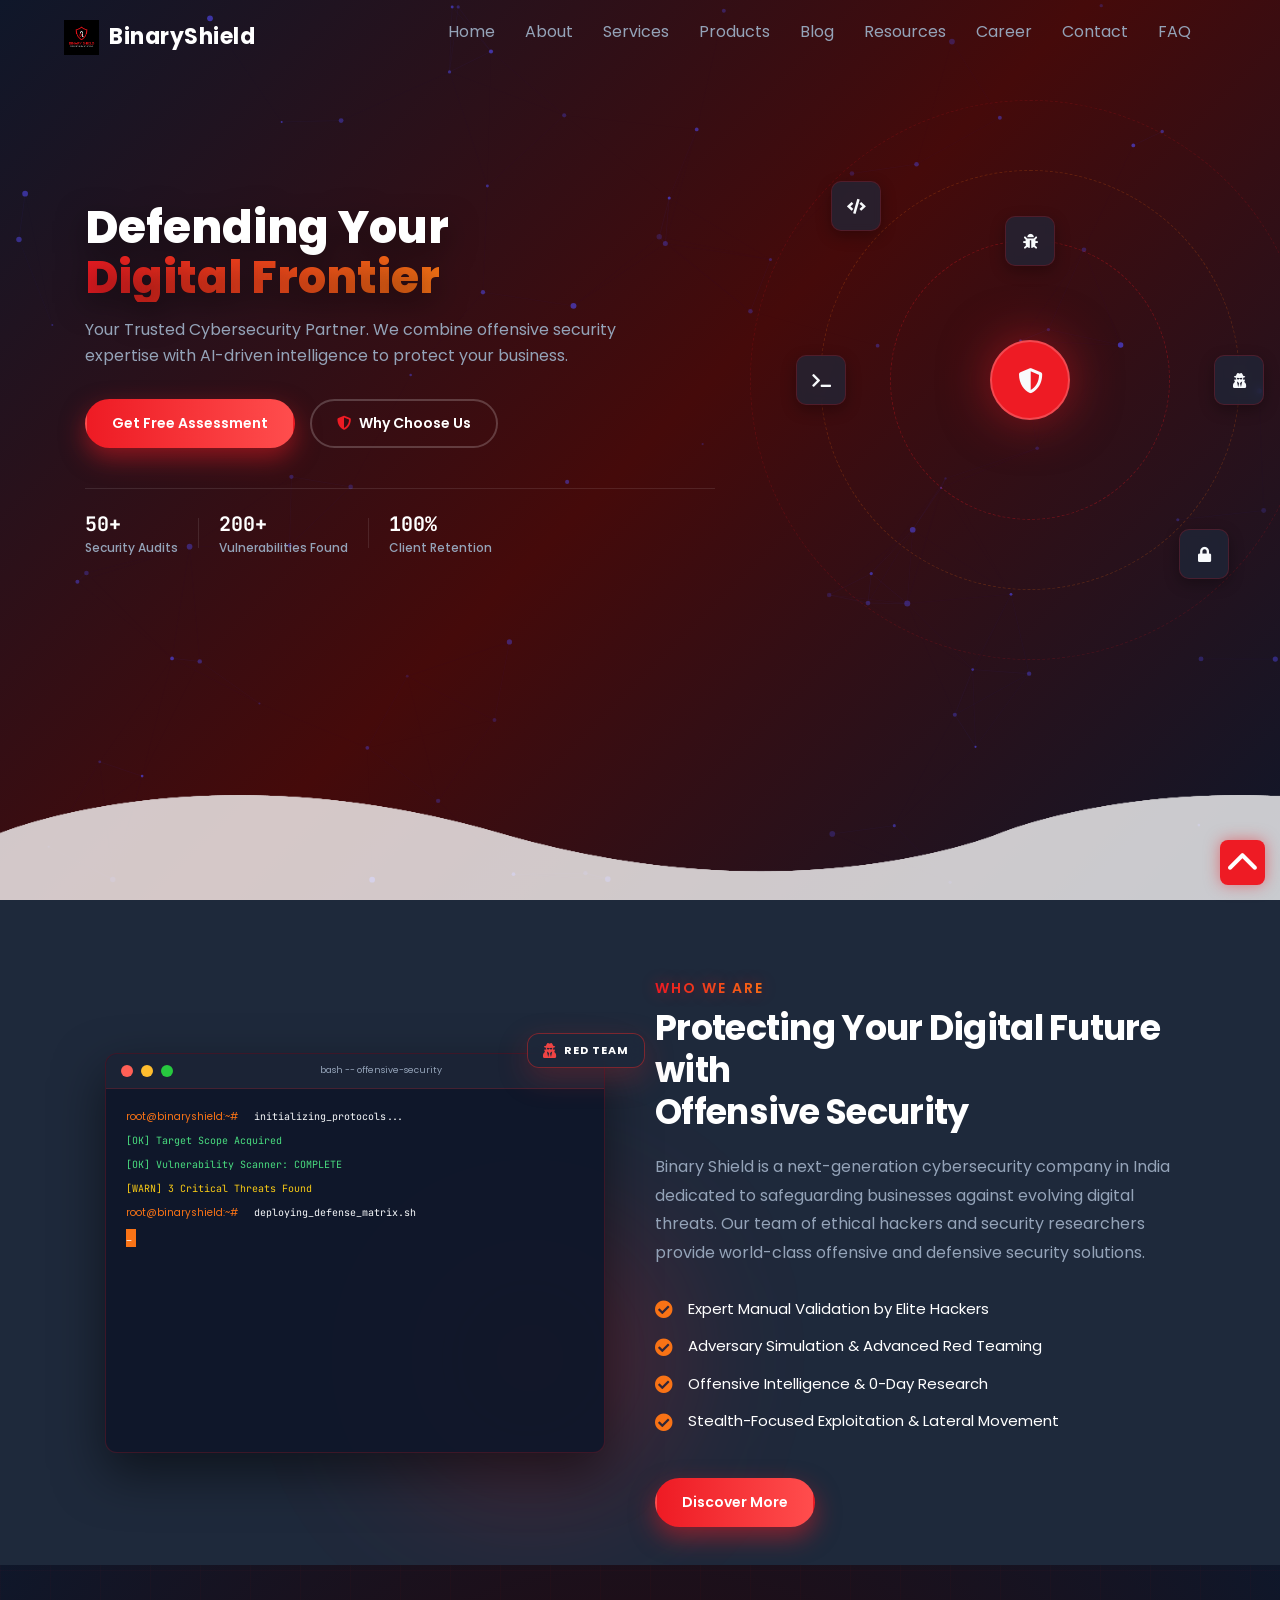
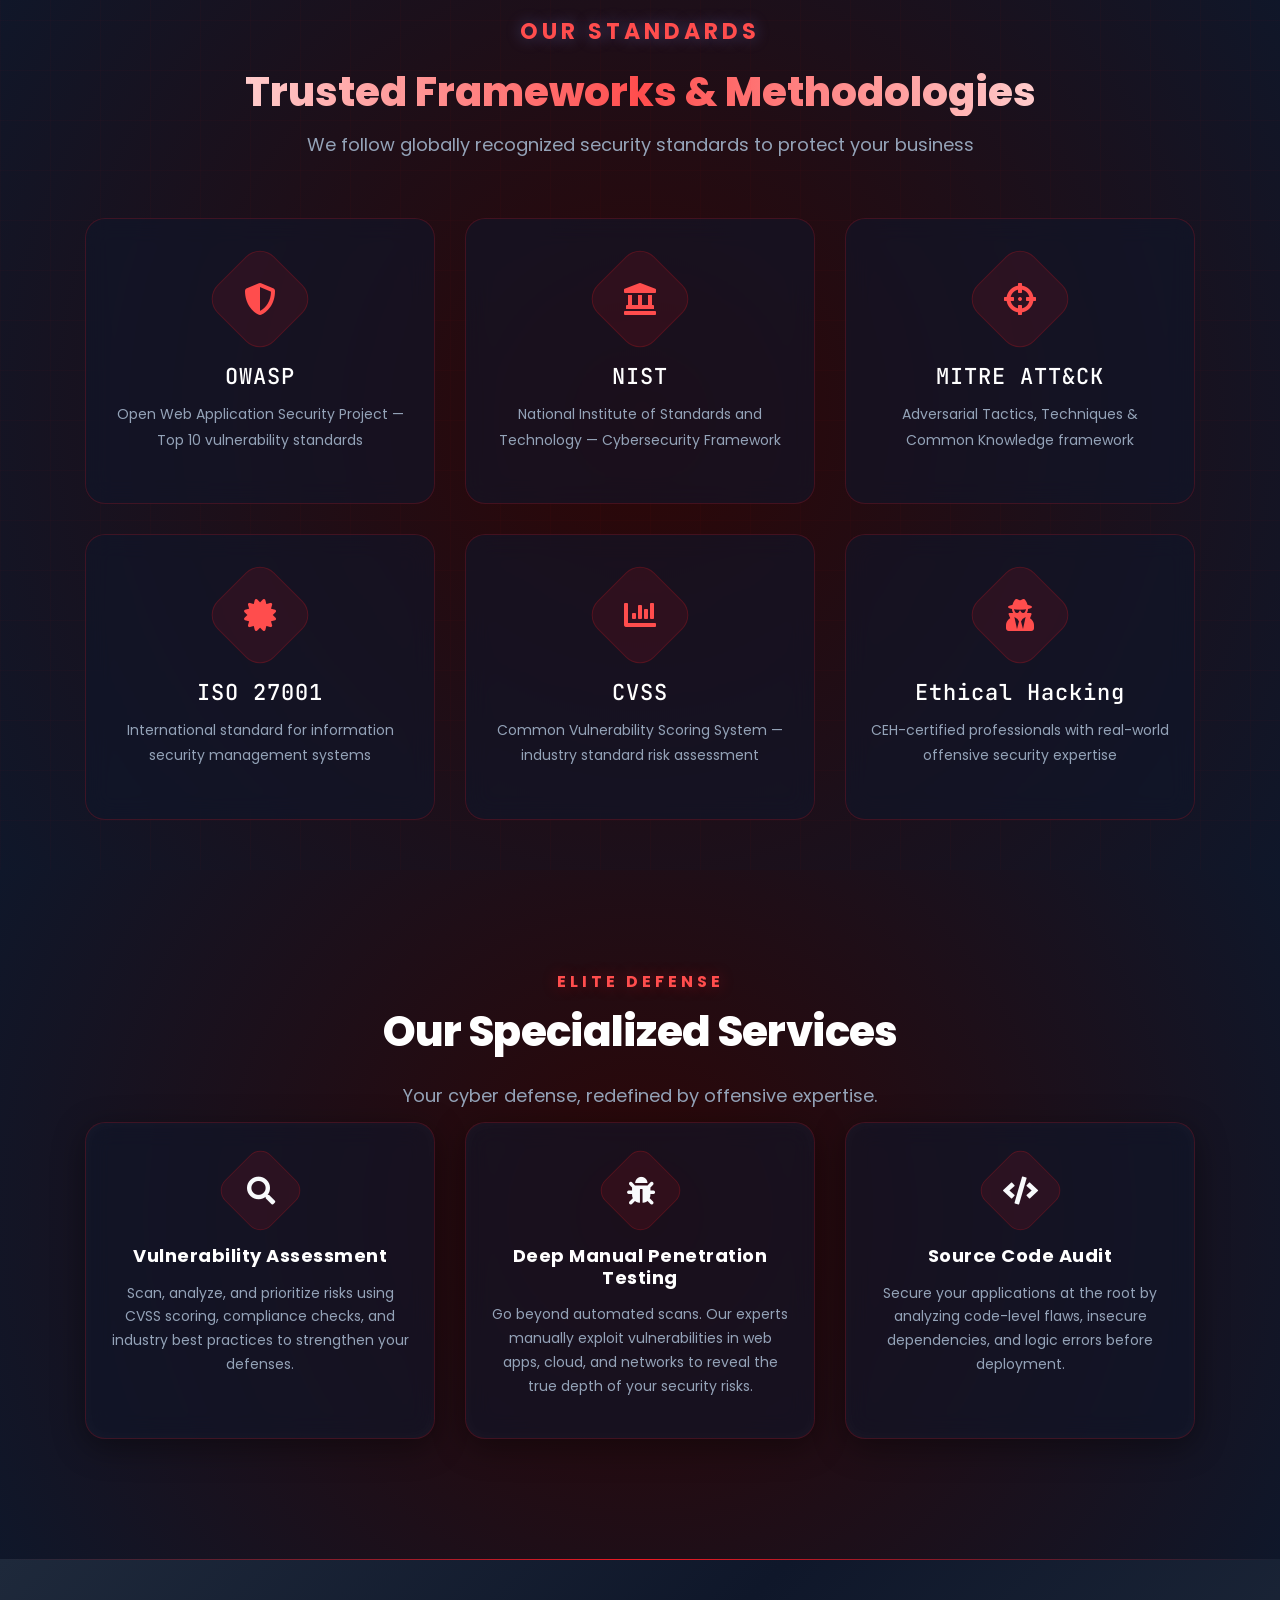
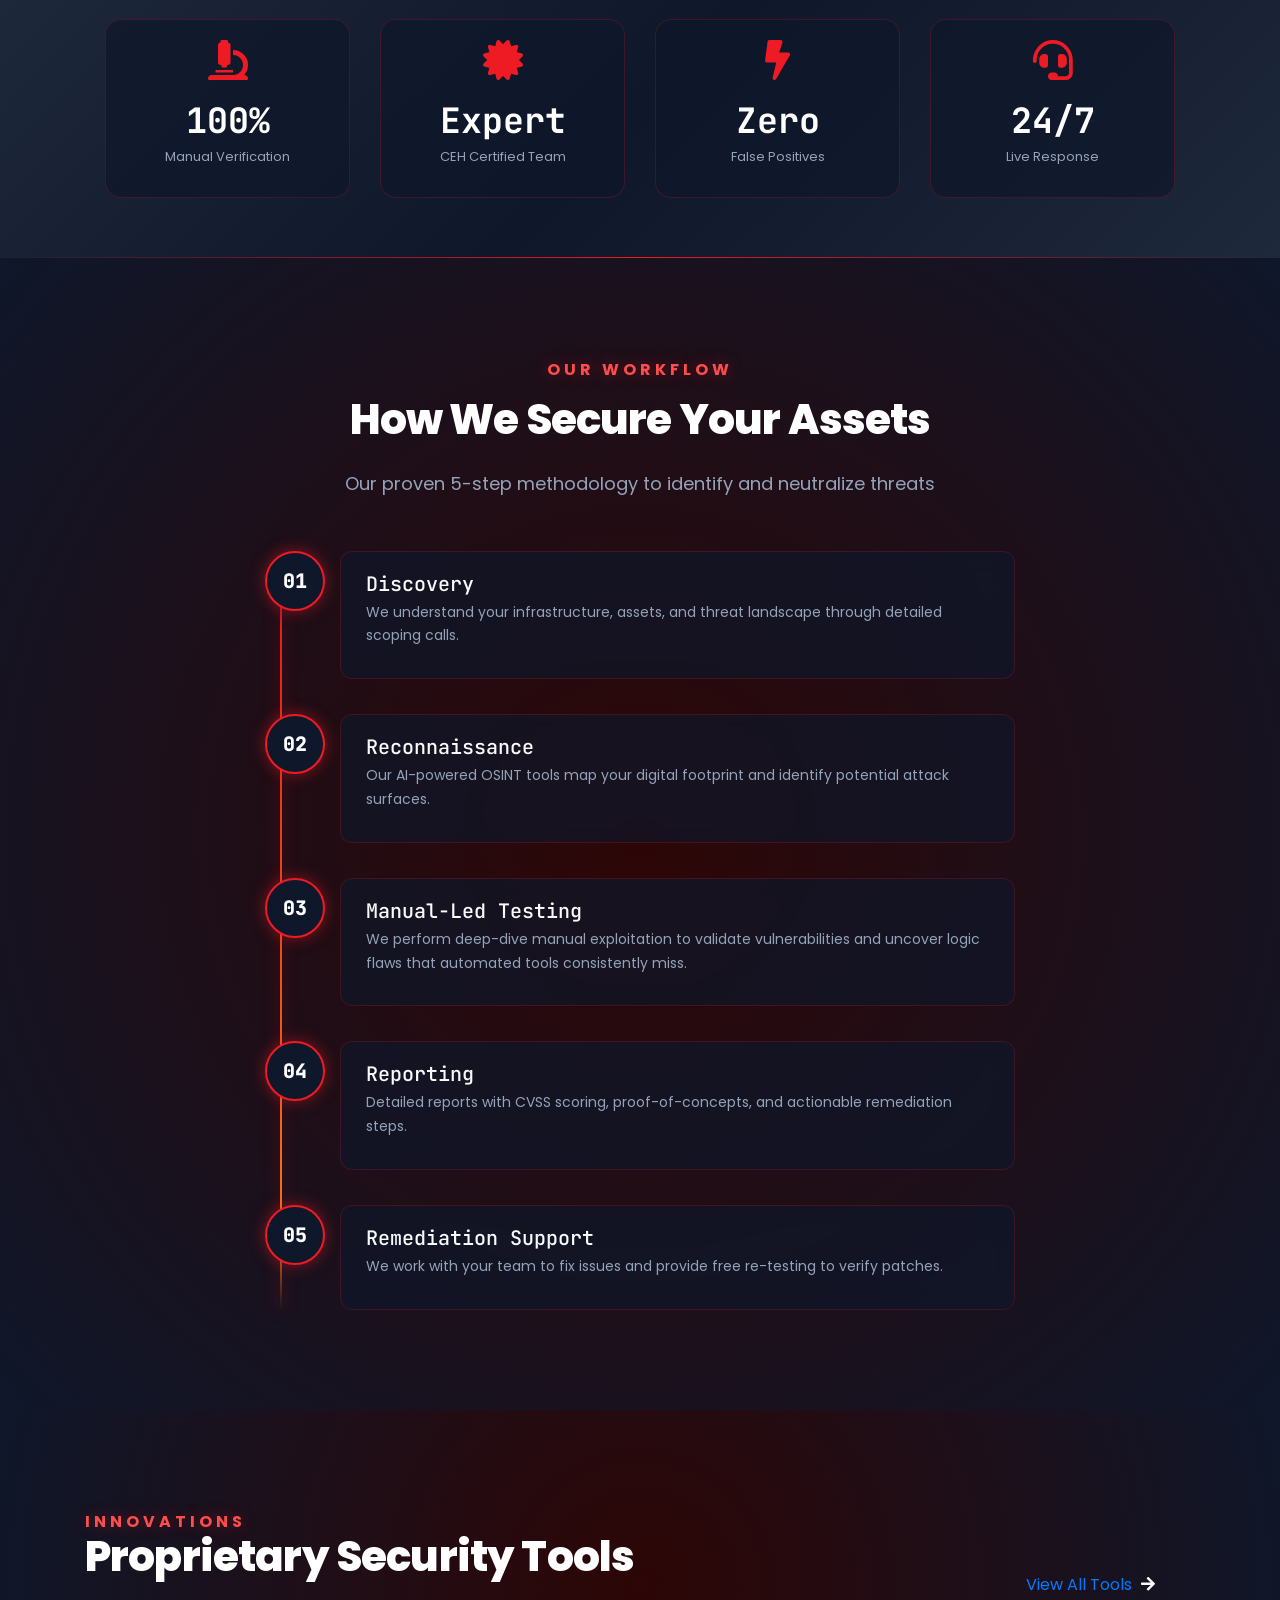
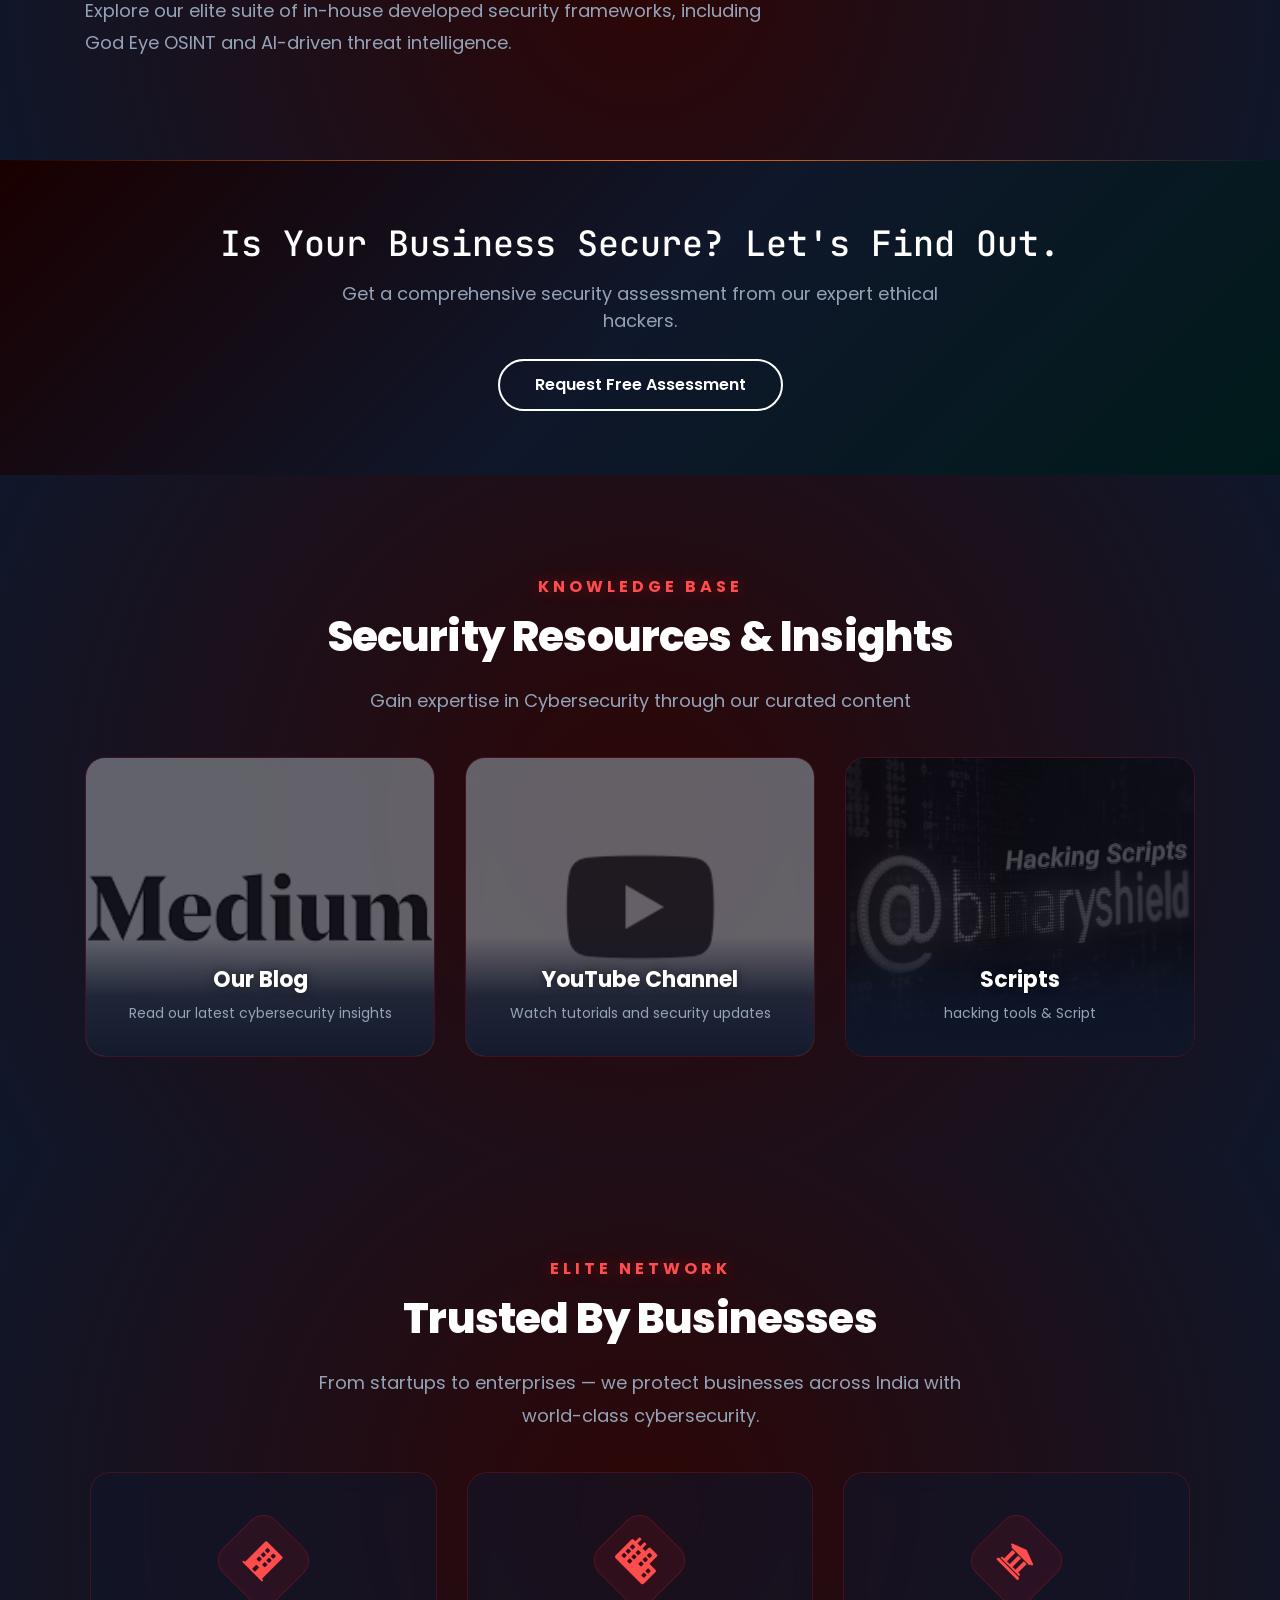
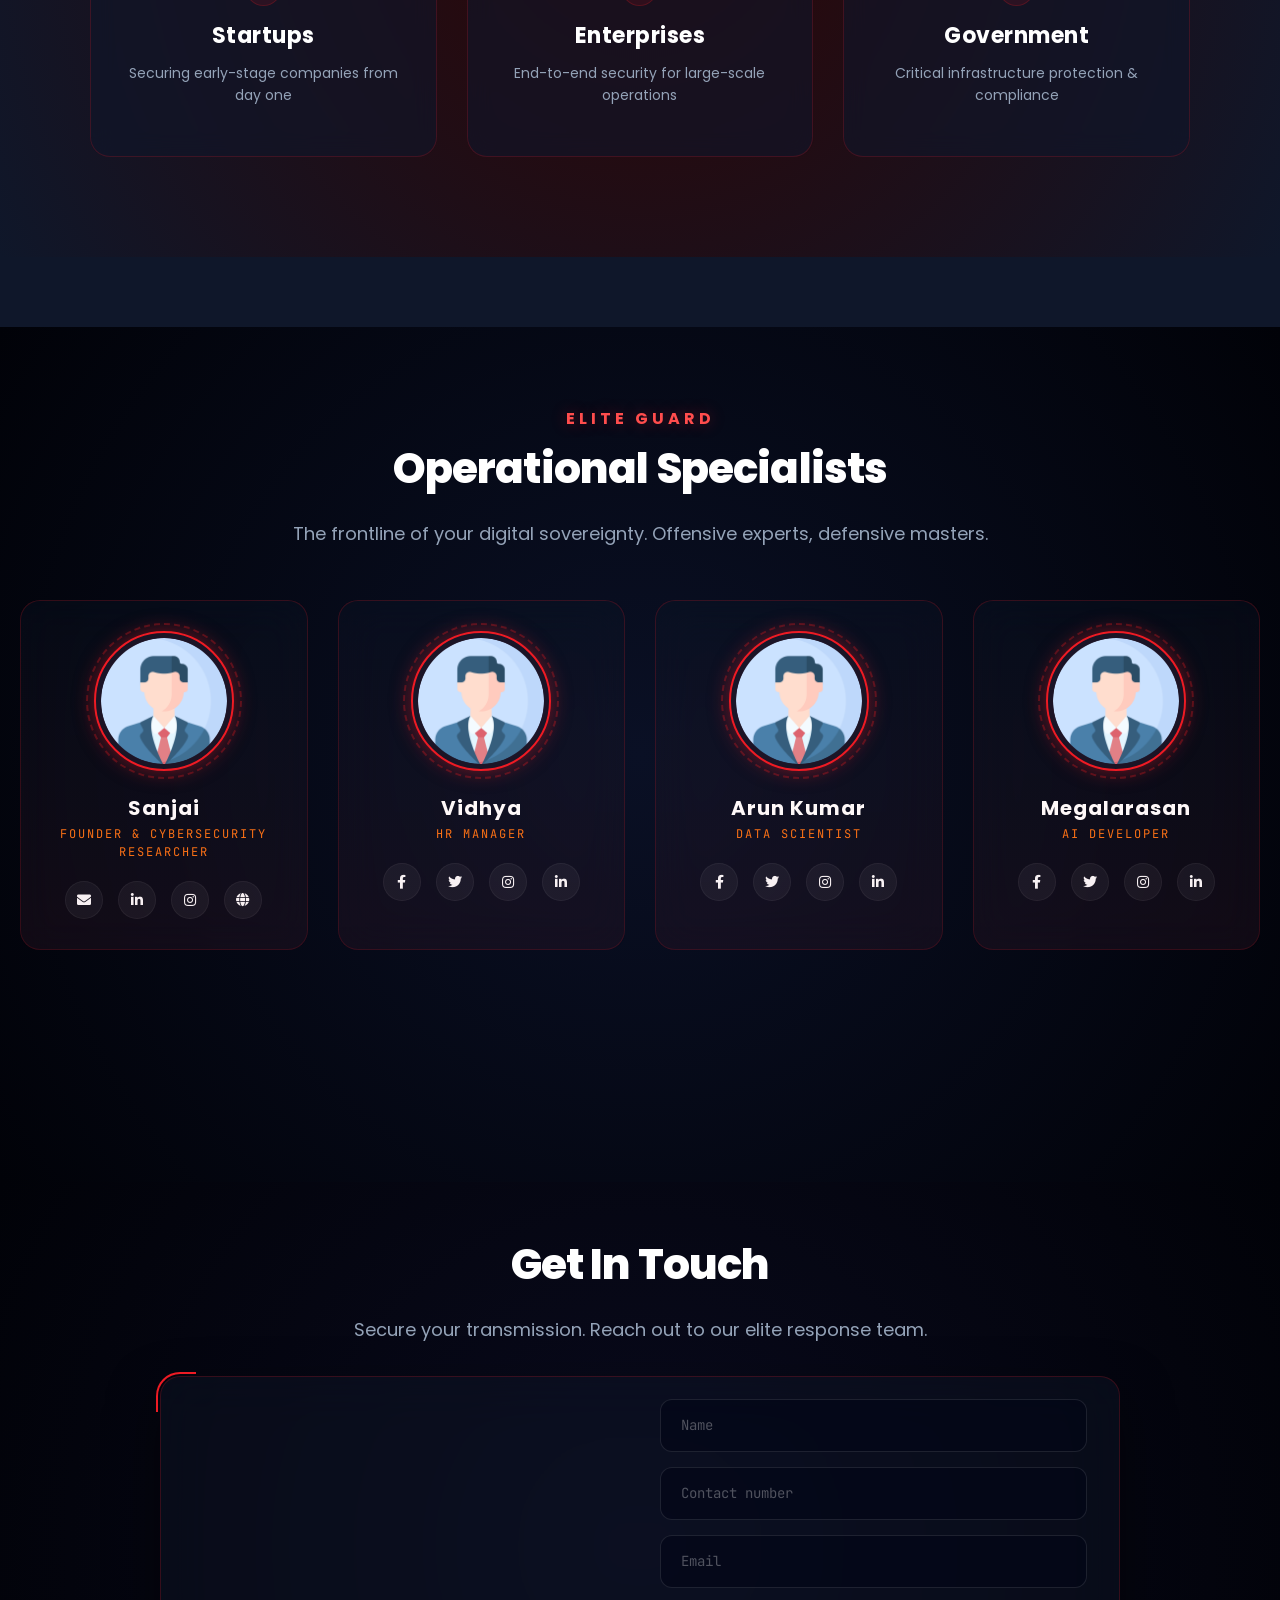
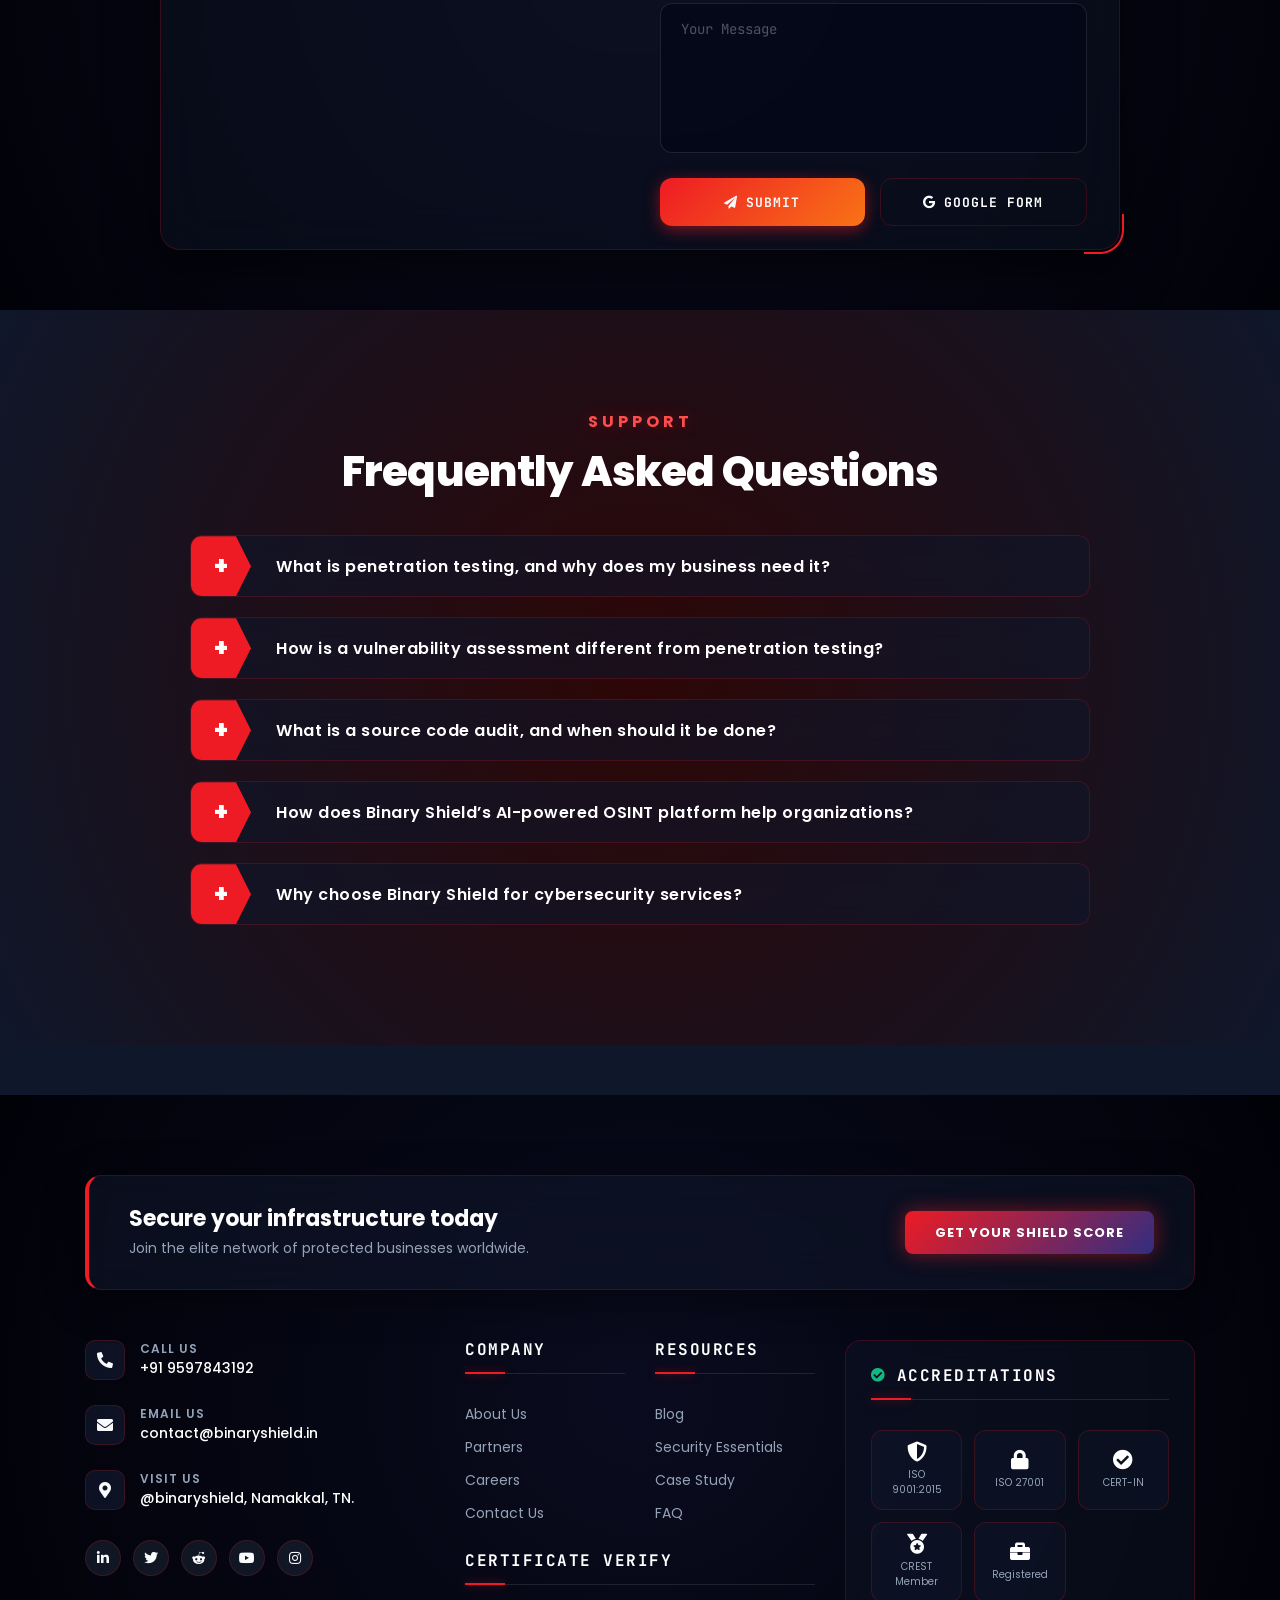
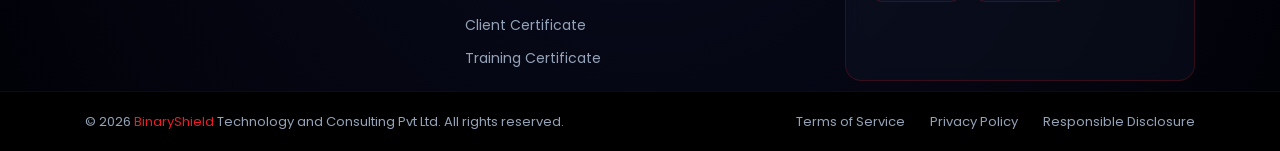
==== index.html @ dfaad402 "chore: initial stable release" ====
<!DOCTYPE html>
<html lang="en">

<head>
    <meta charset="UTF-8">
    <meta http-equiv="X-UA-Compatible" content="IE=edge">
    <meta name="viewport" content="width=device-width, initial-scale=1.0">
    <meta name="description"
        content="BinaryShield — India's leading Cybersecurity company specializing in VAPT Services, Penetration Testing, Vulnerability Assessment, and AI-powered OSINT solutions. Defend your digital frontier with elite security audits.">
    <meta name="keywords"
        content="VAPT services India, penetration testing company, cybersecurity audit, vulnerability assessment, OSINT framework, ethical hacking services, source code audit, network security, BinaryShield, best cybersecurity company India">

    <!-- Open Graph / Facebook -->
    <meta property="og:type" content="website">
    <meta property="og:url" content="https://binaryshield.in/">
    <meta property="og:title" content="VAPT Services & Penetration Testing | BinaryShield Cybersecurity">
    <meta property="og:description"
        content="Elite cybersecurity services including VAPT, Pentesting, and AI-driven threat intelligence. Secure your infrastructure with BinaryShield.">
    <meta property="og:image" content="https://binaryshield.in/images/logo.png">

    <!-- Twitter -->
    <meta property="twitter:card" content="summary_large_image">
    <meta property="twitter:url" content="https://binaryshield.in/">
    <meta property="twitter:title" content="BinaryShield | VAPT & Penetration Testing Experts">
    <meta property="twitter:description"
        content="India's next-gen cybersecurity firm for elite VAPT audits and proprietary security tools.">
    <meta property="twitter:image" content="https://binaryshield.in/images/logo.png">

    <title>VAPT Services & Penetration Testing | BinaryShield Cybersecurity</title>

    <!-- JSON-LD Structured Data -->
    <script type="application/ld+json">
    {
      "@context": "https://schema.org",
      "@type": "Organization",
      "name": "BinaryShield",
      "url": "https://binaryshield.in",
      "logo": "https://binaryshield.in/images/logo.png",
      "contactPoint": {
        "@type": "ContactPoint",
        "telephone": "+91-9597843192",
        "contactType": "customer service",
        "areaServed": "IN",
        "availableLanguage": "en"
      },
      "sameAs": [
        "https://www.youtube.com/@BinaryShield_in",
        "https://www.linkedin.com/company/binaryshield"
      ]
    }
    </script>
    <script type="application/ld+json">
    {
      "@context": "https://schema.org",
      "@type": "Service",
      "serviceType": "VAPT & Penetration Testing",
      "provider": {
        "@type": "Organization",
        "name": "BinaryShield"
      },
      "areaServed": "Global",
      "hasOfferCatalog": {
        "@type": "OfferCatalog",
        "name": "Cybersecurity Services",
        "itemListElement": [
          {
            "@type": "Offer",
            "itemOffered": {
              "@type": "Service",
              "name": "Vulnerability Assessment"
            }
          },
          {
            "@type": "Offer",
            "itemOffered": {
              "@type": "Service",
              "name": "Penetration Testing (Pentest)"
            }
          },
          {
            "@type": "Offer",
            "itemOffered": {
              "@type": "Service",
              "name": "Source Code Audit"
            }
          }
        ]
      }
    }
    </script>
    <!-- Google Fonts -->
    <link rel="preconnect" href="https://fonts.googleapis.com">
    <link rel="preconnect" href="https://fonts.gstatic.com" crossorigin>
    <link rel="dns-prefetch" href="https://cdnjs.cloudflare.com">

    <link
        href="https://fonts.googleapis.com/css2?family=JetBrains+Mono:wght@400;500;700&family=Poppins:wght@300;400;500;600;700;800&display=swap"
        rel="stylesheet">

    <link rel="stylesheet" href="https://cdnjs.cloudflare.com/ajax/libs/font-awesome/5.15.3/css/all.min.css">
    <link rel="icon" href="./images/logo.png">

    <link href="lib/bootstrap/css/bootstrap.min.css" rel="stylesheet">
    <link href="lib/ionicons/css/ionicons.min.css" rel="stylesheet">
    <link href="lib/owlcarousel/assets/owl.carousel.min.css" rel="stylesheet">
    <link href="lib/lightbox/css/lightbox.min.css" rel="stylesheet">
    <!-- Custom CSS loaded LAST to override Bootstrap defaults -->
    <link rel="stylesheet" href="./css/style.css">
</head>

<body>
    <!-- Preloader -->
    <div id="preloader">
        <div class="preloader-inner">
            <img src="./images/logo.png" alt="BinaryShield" class="preloader-logo">
            <div class="preloader-bar">
                <div class="preloader-fill"></div>
            </div>
            <p>Initializing Shield...</p>
        </div>
    </div>

    <header class="header">
        <div class="brand-container">
            <a href="#" class="logo"><img src="./images/logo.png" alt="BinaryShield Logo"></a>
            <h1 class="company-name">BinaryShield</h1>
        </div>
        <div id="menu-btn" class="fas fa-bars"></div>
        <nav id="nav-menu" class="navbar">
            <div id="nav-close" class="nav-close-btn">&times;</div>
            <ul>
                <li><a href="#home">home</a></li>
                <li><a href="#about">about</a></li>
                <li><a href="#service">services</a></li>
                <li><a href="products.html">products</a></li>
                <li><a href="blog.html">blog</a></li>
                <li><a href="#resources">resources</a></li>
                <li><a href="./careers.html">career</a></li>
                <li><a href="#contact">contact</a></li>
                <li><a href="#faq">FAQ</a></li>
            </ul>
        </nav>
    </header>

    <section id="home" class="home">
        <canvas id="cyber-canvas"></canvas>
        <div class="container hero-container">
            <div class="row align-items-center">
                <!-- Left Content -->
                <div class="col-lg-7 hero-text-col">
                    <h1>Defending Your <br><span class="text-gradient">Digital Frontier</span></h1>
                    <p class="hero-sub">Your Trusted Cybersecurity Partner. We combine offensive security expertise with
                        AI-driven intelligence to protect your business.</p>

                    <div class="hero-btns">
                        <a href="#contact" class="hero-cta-btn primary-btn">Get Free Assessment</a>
                        <a href="#about" class="hero-cta-btn secondary-btn"><i class="fas fa-shield-alt"></i> Why Choose
                            Us</a>
                    </div>

                    <div class="hero-trust-row">
                        <div class="trust-item">
                            <span class="trust-number">50+</span>
                            <span class="trust-label">Security Audits</span>
                        </div>
                        <div class="trust-divider"></div>
                        <div class="trust-item">
                            <span class="trust-number">200+</span>
                            <span class="trust-label">Vulnerabilities Found</span>
                        </div>
                        <div class="trust-divider"></div>
                        <div class="trust-item">
                            <span class="trust-number">100%</span>
                            <span class="trust-label">Client Retention</span>
                        </div>
                    </div>
                </div>

                <!-- Right Visual -->
                <div class="col-lg-5 hero-visual-col">
                    <div class="hero-visual-wrapper">
                        <!-- Center Fixed Icon -->
                        <div class="center-icon"><i class="fas fa-shield-alt"></i></div>

                        <!-- Orbit Tracks -->
                        <div class="orbit-track track-1">
                            <div class="orbit-icon icon-bug"><i class="fas fa-bug"></i></div>
                        </div>

                        <div class="orbit-track track-2">
                            <div class="orbit-icon icon-terminal"><i class="fas fa-terminal"></i></div>
                            <div class="orbit-icon icon-spy"><i class="fas fa-user-secret"></i></div>
                        </div>

                        <div class="orbit-track track-3">
                            <div class="orbit-icon icon-lock"><i class="fas fa-lock"></i></div>
                            <div class="orbit-icon icon-code"><i class="fas fa-code"></i></div>
                        </div>
                    </div>
                </div>
            </div>
        </div>
        <div class="wave wave1"></div>
        <div class="wave wave2"></div>
        <div class="wave wave3"></div>
    </section>

    <section id="about" class="about premium-reveal">
        <div class="container">
            <div class="row align-items-center">
                <!-- Left Visual -->
                <div class="col-lg-6 mb-5 mb-lg-0">
                    <div class="about-visual">
                        <div class="visual-card red-team-badge">
                            <i class="fas fa-user-secret"></i>
                            <span>Red Team</span>
                        </div>
                        <div class="visual-card-bg"></div>
                        <!-- Cyber Terminal Graphic -->
                        <div class="cyber-terminal">
                            <div class="terminal-header">
                                <div class="terminal-dots">
                                    <span class="dot red"></span>
                                    <span class="dot yellow"></span>
                                    <span class="dot green"></span>
                                </div>
                                <div class="terminal-title">bash -- offensive-security</div>
                            </div>
                            <div class="terminal-body">
                                <p><span class="prompt">root@binaryshield:~#</span> initializing_protocols...</p>
                                <p class="success">[OK] Target Scope Acquired</p>
                                <p class="success">[OK] Vulnerability Scanner: COMPLETE</p>
                                <p class="warning">[WARN] 3 Critical Threats Found</p>
                                <p><span class="prompt">root@binaryshield:~#</span> deploying_defense_matrix.sh</p>
                                <p class="typing">_</p>
                            </div>
                        </div>
                    </div>
                </div>

                <!-- Right Content -->
                <div class="col-lg-6">
                    <h5 class="section-sub-heading text-gradient">Who We Are</h5>
                    <h2 class="section-heading">Protecting Your Digital Future with <br> Offensive Security</h2>
                    <p class="about-text">
                        Binary Shield is a next-generation cybersecurity company in India dedicated to safeguarding
                        businesses against evolving digital threats. Our team of ethical hackers and security
                        researchers
                        provide world-class offensive and defensive security solutions.
                    </p>

                    <ul class="about-list">
                        <li><i class="fas fa-check-circle"></i> Expert Manual Validation by Elite Hackers</li>
                        <li><i class="fas fa-check-circle"></i> Adversary Simulation & Advanced Red Teaming</li>
                        <li><i class="fas fa-check-circle"></i> Offensive Intelligence & 0-Day Research</li>
                        <li><i class="fas fa-check-circle"></i> Stealth-Focused Exploitation & Lateral Movement</li>
                    </ul>

                    <a href="./html_page/about_readmore.html" class="hero-cta-btn primary-btn mt-4">Discover More</a>
                </div>
            </div>
        </div>
    </section>

    <!-- TRUST INDICATORS -->
    <section class="trust-section">
        <div class="tech-bg"></div>
        <div class="container">
            <span class="section-sub-heading text-center d-block">Our Standards</span>
            <h2 class="trust-title">Trusted Frameworks & Methodologies</h2>
            <p class="trust-subtitle">We follow globally recognized security standards to protect your business</p>
            <div class="trust-grid">
                <div class="trust-card">
                    <div class="trust-icon">
                        <i class="fas fa-shield-alt"></i>
                    </div>
                    <h4>OWASP</h4>
                    <p>Open Web Application Security Project — Top 10 vulnerability standards</p>
                </div>
                <div class="trust-card">
                    <div class="trust-icon">
                        <i class="fas fa-landmark"></i>
                    </div>
                    <h4>NIST</h4>
                    <p>National Institute of Standards and Technology — Cybersecurity Framework</p>
                </div>
                <div class="trust-card">
                    <div class="trust-icon">
                        <i class="fas fa-crosshairs"></i>
                    </div>
                    <h4>MITRE ATT&CK</h4>
                    <p>Adversarial Tactics, Techniques & Common Knowledge framework</p>
                </div>
                <div class="trust-card">
                    <div class="trust-icon">
                        <i class="fas fa-certificate"></i>
                    </div>
                    <h4>ISO 27001</h4>
                    <p>International standard for information security management systems</p>
                </div>
                <div class="trust-card">
                    <div class="trust-icon">
                        <i class="fas fa-chart-bar"></i>
                    </div>
                    <h4>CVSS</h4>
                    <p>Common Vulnerability Scoring System — industry standard risk assessment</p>
                </div>
                <div class="trust-card">
                    <div class="trust-icon">
                        <i class="fas fa-user-secret"></i>
                    </div>
                    <h4>Ethical Hacking</h4>
                    <p>CEH-certified professionals with real-world offensive security expertise</p>
                </div>
            </div>
        </div>
    </section>


    <section class="services-section premium-reveal" id="service">
        <div class="tech-bg"></div>
        <div class="container">
            <div class="row">
                <div class="col-12 text-center mb-5">
                    <span class="section-sub-heading d-block">Elite Defense</span>
                    <h2 class="section-heading">Our Specialized Services</h2>
                    <p class="section-desc">Your cyber defense, redefined by offensive expertise.</p>
                </div>
                <div class="col-lg-4 col-sm-6">
                    <div class="item"> <span class="icon feature_box_col_one"><i class="fa fa-search"></i></span>
                        <h6>Vulnerability Assessment </h6>
                        <p>Scan, analyze, and prioritize risks using CVSS scoring,
                            compliance checks, and industry best practices to strengthen your defenses.</p>
                    </div>
                </div>
                <div class="col-lg-4 col-sm-6">
                    <div class="item"> <span class="icon feature_box_col_two"><i class="fa fa-bug"></i></span>
                        <h6>Deep Manual Penetration Testing</h6>
                        <p>Go beyond automated scans. Our experts manually exploit vulnerabilities in web apps, cloud,
                            and networks to reveal the true depth of your security risks.</p>
                    </div>
                </div>
                <div class="col-lg-4 col-sm-6">
                    <div class="item"> <span class="icon feature_box_col_three"><i class="fa fa-code"></i></span>
                        <h6>Source Code Audit</h6>
                        <p>Secure your applications at the root by analyzing code-level flaws,
                            insecure dependencies, and logic errors before deployment.</p>
                    </div>
                </div>
            </div>
        </div>
    </section>



    <section class="counters">
        <div class="container">
            <div>
                <i class="fas fa-microscope fa-4x"></i>
                <h2>100%</h2>
                <p>Manual Verification</p>
            </div>
            <div>
                <i class="fas fa-certificate fa-4x"></i>
                <h2>Expert</h2>
                <p>CEH Certified Team</p>
            </div>
            <div>
                <i class="fas fa-bolt fa-4x"></i>
                <h2>Zero</h2>
                <p>False Positives</p>
            </div>
            <div>
                <i class="fas fa-headset fa-4x"></i>
                <h2>24/7</h2>
                <p>Live Response</p>
            </div>
        </div>
    </section>

    <!-- HOW WE WORK -->
    <section class="process-section premium-reveal">
        <div class="tech-bg"></div>
        <div class="container">
            <div class="text-center mb-5">
                <span class="section-sub-heading d-block">Our Workflow</span>
                <h2 class="section-heading">How We Secure Your Assets</h2>
                <p class="section-desc">Our proven 5-step methodology to identify and neutralize threats</p>
            </div>
            <div class="process-timeline">
                <div class="process-step">
                    <div class="step-number">01</div>
                    <div class="step-content">
                        <h4>Discovery</h4>
                        <p>We understand your infrastructure, assets, and threat landscape through detailed scoping
                            calls.</p>
                    </div>
                </div>
                <div class="process-step">
                    <div class="step-number">02</div>
                    <div class="step-content">
                        <h4>Reconnaissance</h4>
                        <p>Our AI-powered OSINT tools map your digital footprint and identify potential attack
                            surfaces.
                        </p>
                    </div>
                </div>
                <div class="process-step">
                    <div class="step-number">03</div>
                    <div class="step-content">
                        <h4>Manual-Led Testing</h4>
                        <p>We perform deep-dive manual exploitation to validate vulnerabilities and uncover logic flaws
                            that automated tools consistently miss.</p>
                    </div>
                </div>
                <div class="process-step">
                    <div class="step-number">04</div>
                    <div class="step-content">
                        <h4>Reporting</h4>
                        <p>Detailed reports with CVSS scoring, proof-of-concepts, and actionable remediation steps.
                        </p>
                    </div>
                </div>
                <div class="process-step">
                    <div class="step-number">05</div>
                    <div class="step-content">
                        <h4>Remediation Support</h4>
                        <p>We work with your team to fix issues and provide free re-testing to verify patches.</p>
                    </div>
                </div>
            </div>
        </div>
    </section>


    <section class="products-preview" id="products">
        <div class="tech-bg"></div>
        <div class="container">
            <div class="row align-items-center">
                <div class="col-lg-8">
                    <span class="section-sub-heading">Innovations</span>
                    <h2 class="section-heading">Proprietary Security Tools</h2>
                    <p class="section-desc">Explore our elite suite of in-house developed security frameworks, including
                        God Eye OSINT and AI-driven threat intelligence.</p>
                </div>
                <div class="col-lg-4 text-center text-lg-right mt-4 mt-lg-0">
                    <a href="products.html" class="btn-cta"
                        style="padding: 1.5rem 4rem; font-size: 1.6rem; border-radius: 5rem;">View All Tools <i
                            class="fas fa-arrow-right ml-2"></i></a>
                </div>
            </div>
        </div>
    </section>




    <div class="communicate">
        <h3>Is Your Business Secure? Let's Find Out.</h3>
        <p>Get a comprehensive security assessment from our expert ethical hackers.</p>
        <a href="#contact" class="btn communicate-btn">Request Free Assessment</a>
    </div>



    <!-- RESOURCES SECTION -->

    <section class="resources-section mt-100" id="resources">
        <div class="tech-bg"></div>
        <div class="container">
            <div class="text-center mb-5">
                <span class="section-sub-heading d-block">Knowledge Base</span>
                <h2 class="section-heading">Security Resources & Insights</h2>
                <p class="section-desc">Gain expertise in Cybersecurity through our curated content</p>
            </div>

            <section id="#" class="content-section">

                <div class="resources-grid">
                    <!-- Blog Content Box -->
                    <a href="blog.html" class="resource-card">
                        <img src="images/medium.png" alt="Company Blog">
                        <div class="resource-overlay">
                            <h3>Our Blog</h3>
                            <p>Read our latest cybersecurity insights</p>
                        </div>
                    </a>

                    <!-- YouTube Box -->
                    <a href="https://www.youtube.com/@BinaryShield_in" target="_blank" class="resource-card">
                        <img src="images/youtube.png" alt="YouTube Channel">
                        <div class="resource-overlay">
                            <h3>YouTube Channel</h3>
                            <p>Watch tutorials and security updates</p>
                        </div>
                    </a>

                    <!-- script Content Box -->
                    <a href="./tools_page/tools.html" class="resource-card">
                        <img src="images/Scripts.png" alt="hacking Scripts">
                        <div class="resource-overlay">
                            <h3>Scripts</h3>
                            <p>hacking tools & Script</p>
                        </div>
                    </a>
                </div>
            </section>

        </div>
    </section>




    <section class="clients-section mt-100" id="trust-businesses">
        <div class="tech-bg"></div>
        <div class="container">
            <div class="text-center mb-5">
                <span class="section-sub-heading d-block">Elite Network</span>
                <h2 class="section-heading">Trusted By Businesses</h2>
                <p class="section-desc">
                    From startups to enterprises — we protect businesses across India with world-class
                    cybersecurity.
                </p>
            </div>
            <div class="client-stats">
                <div class="client-stat">
                    <i class="fas fa-building"></i>
                    <h3>Startups</h3>
                    <p>Securing early-stage companies from day one</p>
                </div>
                <div class="client-stat">
                    <i class="fas fa-city"></i>
                    <h3>Enterprises</h3>
                    <p>End-to-end security for large-scale operations</p>
                </div>
                <div class="client-stat">
                    <i class="fas fa-university"></i>
                    <h3>Government</h3>
                    <p>Critical infrastructure protection & compliance</p>
                </div>
            </div>
        </div>
    </section>




    <section class="team" id="team">
        <div class="tech-bg"></div>
        <div class="container text-center mb-5">
            <span class="section-sub-heading d-block">Elite Guard</span>
            <h2 class="section-heading">Operational Specialists</h2>
            <p class="section-desc">The frontline of your digital sovereignty. Offensive experts, defensive masters.</p>
        </div>

        <div class="team-grid">
            <!-- Member 1: Sanjai -->
            <div class="team-card">
                <div class="image-wrapper">
                    <img src="./images/profiles.png" alt="Sanjai - Founder & Cybersecurity Researcher" loading="lazy">
                </div>
                <div class="info">
                    <h3>Sanjai</h3>
                    <span>Founder & Cybersecurity Researcher</span>
                    <div class="icons">
                        <a href="mailto:sanjai0070@gmail.com" title="Email"><i class="fas fa-envelope"></i></a>
                        <a href="https://www.linkedin.com/in/sanjaimahalingam/" target="_blank"><i
                                class="fab fa-linkedin-in"></i></a>
                        <a href="https://www.instagram.com/sanjai_oo7/" target="_blank"><i
                                class="fab fa-instagram"></i></a>
                        <a href="https://binaryshield.in" target="_blank"><i class="fas fa-globe"></i></a>
                    </div>
                </div>
            </div>

            <!-- Member 2: Vidhya -->
            <div class="team-card">
                <div class="image-wrapper">
                    <img src="./images/profiles.png" alt="Vidhya - HR" loading="lazy">
                </div>
                <div class="info">
                    <h3>Vidhya</h3>
                    <span>HR Manager</span>
                    <div class="icons">
                        <a href="#"><i class="fab fa-facebook-f"></i></a>
                        <a href="#"><i class="fab fa-twitter"></i></a>
                        <a href="#"><i class="fab fa-instagram"></i></a>
                        <a href="#"><i class="fab fa-linkedin-in"></i></a>
                    </div>
                </div>
            </div>

            <!-- Member 3: Arun Kumar -->
            <div class="team-card">
                <div class="image-wrapper">
                    <img src="./images/profiles.png" alt="Arun Kumar - Data Scientist" loading="lazy">
                </div>
                <div class="info">
                    <h3>Arun Kumar</h3>
                    <span>Data Scientist</span>
                    <div class="icons">
                        <a href="#"><i class="fab fa-facebook-f"></i></a>
                        <a href="#"><i class="fab fa-twitter"></i></a>
                        <a href="#"><i class="fab fa-instagram"></i></a>
                        <a href="#"><i class="fab fa-linkedin-in"></i></a>
                    </div>
                </div>
            </div>

            <!-- Member 4: Megalarasan -->
            <div class="team-card">
                <div class="image-wrapper">
                    <img src="./images/profiles.png" alt="Megalarasan - AI Developer" loading="lazy">
                </div>
                <div class="info">
                    <h3>Megalarasan</h3>
                    <span>AI Developer</span>
                    <div class="icons">
                        <a href="#"><i class="fab fa-facebook-f"></i></a>
                        <a href="#"><i class="fab fa-twitter"></i></a>
                        <a href="#"><i class="fab fa-instagram"></i></a>
                        <a href="#"><i class="fab fa-linkedin-in"></i></a>
                    </div>
                </div>
            </div>
        </div>
    </section>




    <section id="contact" class="contact">
        <div class="tech-bg"></div>
        <div class="container text-center mb-5">
            <h2 class="section-heading">Get In Touch</h2>
            <p class="section-desc">Secure your transmission. Reach out to our elite response team.</p>
        </div>
        <div class="contact-in">
            <div class="contact-map">
                <iframe
                    src="https://www.google.com/maps/embed?pb=!1m18!1m12!1m3!1d3915.389141916122!2d78.10582864226387!3d11.084347753920792!2m3!1f0!2f0!3f0!3m2!1i1024!2i768!4f13.1!3m3!1m2!1s0x3baa2d8dc124332f%3A0xba57b3cd62ef780c!2sBinaryShield!5e0!3m2!1sen!2sin!4v1757335629243!5m2!1sen!2sin"
                    width="100%" height="auto" style="border:0;" allowfullscreen="" loading="lazy"></iframe>
            </div>
            <div class="contact-form">
                <form action="./contactme.php" method="POST">
                    <input type="text" name="name" placeholder="Name" class="contact-form-txt" required>
                    <input type="tel" id="phone" name="phone" pattern="[0-9]{10}" required placeholder="Contact number"
                        maxlength="10" class="contact-form-phone">
                    <input type="email" name="email" placeholder="Email" class="contact-form-email" required>
                    <textarea placeholder="Your Message" name="message" class="contact-form-txtarea"
                        required></textarea>
                    <div class="contact-form-btn-wrapper">
                        <button type="submit" name="submit" class="contact-form-btn">
                            <i class="fas fa-paper-plane"></i> Submit
                        </button>
                        <a href="https://docs.google.com/forms/d/e/1FAIpQLSeNJKC19E_jUp0M3wXMK9U_OiMHtYENE5MHydo4s4Gqku4ogw/viewform?usp=header"
                            target="_blank" class="contact-form-btn google-form-btn">
                            <i class="fab fa-google"></i> Google Form
                        </a>
                    </div>
                </form>
            </div>
        </div>
    </section>







    <section class="faq" id="faq">
        <div class="tech-bg"></div>
        <div class="container">
            <div class="text-center mb-5">
                <span class="section-sub-heading d-block">Support</span>
                <h2 class="section-heading">Frequently Asked Questions</h2>
            </div>
            <div class="row">
                <div class="accordion-container">
                    <div class="accordion">
                        <div class="accordion-header" role="button" aria-expanded="false" tabindex="0">
                            <span>+</span>
                            <h3>What is penetration testing, and why does my business need it?</h3>
                        </div>
                        <div class="accordion-body">
                            <p>Penetration testing (pen testing) is a simulated cyberattack performed by
                                security
                                experts to
                                identify and exploit
                                vulnerabilities in your systems, applications, and networks. Businesses need it
                                to
                                uncover
                                security weaknesses before
                                attackers do, ensuring compliance, risk reduction, and better protection of
                                sensitive
                                data.
                            </p>
                        </div>
                    </div>
                    <div class="accordion">
                        <div class="accordion-header" role="button" aria-expanded="false" tabindex="0">
                            <span>+</span>
                            <h3>How is a vulnerability assessment different from penetration testing?</h3>
                        </div>
                        <div class="accordion-body">
                            <p>A vulnerability assessment focuses on scanning and identifying potential risks,
                                while
                                penetration
                                testing goes further by actively exploiting vulnerabilities to assess their
                                real-world
                                impact.
                                Both are essential for a strong cybersecurity strategy.</p>
                        </div>
                    </div>
                    <div class="accordion">
                        <div class="accordion-header" role="button" aria-expanded="false" tabindex="0">
                            <span>+</span>
                            <h3>What is a source code audit, and when should it be done?</h3>
                        </div>
                        <div class="accordion-body">
                            <p>A source code audit is a deep security review of application code to detect flaws
                                like
                                SQL
                                injection, XSS,
                                hardcoded credentials, and insecure logic. It should be done before launching
                                applications,
                                during major updates,
                                or when integrating third-party libraries.</p>
                        </div>
                    </div>
                    <div class="accordion">
                        <div class="accordion-header" role="button" aria-expanded="false" tabindex="0">
                            <span>+</span>
                            <h3>How does Binary Shield’s AI-powered OSINT platform help organizations?</h3>
                        </div>
                        <div class="accordion-body">
                            <p>Our AI-OSINT platform automates reconnaissance, threat hunting, and dark web
                                intelligence
                                gathering.
                                It helps businesses detect leaked data, malicious activity, and potential
                                threats
                                early—saving time,
                                reducing manual effort, and strengthening proactive defense.</p>
                        </div>
                    </div>
                    <div class="accordion">
                        <div class="accordion-header" role="button" aria-expanded="false" tabindex="0">
                            <span>+</span>
                            <h3>Why choose Binary Shield for cybersecurity services?</h3>
                        </div>
                        <div class="accordion-body">
                            <p>Binary Shield combines expert ethical hackers, AI-driven intelligence, and global
                                best
                                practices
                                (OWASP, NIST, MITRE ATT&CK) to deliver comprehensive cybersecurity solutions. We
                                provide
                                tailored strategies,
                                compliance-ready services, and proactive monitoring to secure businesses of all
                                sizes..
                            </p>
                        </div>
                    </div>
                </div>
            </div>
        </div>
    </section>

    <div class="footer">
        <div class="footer-top">
            <div class="container">
                <!-- Top CTA Banner -->
                <div class="footer-cta-box">
                    <div class="footer-cta-content">
                        <h3>Secure your infrastructure today</h3>
                        <p>Join the elite network of protected businesses worldwide.</p>
                    </div>
                    <a href="#contact" class="btn-cta">Get Your Shield Score</a>
                </div>

                <div class="row">
                    <!-- Column 1: Contact -->
                    <div class="col-lg-4 col-md-6">
                        <div class="footer-contact-module">
                            <div class="footer-contact-item">
                                <div class="icon-box"><i class="fas fa-phone-alt"></i></div>
                                <div class="text-box">
                                    <span>Call Us</span>
                                    <p>+91 9597843192</p>
                                </div>
                            </div>
                            <div class="footer-contact-item">
                                <div class="icon-box"><i class="fas fa-envelope"></i></div>
                                <div class="text-box">
                                    <span>Email Us</span>
                                    <p>contact@binaryshield.in</p>
                                </div>
                            </div>
                            <div class="footer-contact-item">
                                <div class="icon-box"><i class="fas fa-map-marker-alt"></i></div>
                                <div class="text-box">
                                    <span>Visit Us</span>
                                    <p>@binaryshield, Namakkal, TN.</p>
                                </div>
                            </div>
                        </div>
                        <div class="social-links-footer">
                            <a href="#"><i class="fab fa-linkedin-in"></i></a>
                            <a href="#"><i class="fab fa-twitter"></i></a>
                            <a href="#"><i class="fab fa-reddit-alien"></i></a>
                            <a href="#"><i class="fab fa-youtube"></i></a>
                            <a href="#"><i class="fab fa-instagram"></i></a>
                        </div>
                    </div>

                    <!-- Column 2: Links -->
                    <div class="col-lg-4 col-md-6">
                        <div class="row">
                            <div class="col-6">
                                <h4>Company</h4>
                                <ul class="footer-links-list">
                                    <li><a href="html_page/about_readmore.html">About Us</a></li>
                                    <li><a href="#">Partners</a></li>
                                    <li><a href="#">Careers</a></li>
                                    <li><a href="#contact">Contact Us</a></li>
                                </ul>
                            </div>
                            <div class="col-6">
                                <h4>Resources</h4>
                                <ul class="footer-links-list">
                                    <li><a href="blog.html">Blog</a></li>
                                    <li><a href="#">Security Essentials</a></li>
                                    <li><a href="#">Case Study</a></li>
                                    <li><a href="#faq">FAQ</a></li>
                                </ul>
                            </div>
                        </div>
                        <div class="mt-4">
                            <h4>Certificate Verify</h4>
                            <ul class="footer-links-list">
                                <li><a href="#">Client Certificate</a></li>
                                <li><a href="#">Training Certificate</a></li>
                            </ul>
                        </div>
                    </div>

                    <!-- Column 3: Accreditations -->
                    <div class="col-lg-4 col-md-12">
                        <div class="footer-accred-box">
                            <h4><i class="fas fa-check-circle status-icon"></i> Accreditations</h4>
                            <div class="accreds-grid">
                                <div class="accred-item">
                                    <i class="fas fa-shield-alt mb-2" style="font-size: 2rem; color: #fff;"></i>
                                    <span>ISO 9001:2015</span>
                                </div>
                                <div class="accred-item">
                                    <i class="fas fa-lock mb-2" style="font-size: 2rem; color: #fff;"></i>
                                    <span>ISO 27001</span>
                                </div>
                                <div class="accred-item">
                                    <i class="fas fa-check-circle mb-2" style="font-size: 2rem; color: #fff;"></i>
                                    <span>CERT-IN</span>
                                </div>
                                <div class="accred-item">
                                    <i class="fas fa-medal mb-2" style="font-size: 2rem; color: #fff;"></i>
                                    <span>CREST Member</span>
                                </div>
                                <div class="accred-item">
                                    <i class="fas fa-briefcase mb-2" style="font-size: 2rem; color: #fff;"></i>
                                    <span>Registered</span>
                                </div>
                            </div>
                        </div>
                    </div>
                </div>
            </div>
        </div>

        <div class="footer-bottom">
            <div class="container">
                <div class="footer-bottom-flex">
                    <div class="copyright-text">
                        &copy; 2026 <span style="color: var(--primary);">BinaryShield</span> Technology and
                        Consulting Pvt Ltd. All rights reserved.
                    </div>
                    <div class="footer-bottom-links">
                        <a href="./html_page/terms.html">Terms of Service</a>
                        <a href="./html_page/policy.html">Privacy Policy</a>
                        <a href="#">Responsible Disclosure</a>
                    </div>
                </div>
            </div>
        </div> <!-- footer-bottom -->
    </div> <!-- footer -->

    <a href="home" class="back-to-top"><i class="ion-ios-arrow-up"></i></a>

    <!-- JavaScript Libraries -->
    <!-- JavaScript Libraries -->
    <script src="lib/jquery/jquery.min.js" defer></script>
    <script src="lib/jquery/jquery-migrate.min.js" defer></script>
    <script src="lib/bootstrap/js/bootstrap.bundle.min.js" defer></script>
    <script src="lib/easing/easing.min.js" defer></script>
    <script src="lib/waypoints/waypoints.min.js" defer></script>
    <script src="lib/counterup/counterup.min.js" defer></script>
    <script src="lib/owlcarousel/owl.carousel.min.js" defer></script>
    <script src="lib/lightbox/js/lightbox.min.js" defer></script>

    <!-- Template Main Javascript File -->
    <script src="js/main.js" defer></script>
</body>

</html>
---- css/style.css ----
/* Fonts are loaded in HTML head for performance */

/* ===== CSS CUSTOM PROPERTIES ===== */
:root {
    --primary: #EE1B24;
    /* Red-600 */
    --primary-glow: rgba(238, 27, 36, 0.5);
    /* Red glow */
    --primary-light: #FF4D4D;
    /* Red-400 */
    --accent: #F97316;
    /* Orange-500 */
    --accent-glow: rgba(249, 115, 22, 0.5);
    /* Orange glow */
    --bg-dark: #0F172A;
    /* Slate-900 (Deep Navy) */
    --bg-dark-2: #1E293B;
    /* Slate-800 */
    --bg-dark-3: #1A1A1A;
    --bg-card: rgba(30, 41, 59, 0.7);
    /* Slate-800 with opacity */
    --text-primary: #F8FAFC;
    /* Slate-50 */
    --text-secondary: #94A3B8;
    /* Slate-400 */
    --text-dark: #1E293B;
    /* Slate-800 */
    --glass-bg: rgba(15, 23, 42, 0.7);
    /* Deep Navy Glass */
    --glass-border: rgba(238, 27, 36, 0.2);
    /* Red border */
    --glass-shadow: 0 12px 40px rgba(0, 0, 0, 0.6);
    --premium-glow: 0 0 20px rgba(238, 27, 36, 0.3), inset 0 0 15px rgba(255, 255, 255, 0.05);
    --text-glow: 0 0 10px rgba(238, 27, 36, 0.2);
}

/* ===== GLOBAL RESET ===== */
* {
    font-family: 'Poppins', sans-serif;
    margin: 0;
    padding: 0;
    box-sizing: border-box;
    transition: all .3s cubic-bezier(0.4, 0, 0.2, 1);
    text-decoration: none;
    color: var(--text-primary);
}

html {
    font-size: 62.5%;
    scroll-behavior: smooth;
}

body {
    overflow-x: hidden;
    background: var(--bg-dark);
}

/* ===== PRELOADER ===== */
#preloader {
    position: fixed;
    top: 0;
    left: 0;
    width: 100%;
    height: 100%;
    background: var(--bg-dark);
    display: flex;
    align-items: center;
    justify-content: center;
    z-index: 99999;
    transition: opacity 0.5s ease, visibility 0.5s ease;
}

#preloader.loaded {
    opacity: 0;
    visibility: hidden;
}

.preloader-inner {
    text-align: center;
}

.preloader-logo {
    width: 8rem;
    height: 8rem;
    animation: pulse-glow 1.5s ease-in-out infinite;
    margin-bottom: 2rem;
}

.preloader-bar {
    width: 20rem;
    height: 3px;
    background: var(--bg-dark-3);
    border-radius: 3px;
    overflow: hidden;
    margin: 1rem auto;
}

.preloader-fill {
    height: 100%;
    width: 0%;
    background: linear-gradient(90deg, var(--primary), var(--accent));
    border-radius: 3px;
    animation: preloader-progress 2s ease-in-out forwards;
}

#preloader p {
    font-size: 1.2rem;
    color: var(--text-secondary);
    font-family: 'JetBrains Mono', monospace;
    letter-spacing: 0.1rem;
    margin-top: 0.5rem;
}

@keyframes preloader-progress {
    0% {
        width: 0%;
    }

    50% {
        width: 60%;
    }

    100% {
        width: 100%;
    }
}

@keyframes pulse-glow {

    0%,
    100% {
        filter: drop-shadow(0 0 10px var(--primary-glow));
        transform: scale(1);
    }

    50% {
        filter: drop-shadow(0 0 25px var(--primary-glow));
        transform: scale(1.05);
    }
}

/* ===== GLOBAL SECTION HEADERS ===== */
.section-sub-heading {
    font-size: 1.6rem;
    font-weight: 700;
    margin-bottom: 1.5rem;
    letter-spacing: 4px;
    text-transform: uppercase;
    color: var(--primary-light);
    text-shadow: 0 0 15px rgba(238, 27, 36, 0.4);
}

.section-heading {
    font-size: 4.2rem;
    font-weight: 800;
    margin-bottom: 2.5rem;
    color: #fff;
    line-height: 1.1;
    font-family: 'Poppins', sans-serif;
    letter-spacing: -0.02em;
}

.section-desc {
    font-size: 1.7rem;
    color: var(--text-secondary);
    max-width: 750px;
    margin: 0 auto;
    line-height: 1.8;
}

/* ===== HEADINGS ===== */
.heading,
.clients .section-header h2,
.section-head h1,
.testimonials .section-header h2,
.section-head-1 h4 {
    margin: 2rem;
    padding-top: 6rem;
    display: inline-block;
    font-size: 3.5rem;
    color: var(--primary);
    position: relative;
    letter-spacing: .2rem;
    text-transform: capitalize;
    font-family: 'JetBrains Mono', monospace;
}

.heading::before,
.heading::after,
.clients .section-header h2::before,
.clients .section-header h2::after,
.section-head h1::before,
.section-head h1::after,
.testimonials .section-header h2::before,
.testimonials .section-header h2::after,
.section-head-1 h4::before,
.section-head-1 h4::after {
    content: '';
    position: absolute;
    height: 2.5rem;
    width: 2.5rem;
    border-top: .3rem solid var(--primary);
    border-left: .3rem solid var(--primary);
}

.faq .heading::before,
.faq .heading::after {
    border-top: .3rem solid var(--primary);
    border-left: .3rem solid var(--primary);
}

.heading::before,
.clients .section-header h2::before,
.section-head h1::before,
.testimonials .section-header h2::before,
.section-head-1 h4::before {
    top: 5.8rem;
    left: -2rem;
}

.heading::after,
.clients .section-header h2::after,
.section-head h1::after,
.testimonials .section-header h2::after,
.section-head-1 h4::after {
    bottom: -.5rem;
    right: -2rem;
    transform: rotate(180deg);
}

.header .navbar ul li a,
.footer .footer-top h4,
.team .heading,
.contact .heading {
    text-transform: capitalize;
}

/* ===== BUTTONS ===== */
.row .btn {
    display: inline-block;
    outline: none;
    border: 2px solid var(--primary);
    border-radius: 5rem;
    background: transparent;
    font-size: 1.5rem;
    cursor: pointer;
    padding: 1rem 3rem;
    color: var(--primary);
    text-align: center;
    line-height: 1.5;
    text-decoration: none;
    font-weight: 500;
    transition: all 0.3s ease;
}

.row .btn:hover {
    background: var(--primary);
    color: #fff;
    box-shadow: 0 0 20px var(--primary-glow);
    letter-spacing: .1rem;
}

.communicate .btn,
.communicate-btn {
    display: inline-block;
    outline: none;
    border: 2px solid #fff;
    border-radius: 5rem;
    background: transparent;
    font-size: 1.6rem;
    font-weight: 600;
    cursor: pointer;
    padding: 1.2rem 3.5rem;
    text-decoration: none;
    color: #fff;
    transition: all 0.3s ease;
}

.communicate .btn:hover,
.communicate-btn:hover {
    background: var(--primary);
    border-color: var(--primary);
    box-shadow: 0 0 25px var(--primary-glow);
    letter-spacing: .15rem;
}

/* ===== HEADER ===== */
.header {
    display: flex;
    align-items: center;
    justify-content: space-between;
    width: 100%;
    padding: 1.5rem 5%;
    position: fixed;
    top: 0;
    left: 0;
    z-index: 1000;
    background: transparent;
    backdrop-filter: blur(0px);
    border-bottom: 1px solid transparent;
    transition: all 0.4s cubic-bezier(0.4, 0, 0.2, 1);
}

.header.scrolled {
    background: rgba(10, 15, 30, 0.9);
    backdrop-filter: blur(15px);
    padding: 1rem 5%;
    border-bottom: 1px solid var(--glass-border);
    box-shadow: 0 4px 30px rgba(0, 0, 0, 0.5);
}

.brand-container {
    display: flex;
    align-items: center;
    gap: 1rem;
}

.header .logo img {
    height: 3.5rem;
    width: auto;
    object-fit: contain;
}

.header .navbar ul {
    list-style-type: none;
    display: flex;
    align-items: center;
    justify-content: space-around;
}

.header .navbar ul li {
    margin: 0 1.5rem;
}

.header .navbar ul li a {
    font-size: 1.6rem;
    color: var(--text-secondary);
    font-weight: 400;
    position: relative;
    padding-bottom: 0.3rem;
}

.header .navbar ul li a::after {
    content: '';
    position: absolute;
    bottom: -2px;
    left: 0;
    width: 0%;
    height: 2px;
    background: linear-gradient(90deg, var(--primary), var(--accent));
    transition: width 0.4s cubic-bezier(0.4, 0, 0.2, 1);
}

.header .navbar ul li a:hover {
    color: var(--primary);
    text-decoration: none;
}

.header .navbar ul li a:hover::after {
    width: 100%;
}

.header .logo i {
    padding: 0.5rem;
}

.header .fa-bars {
    color: #ffffff;
    cursor: pointer;
    font-size: 3rem;
    display: none;
    position: relative;
    z-index: 1001;
}

/* Hide close button on desktop */
.nav-close-btn {
    display: none;
}

.company-name {
    font-family: 'Poppins', sans-serif;
    font-size: 2.2rem;
    font-weight: 700;
    letter-spacing: 0.5px;
    color: #fff;
    margin: 0;
    text-transform: none;
    /* Keep original casing */
}

/* ===== HERO SECTION ===== */
.home {
    min-height: 100vh;
    width: 100vw;
    background: linear-gradient(135deg, var(--bg-dark) 0%, #450a0a 50%, var(--bg-dark) 100%);
    background-size: cover;
    padding: 8rem 0 4rem;
    /* Added top padding for fixed header */
    position: relative;
    overflow: hidden !important;
}

.hero-container {
    position: relative;
    z-index: 2;
    height: 100%;
}

.hero-text-col {
    text-align: left;
    padding-right: 2rem;
}

#cyber-canvas {
    position: absolute;
    top: 0;
    left: 0;
    width: 100%;
    height: 100%;
    z-index: 1;
}

.hero-content {
    position: relative;
    z-index: 2;
}

.home h1 {
    color: #fff;
    font-size: 4.5rem;
    font-family: 'Poppins', sans-serif;
    font-weight: 800;
    line-height: 1.1;
    text-shadow: 0 10px 30px rgba(0, 0, 0, 0.5);
    animation: fadeInUp 1s ease 0.3s both;
    text-transform: capitalize;
    margin-bottom: 1.5rem;
}

.text-gradient {
    background: linear-gradient(90deg, #EE1B24, #F97316);
    background-clip: text;
    -webkit-background-clip: text;
    -webkit-text-fill-color: transparent;
    position: relative;
    display: inline-block;
}

.home .hero-sub {
    color: var(--text-secondary);
    font-size: 1.6rem;
    margin-bottom: 3rem;
    line-height: 1.6;
    font-weight: 400;
    font-family: 'Poppins', sans-serif;
    animation: fadeInUp 1s ease 0.5s both;
    text-transform: none;
    max-width: 90%;
}

/* Hero Buttons */
.hero-btns {
    display: flex;
    gap: 1.5rem;
    margin-bottom: 4rem;
    animation: fadeInUp 1s ease 0.7s both;
}

.hero-cta-btn {
    display: inline-flex;
    align-items: center;
    justify-content: center;
    padding: 1.2rem 2.5rem;
    font-size: 1.4rem;
    font-weight: 600;
    border-radius: 5rem;
    text-decoration: none;
    transition: all 0.3s ease;
    font-family: 'Poppins', sans-serif;
}

.primary-btn {
    background: linear-gradient(90deg, var(--primary), var(--primary-light));
    color: #fff;
    box-shadow: 0 10px 25px var(--primary-glow);
    border: 2px solid transparent;
}

.primary-btn:hover {
    transform: translateY(-3px);
    box-shadow: 0 15px 35px var(--primary-glow);
    color: #fff;
    text-decoration: none;
}

.secondary-btn {
    background: transparent;
    color: #fff;
    border: 2px solid rgba(255, 255, 255, 0.2);
}

.secondary-btn i {
    margin-right: 0.8rem;
    color: var(--primary);
}

.secondary-btn:hover {
    background: rgba(238, 27, 36, 0.05);
    border-color: var(--primary);
    color: #fff;
    text-decoration: none;
    transform: translateY(-5px);
    box-shadow: 0 10px 20px rgba(0, 0, 0, 0.3);
}

/* Hero Stats Row */
.hero-trust-row {
    display: flex;
    align-items: center;
    gap: 2rem;
    animation: fadeInUp 1s ease 0.9s both;
    padding-top: 2rem;
    border-top: 1px solid rgba(255, 255, 255, 0.1);
}

.trust-item {
    display: flex;
    flex-direction: column;
}

.trust-number {
    font-size: 2rem;
    font-weight: 700;
    color: #fff;
    font-family: 'JetBrains Mono', monospace;
}

.trust-label {
    font-size: 1.2rem;
    color: var(--text-secondary);
    font-weight: 500;
}

.trust-divider {
    width: 1px;
    height: 3rem;
    background: rgba(255, 255, 255, 0.1);
}

/* Right Visual */
.hero-visual-wrapper {
    position: relative;
    height: 400px;
    width: 100%;
    display: flex;
    width: 100%;
    height: 600px;
    /* Fixed height for orbit system */
    display: grid;
    place-items: center;
    overflow: visible;
}

.center-icon {
    grid-area: 1/1;
    width: 80px;
    height: 80px;
    background: var(--primary);
    border-radius: 50%;
    display: flex;
    justify-content: center;
    align-items: center;
    font-size: 2.5rem;
    color: #fff;
    box-shadow: 0 0 50px var(--primary-glow);
    z-index: 10;
    position: relative;
}

.center-icon::after {
    content: '';
    position: absolute;
    width: 100%;
    height: 100%;
    border-radius: 50%;
    border: 2px solid rgba(255, 255, 255, 0.2);
    animation: pulse-ring 2s cubic-bezier(0.215, 0.61, 0.355, 1) infinite;
}

.orbit-track {
    grid-area: 1/1;
    border-radius: 50%;
    border: 1px dashed var(--glass-border);
    position: relative;
    display: flex;
    justify-content: center;
    align-items: center;
}

/* Track 1 (Inner) */
.track-1 {
    width: 280px;
    height: 280px;
    border-color: rgba(238, 27, 36, 0.3);
    animation: orbit-spin 15s linear infinite;
}

/* Track 2 (Middle) */
.track-2 {
    width: 420px;
    height: 420px;
    border-color: rgba(249, 115, 22, 0.2);
    animation: orbit-spin 25s linear infinite reverse;
}

/* Track 3 (Outer) */
.track-3 {
    width: 560px;
    height: 560px;
    border-color: rgba(238, 27, 36, 0.15);
    animation: orbit-spin 35s linear infinite;
}

.orbit-icon {
    position: absolute;
    width: 50px;
    height: 50px;
    background: var(--bg-card);
    border: 1px solid var(--glass-border);
    backdrop-filter: blur(5px);
    border-radius: 10px;
    display: flex;
    justify-content: center;
    align-items: center;
    font-size: 1.5rem;
    color: var(--accent);
    box-shadow: 0 5px 15px rgba(0, 0, 0, 0.3);
}

/* Positioning Icons on Tracks */
/* Note: For rotated parents, top/left positioning relates to the rotated coordinate system. 
   Counter-rotation is needed for the ICON content itself to stay upright. */

.track-1 .icon-bug {
    top: -25px;
    animation: counter-spin 15s linear infinite;
}

.track-2 .icon-terminal {
    left: -25px;
    animation: counter-spin 25s linear infinite reverse;
}

.track-2 .icon-spy {
    right: -25px;
    animation: counter-spin 25s linear infinite reverse;
}

.track-3 .icon-lock {
    bottom: 80px;
    right: 80px;
    animation: counter-spin 35s linear infinite;
}

.track-3 .icon-code {
    top: 80px;
    left: 80px;
    animation: counter-spin 35s linear infinite;
}

@keyframes orbit-spin {
    from {
        transform: rotate(0deg);
    }

    to {
        transform: rotate(360deg);
    }
}

@keyframes counter-spin {
    from {
        transform: rotate(0deg);
    }

    to {
        transform: rotate(-360deg);
    }
}

@keyframes pulse-ring {
    0% {
        transform: scale(0.95);
        box-shadow: 0 0 0 0 rgba(238, 27, 36, 0.7);
    }

    70% {
        transform: scale(1);
        box-shadow: 0 0 0 20px rgba(238, 27, 36, 0);
    }

    100% {
        transform: scale(0.95);
        box-shadow: 0 0 0 0 rgba(238, 27, 36, 0);
    }
}

/* Responsive adjustments */
@media (max-width: 991px) {
    .hero-visual-wrapper {
        height: 400px;
        transform: scale(0.7);
    }

    .home {
        text-align: center;
        padding-top: 10rem;
        height: auto;
    }

    .hero-text-col {
        text-align: center;
        padding-right: 0;
        margin-bottom: 2rem;
    }

    .hero-btns {
        justify-content: center;
    }

    .hero-trust-row {
        justify-content: center;
        border-top: none;
        border: 1px solid rgba(255, 255, 255, 0.1);
        padding: 1.5rem;
        border-radius: 12px;
        background: rgba(255, 255, 255, 0.03);
    }

    .home h1 {
        font-size: 3.5rem;
    }

    .home .hero-sub {
        margin-left: auto;
        margin-right: auto;
    }
}

@keyframes fadeInUp {
    from {
        opacity: 0;
        transform: translateY(30px);
    }

    to {
        opacity: 1;
        transform: translateY(0);
    }
}

.home .wave {
    position: absolute;
    bottom: -.5rem;
    left: 0;
    height: 11rem;
    width: 100%;
    background: url(../images/wave.png);
    background-size: 100rem 11rem;
    animation: waves 8s linear infinite;
    background-repeat: repeat-x;
    z-index: 3;
    opacity: 0.6;
}

.home .wave2 {
    animation-direction: reverse;
    animation-duration: 6s;
    opacity: .2;
}

.home .wave3 {
    animation-duration: 4s;
    opacity: .3;
}

@keyframes waves {
    0% {
        background-position-x: 0;
    }

    100% {
        background-position-x: 100rem;
    }
}


/* ===== SERVICES SECTION ===== */
.pt-5 .container .row .section-head p {
    font-size: 2rem;
    color: var(--text-secondary);
    padding: 1rem 0;
}

/* ===== REDESIGNED ABOUT SECTION ===== */
.about {
    background: var(--bg-dark-2);
    padding: 8rem 0 4rem 0;
    /* Reduced bottom padding */
    position: relative;
    overflow: visible;
}

.about .section-sub-heading {
    font-size: 1.4rem;
    font-weight: 600;
    margin-bottom: 1rem;
    display: inline-block;
    letter-spacing: 2px;
    text-transform: uppercase;
}

.about .section-heading {
    font-size: 3.5rem;
    font-weight: 700;
    margin-bottom: 2rem;
    color: #fff;
    line-height: 1.2;
    font-family: 'Poppins', sans-serif;
}

.about-text {
    font-size: 1.6rem;
    color: var(--text-secondary);
    line-height: 1.8;
    margin-bottom: 3rem;
}

.about-list {
    list-style: none;
    padding: 0;
    margin: 0 0 3rem 0;
}

.about-list li {
    font-size: 1.5rem;
    color: #fff;
    margin-bottom: 1.5rem;
    display: flex;
    align-items: center;
}

.about-list li i {
    color: var(--accent);
    margin-right: 1.5rem;
    font-size: 1.8rem;
}

/* About Visuals */
.about-visual {
    position: relative;
    padding-left: 2rem;
    padding-right: 2rem;
}

/* Cyber Terminal */
.cyber-terminal {
    width: 100%;
    height: 400px;
    background: rgba(15, 23, 42, 0.95);
    border: 1px solid var(--glass-border);
    border-radius: 12px;
    box-shadow: 0 20px 50px rgba(0, 0, 0, 0.5);
    overflow: hidden;
    position: relative;
    z-index: 1;
    font-family: 'JetBrains Mono', monospace;
}

.terminal-header {
    background: rgba(255, 255, 255, 0.05);
    padding: 10px 15px;
    display: flex;
    align-items: center;
    border-bottom: 1px solid var(--glass-border);
}

.terminal-dots {
    display: flex;
    gap: 8px;
}

.terminal-dots .dot {
    width: 12px;
    height: 12px;
    border-radius: 50%;
}

.dot.red {
    background: #ff5f56;
}

.dot.yellow {
    background: #ffbd2e;
}

.dot.green {
    background: #27c93f;
}

.terminal-title {
    margin: 0 auto;
    color: var(--text-secondary);
    font-size: 0.9rem;
}

.terminal-body {
    padding: 20px;
    color: #a5b3ce;
    font-size: 1rem;
    line-height: 1.6;
    text-align: left;
}

.terminal-body p {
    margin-bottom: 8px;
    font-family: 'JetBrains Mono', monospace;
}

.prompt {
    color: var(--accent);
    margin-right: 10px;
}

.success {
    color: #4ade80;
}

.warning {
    color: #facc15;
}

.typing {
    display: inline-block;
    width: 10px;
    height: 18px;
    background: var(--accent);
    vertical-align: middle;
    animation: blink 1s step-end infinite;
}

@keyframes blink {
    50% {
        opacity: 0;
    }
}

.visual-card {
    position: absolute;
    top: -20px;
    right: -20px;
    left: auto;
    background: var(--bg-card);
    border: 1px solid rgba(220, 38, 38, 0.5);
    backdrop-filter: blur(10px);
    padding: 0.8rem 1.5rem;
    border-radius: 12px;
    display: flex;
    align-items: center;
    gap: 0.8rem;
    box-shadow: 0 10px 30px rgba(220, 38, 38, 0.25);
    z-index: 2;
    animation: float 6s ease-in-out infinite;
}

.visual-card i {
    font-size: 1.5rem;
    color: #ef4444;
}

.visual-card span {
    font-size: 1.1rem;
    font-weight: 700;
    color: #fff;
    text-transform: uppercase;
    letter-spacing: 1px;
}

.visual-card-bg {
    position: absolute;
    bottom: -30px;
    right: -30px;
    width: 250px;
    height: 250px;
    background: var(--primary-glow);
    filter: blur(80px);
    z-index: 0;
    border-radius: 50%;
    opacity: 0.6;
}

.section-head {
    margin-bottom: 60px;
    text-align: center;
    margin-top: -8rem;
}

.section-head p {
    font-size: 18px;
    line-height: 28px;
    text-align: center;
    color: var(--text-secondary);
}

.section-head h1 {
    color: var(--primary);
}

/* ===== GLASSMORPHISM CARDS ===== */
.item {
    background: var(--glass-bg);
    backdrop-filter: blur(10px);
    -webkit-backdrop-filter: blur(10px);
    text-align: center;
    padding: 35px 25px;
    box-shadow: var(--glass-shadow);
    border-radius: 16px;
    margin-bottom: 30px;
    margin-top: -2rem;
    border: 1px solid var(--glass-border);
    transition: all 0.4s ease;
    position: relative;
    overflow: hidden;
}

.item::before {
    content: '';
    position: absolute;
    top: 0;
    left: -100%;
    width: 100%;
    height: 100%;
    background: linear-gradient(90deg, transparent, rgba(255, 255, 255, 0.03), transparent);
    transition: left 0.7s ease;
}

.item:hover::before {
    left: 100%;
}

.item:hover {
    background: linear-gradient(135deg, rgba(238, 27, 36, 0.15) 0%, rgba(249, 115, 22, 0.1) 100%);
    border-color: var(--primary);
    box-shadow: 0 8px 32px rgba(238, 27, 36, 0.2), 0 0 60px rgba(238, 27, 36, 0.1);
    transform: translateY(-5px);
}

.item:hover .item,
/* ===== DARK GLASSMORPHISM CARDS (SERVICES/PRODUCTS) ===== */
.item {
    background: rgba(15, 23, 42, 0.6);
    backdrop-filter: blur(12px);
    -webkit-backdrop-filter: blur(12px);
    text-align: center;
    padding: 3.5rem 2.5rem;
    box-shadow: 0 8px 32px rgba(0, 0, 0, 0.4), inset 0 0 15px rgba(255, 255, 255, 0.03);
    border-radius: 20px;
    margin-bottom: 2.5rem;
    border: 1px solid var(--glass-border);
    transition: all 0.5s cubic-bezier(0.4, 0, 0.2, 1);
    position: relative;
    overflow: hidden;
    height: 100%;
}

/* Card Scan-line Effect */
.item::after {
    content: '';
    position: absolute;
    top: -100%;
    left: 0;
    width: 100%;
    height: 100%;
    background: linear-gradient(to bottom,
            transparent,
            rgba(238, 27, 36, 0.05),
            var(--primary-glow),
            transparent);
    transition: none;
    pointer-events: none;
    opacity: 0;
}

.item:hover::after {
    animation: scan-line 2.5s linear infinite;
    opacity: 1;
}

.item:hover {
    transform: translateY(-12px) scale(1.03);
    border-color: var(--primary);
    box-shadow: 0 20px 40px rgba(0, 0, 0, 0.6), 0 0 30px rgba(238, 27, 36, 0.2);
    background: rgba(30, 41, 59, 0.9);
}

.item .icon {
    width: 6.5rem;
    /* Scaled down */
    height: 6.5rem;
    /* Scaled down */
    line-height: 6.5rem;
    border-radius: 15px;
    background: rgba(238, 27, 36, 0.1);
    border: 1px solid rgba(238, 27, 36, 0.2);
    display: inline-block;
    font-size: 2.8rem;
    /* Scaled down */
    color: var(--primary-light);
    margin-bottom: 2.2rem;
    transition: all 0.4s ease;
    transform: rotate(45deg);
}

.item .icon i {
    transform: rotate(-45deg);
    transition: all 0.4s ease;
}

.item:hover .icon {
    background: var(--primary);
    box-shadow: 0 0 25px var(--primary-glow);
    border-color: #fff;
    transform: rotate(0deg);
}

.item:hover .icon i {
    color: #fff;
    transform: rotate(0deg);
}

.item h6 {
    font-size: 1.8rem;
    /* Reduced font size */
    font-weight: 700;
    color: #fff;
    margin-bottom: 1.5rem;
    font-family: 'Poppins', sans-serif;
    letter-spacing: 0.5px;
}

.item p {
    font-size: 1.4rem;
    /* Reduced font size */
    line-height: 1.7;
    color: var(--text-secondary);
    margin: 0;
}

.item:hover h6 {
    color: var(--primary-light);
}

/* Coming Soon Badge */
.coming-soon-card {
    position: relative;
}

.coming-soon-badge {
    position: absolute;
    top: 2rem;
    right: 2rem;
    background: linear-gradient(135deg, var(--primary), var(--primary-light));
    color: #fff;
    font-size: 1.2rem;
    padding: 0.6rem 1.5rem;
    border-radius: 5rem;
    font-weight: 700;
    font-family: 'JetBrains Mono', monospace;
    letter-spacing: 1px;
    text-transform: uppercase;
    box-shadow: 0 0 20px var(--primary-glow);
    animation: badge-pulse 2s ease-in-out infinite;
    z-index: 5;
}

@keyframes badge-pulse {

    0%,
    100% {
        box-shadow: 0 0 10px var(--accent-glow);
    }

    50% {
        box-shadow: 0 0 25px var(--accent-glow);
    }
}


/* ===== COUNTERS SECTION ===== */
.counters {
    background: linear-gradient(135deg, var(--bg-dark-2) 0%, var(--bg-dark) 50%, var(--bg-dark-2) 100%);
    color: #fff;
    padding: 60px 20px;
    position: relative;
}

.counters::before {
    content: '';
    position: absolute;
    top: 0;
    left: 0;
    width: 100%;
    height: 1px;
    background: linear-gradient(90deg, transparent, var(--primary), transparent);
}

.counters::after {
    content: '';
    position: absolute;
    bottom: 0;
    left: 0;
    width: 100%;
    height: 1px;
    background: linear-gradient(90deg, transparent, var(--primary), transparent);
}

.counters .container {
    display: grid;
    grid-template-columns: repeat(4, 1fr);
    grid-gap: 30px;
    text-align: center;
    max-width: 1100px;
    margin: 0 auto;
}

.counters .container>div {
    padding: 2rem;
    border-radius: 16px;
    background: var(--glass-bg);
    border: 1px solid var(--glass-border);
    transition: all 0.3s ease;
}

.counters .container>div:hover {
    border-color: var(--primary);
    box-shadow: 0 0 30px rgba(238, 27, 36, 0.1);
    transform: translateY(-3px);
}

.counters i {
    color: var(--primary);
    margin-bottom: 10px;
}

.counters h2 {
    font-size: 3.5rem;
    margin: 10px 0 5px;
    font-family: 'JetBrains Mono', monospace;
    font-weight: 700;
    color: #fff;
}

.counters p {
    font-size: 1.3rem;
    color: var(--text-secondary);
    font-weight: 400;
}

@media (max-width: 700px) {
    .counters .container {
        grid-template-columns: repeat(2, 1fr);
    }

    .counters .container>div:nth-of-type(1),
    .counters .container>div:nth-of-type(2) {
        border-bottom: 1px rgba(238, 27, 36, 0.3) solid;
        padding-bottom: 20px;
    }
}

/* ===== PRODUCTS SECTION ===== */
.section-head-1 {
    margin-bottom: 60px;
    background-size: 200%;
    background-position: left;
}

.section-head-1 p {
    color: var(--text-secondary);
    font-size: 18px;
    line-height: 28px;
    text-align: center;
}

.section-head-1 h4 {
    color: var(--primary);
}

/* ===== CTA / COMMUNICATE SECTION ===== */
.communicate {
    text-align: center;
    align-items: center;
    background: linear-gradient(135deg, #1a0000 0%, var(--bg-dark) 50%, #001a1a 100%);
    color: #fff;
    min-height: 35vh;
    padding: 60px 20px;
    display: flex;
    flex-direction: column;
    justify-content: center;
    position: relative;
}

.communicate::before {
    content: '';
    position: absolute;
    top: 0;
    left: 0;
    width: 100%;
    height: 1px;
    background: linear-gradient(90deg, transparent, var(--accent), transparent);
}

.communicate h3 {
    font-size: 3.5rem;
    font-family: 'JetBrains Mono', monospace;
    margin-bottom: 1.5rem;
}

.communicate p {
    font-size: 1.8rem;
    color: var(--text-secondary);
    margin-bottom: 2.5rem;
    max-width: 600px;
}

/* ===== PREMIUM RESOURCES SECTION ===== */
.resources-section {
    position: relative;
    padding: 10rem 0;
    background: radial-gradient(circle at center, #2d0606 0%, #0F172A 100%);
    overflow: hidden;
}

.resources-grid {
    display: grid;
    grid-template-columns: repeat(auto-fit, minmax(320px, 1fr));
    gap: 3rem;
    margin-top: 4rem;
    position: relative;
    z-index: 1;
}

.resource-card {
    position: relative;
    overflow: hidden;
    border-radius: 20px;
    border: 1px solid var(--glass-border);
    transition: all 0.5s cubic-bezier(0.4, 0, 0.2, 1);
    background: rgba(15, 23, 42, 0.6);
    backdrop-filter: blur(12px);
    -webkit-backdrop-filter: blur(12px);
    height: 300px;
}

.resource-card img {
    width: 100%;
    height: 100%;
    object-fit: cover;
    display: block;
    opacity: 0.5;
    filter: grayscale(100%) brightness(0.7);
    transition: all 0.6s ease;
}

/* Card Scan-line Effect (reuse from trust-card) */
.resource-card::before {
    content: '';
    position: absolute;
    top: -100%;
    left: 0;
    width: 100%;
    height: 100%;
    background: linear-gradient(to bottom,
            transparent,
            rgba(238, 27, 36, 0.1),
            var(--primary-glow),
            transparent);
    opacity: 0;
    z-index: 2;
    pointer-events: none;
}

.resource-card:hover::before {
    animation: scan-line 2.5s linear infinite;
    opacity: 1;
}

.resource-overlay {
    position: absolute;
    bottom: 0;
    left: 0;
    width: 100%;
    height: 40%;
    background: linear-gradient(to top,
            rgba(15, 23, 42, 0.95) 0%,
            rgba(15, 23, 42, 0.8) 50%,
            transparent 100%);
    color: #fff;
    padding: 3rem;
    text-align: center;
    transition: all 0.5s ease;
    z-index: 3;
}

.resource-overlay h3 {
    font-size: 2.2rem;
    font-weight: 700;
    margin-bottom: 1rem;
    color: #fff;
    text-shadow: 0 0 10px rgba(0, 0, 0, 0.5);
    transition: all 0.4s ease;
}

.resource-overlay p {
    font-size: 1.4rem;
    color: var(--text-secondary);
    transition: all 0.4s ease;
}

.resource-card:hover {
    transform: translateY(-10px) scale(1.02);
    border-color: var(--primary);
    box-shadow: 0 0 40px rgba(238, 27, 36, 0.3);
}

.resource-card:hover img {
    opacity: 0.8;
    filter: grayscale(0%) brightness(1);
    transform: scale(1.1);
}

.resource-card:hover .resource-overlay {
    height: 50%;
    background: linear-gradient(to top,
            rgba(238, 27, 36, 0.95) 0%,
            rgba(30, 41, 59, 0.8) 100%);
}

.resource-card:hover .resource-overlay h3 {
    color: #fff;
    transform: translateY(-5px);
}

.resource-card:hover .resource-overlay p {
    color: rgba(255, 255, 255, 0.9);
    transform: translateY(-5px);
}

@media (max-width: 768px) {
    .resource-card img {
        height: 200px;
    }
}

@media (max-width: 575px) {
    .testimonials .testimonial-text {
        padding: 25px;
    }
}


.clients .section-header p {
    padding-bottom: 10px;
    margin-top: 2.5rem;
    text-align: center;
    font-size: 1.8rem;
    color: var(--text-secondary);
    padding: 1rem 0;
}

.clients img {
    max-width: 100%;
    opacity: 0.7;
    transition: 0.3s;
    padding: 15px 0;
    filter: grayscale(100%);
}

.clients img:hover {
    opacity: 1;
    filter: grayscale(0%);
}

.clients .owl-nav,
.clients .owl-dots {
    margin-top: 5px;
    text-align: center;
}

.clients .owl-dot {
    display: inline-block;
    margin: 0 5px;
    width: 12px;
    height: 12px;
    border-radius: 50%;
    background-color: var(--bg-dark-3);
}

.clients .owl-dot.active {
    background-color: var(--primary);
}

/* ===== TEAM SECTION ===== */
.team {
    min-width: 100vw;
    min-height: 95vh;
    text-align: center;
    background-color: var(--bg-dark-2);
}

.team .heading {
    color: var(--primary);
}

.team .heading::before,
.team .heading::after {
    border-color: var(--accent);
}

.team .row {
    display: inline-block;
    flex-direction: row;
    align-items: center;
    justify-content: center;
}

.team .row .card {
    height: 35rem;
    width: 25rem;
    background: var(--bg-dark-3);
    text-align: center;
    margin: 5rem 5rem;
    position: relative;
    overflow: hidden;
    border-radius: 16px;
    border: 1px solid var(--glass-border);
    -webkit-box-reflect: below 5px linear-gradient(transparent 70%, #0004);
    transition: 0.5s;
}

.team .row .card:hover {
    transform: translateY(-10px);
    cursor: pointer;
    border-color: var(--primary);
    box-shadow: 0 10px 30px rgba(220, 38, 38, 0.2);
}

.team .row .card .image {
    margin: 1rem 0;
    padding-top: 4rem;
}

.team .row .card .image img {
    height: 13rem;
    width: 13rem;
    border-radius: 50%;
    border: .3rem solid var(--primary);
    box-shadow: 0 0 20px var(--primary-glow);
    object-fit: cover;
}

.team .row .card .info h3 {
    font-size: 2rem;
    color: var(--text-primary);
}

.team .row .card .info span {
    font-size: 1.6rem;
    color: var(--accent);
    font-family: 'JetBrains Mono', monospace;
}

.team .row .card .info .icons a {
    margin-top: 4rem;
    padding-top: 0 1rem;
    font-size: 2rem;
    color: var(--text-secondary);
    align-items: center;
    justify-content: center;
    padding: 1rem;
}

/* ===== TEAM SECTION REDESIGN (CYBER-FUTURE) ===== */
.team {
    padding: 8rem 0;
    background: radial-gradient(circle at center, #0a1025 0%, #010208 100%);
    position: relative;
    overflow: hidden;
}

.team-grid {
    display: grid;
    grid-template-columns: repeat(4, 1fr);
    gap: 3rem;
    padding: 2rem;
    max-width: 1400px;
    margin: 0 auto;
}

.team-card {
    background: rgba(15, 23, 42, 0.3);
    backdrop-filter: blur(20px);
    border: 1px solid var(--glass-border);
    border-radius: 20px;
    padding: 3rem 2rem;
    text-align: center;
    transition: all 0.4s cubic-bezier(0.4, 0, 0.2, 1);
    position: relative;
    overflow: hidden;
}

.team-card::before {
    content: '';
    position: absolute;
    top: 0;
    left: 0;
    width: 100%;
    height: 100%;
    background: linear-gradient(180deg, transparent 0%, rgba(238, 27, 36, 0.05) 100%);
    pointer-events: none;
}

.team-card:hover {
    transform: translateY(-10px);
    border-color: var(--primary);
    box-shadow: 0 15px 40px rgba(238, 27, 36, 0.2);
}

.team-card .image-wrapper {
    position: relative;
    width: 140px;
    height: 140px;
    margin: 0 auto 2.5rem;
}

.team-card .image-wrapper::after {
    content: '';
    position: absolute;
    top: -8px;
    left: -8px;
    right: -8px;
    bottom: -8px;
    border: 2px dashed rgba(238, 27, 36, 0.3);
    border-radius: 50%;
    animation: rotate 20s linear infinite;
}

@keyframes rotate {
    from {
        transform: rotate(0deg);
    }

    to {
        transform: rotate(360deg);
    }
}

.team-card img {
    width: 100%;
    height: 100%;
    border-radius: 50%;
    padding: 5px;
    background: rgba(15, 23, 42, 0.8);
    border: 2px solid var(--primary);
    object-fit: cover;
    filter: drop-shadow(0 0 10px var(--primary-glow));
}

.team-card .info h3 {
    font-size: 2rem;
    font-weight: 700;
    color: #fff;
    margin-bottom: 0.5rem;
    letter-spacing: 1px;
}

.team-card .info span {
    display: block;
    font-family: 'JetBrains Mono', monospace;
    font-size: 1.2rem;
    color: var(--accent);
    text-transform: uppercase;
    letter-spacing: 2px;
    margin-bottom: 2rem;
}

.team-card .icons {
    display: flex;
    justify-content: center;
    gap: 1.5rem;
}

.team-card .icons a {
    width: 38px;
    height: 38px;
    border-radius: 50%;
    background: rgba(255, 255, 255, 0.05);
    color: rgba(255, 255, 255, 0.6);
    display: flex;
    align-items: center;
    justify-content: center;
    font-size: 1.4rem;
    transition: all 0.3s ease;
    border: 1px solid rgba(255, 255, 255, 0.05);
}

.team-card .icons a:hover {
    background: var(--primary);
    color: #fff;
    box-shadow: 0 0 15px var(--primary-glow);
    transform: scale(1.1);
}

/* Legacy card styles removed - replaced by .team-grid */

/* ===== CONTACT SECTION ===== */
.contact {
    text-align: center;
    align-items: center;
    bottom: auto;
    position: relative;
    background: radial-gradient(circle at center, #0a0b1e 0%, #010208 100%);
    padding: 6rem 0;
    overflow: hidden;
}

.contact .heading {
    margin-bottom: 6rem;
    font-family: 'JetBrains Mono', monospace;
    font-weight: 700;
    letter-spacing: 2px;
    background: linear-gradient(90deg, #fff, var(--primary));
    -webkit-background-clip: text;
    background-clip: text;
    -webkit-text-fill-color: transparent;
    text-transform: uppercase;
}

.contact-in {
    width: 75%;
    max-width: 1000px;
    margin: 0 auto;
    display: flex;
    flex-wrap: wrap;
    background: rgba(15, 23, 42, 0.4);
    backdrop-filter: blur(25px);
    border: 1px solid var(--glass-border);
    border-radius: 20px;
    padding: 1.25rem;
    box-shadow: 0 20px 50px rgba(0, 0, 0, 0.5);
    position: relative;
    z-index: 10;
}

/* Cyber Corner Accents */
.contact-in::before,
.contact-in::after {
    content: '';
    position: absolute;
    width: 40px;
    height: 40px;
    border: 2px solid var(--primary);
    z-index: -1;
}

.contact-in::before {
    top: -5px;
    left: -5px;
    border-right: none;
    border-bottom: none;
    border-radius: 24px 0 0 0;
}

.contact-in::after {
    bottom: -5px;
    right: -5px;
    border-left: none;
    border-top: none;
    border-radius: 0 0 24px 0;
}

.contact-map {
    flex: 1 1 50%;
    min-height: 320px;
    padding: 0.5rem;
}

.contact-map iframe {
    width: 100%;
    height: 100%;
    border-radius: 16px;
    filter: invert(90%) hue-rotate(180deg) brightness(0.8) contrast(1.2);
    border: 1px solid rgba(255, 255, 255, 0.05);
}

.contact-form {
    flex: 1 1 50%;
    padding: 1rem 2rem;
}

.contact-form form {
    display: flex;
    flex-direction: column;
    gap: 1.5rem;
}

.contact-form-txt,
.contact-form-email,
.contact-form-phone,
.contact-form-txtarea {
    width: 100%;
    margin: 0;
    background: rgba(2, 6, 23, 0.6);
    border: 1px solid rgba(255, 255, 255, 0.1);
    border-radius: 12px;
    padding: 1.5rem 2rem;
    color: #fff;
    font-family: 'JetBrains Mono', monospace;
    font-size: 1.4rem;
    transition: all 0.3s cubic-bezier(0.4, 0, 0.2, 1);
}

.contact-form-txtarea {
    height: 150px;
    resize: none;
}

.contact-form-txt:focus,
.contact-form-email:focus,
.contact-form-phone:focus,
.contact-form-txtarea:focus {
    background: rgba(15, 23, 42, 0.8);
    border-color: var(--accent);
    box-shadow: 0 0 20px rgba(249, 115, 22, 0.2);
    outline: none;
    transform: translateX(5px);
}

.contact-form-txt::placeholder,
.contact-form-email::placeholder,
.contact-form-phone::placeholder,
.contact-form-txtarea::placeholder {
    color: rgba(255, 255, 255, 0.3);
}

.contact-form-btn-wrapper {
    display: flex;
    gap: 1.5rem;
    margin-top: 1rem;
}

.contact-form-btn {
    flex: 1;
    height: 4.8rem;
    border-radius: 12px;
    border: none;
    font-family: 'JetBrains Mono', monospace;
    font-weight: 700;
    font-size: 1.3rem;
    text-transform: uppercase;
    letter-spacing: 1px;
    cursor: pointer;
    transition: all 0.3s ease;
    display: flex;
    align-items: center;
    justify-content: center;
    gap: 0.8rem;
    position: relative;
    overflow: hidden;
}

.contact-form-btn[name="submit"] {
    background: linear-gradient(135deg, var(--primary), var(--accent));
    box-shadow: 0 4px 15px var(--primary-glow);
}

.contact-form-btn.google-form-btn {
    background: transparent;
    border: 1px solid var(--glass-border);
    color: #fff;
}

.contact-form-btn:hover {
    transform: translateY(-3px);
    box-shadow: 0 8px 25px rgba(238, 27, 36, 0.4);
}

.contact-form-btn.google-form-btn:hover {
    background: rgba(255, 255, 255, 0.05);
    border-color: var(--accent);
    color: var(--accent);
}

/* ===== FOOTER ===== */
.footer {
    position: relative;
    padding: 0;
    background: #010208;
    margin-top: 5rem;
}

/* ===== FOOTER CTA BANNER ===== */
.footer-cta-box {
    background: rgba(15, 23, 42, 0.6);
    backdrop-filter: blur(20px);
    border: 1px solid var(--glass-border);
    border-radius: 16px;
    padding: 3rem 4rem;
    margin-bottom: 5rem;
    display: flex;
    justify-content: space-between;
    align-items: center;
    box-shadow: 0 10px 40px rgba(0, 0, 0, 0.4);
    position: relative;
    z-index: 10;
    border-left: 4px solid var(--primary);
}

.footer-cta-content h3 {
    font-size: 2.2rem;
    font-weight: 700;
    color: #fff;
    margin-bottom: 0.5rem;
}

.footer-cta-content p {
    color: var(--text-secondary);
    font-size: 1.4rem;
    margin-bottom: 0;
}

.footer-cta-box .btn-cta {
    background: linear-gradient(135deg, var(--primary) 0%, #312E81 100%);
    color: #fff;
    padding: 1.2rem 3rem;
    border-radius: 8px;
    font-weight: 700;
    text-transform: uppercase;
    letter-spacing: 1px;
    font-size: 1.3rem;
    border: none;
    box-shadow: 0 0 20px var(--primary-glow);
    transition: all 0.3s ease;
}

.footer-cta-box .btn-cta:hover {
    transform: translateY(-3px);
    box-shadow: 0 0 30px var(--accent-glow);
    filter: brightness(1.2);
}

/* ===== FOOTER TOP SECTION ===== */
.footer .footer-top {
    position: relative;
    background: radial-gradient(circle at center, #0a0b1e 0%, #010208 100%);
    padding: 8rem 0 1rem;
}

.footer .footer-top h4 {
    font-size: 1.6rem;
    font-weight: 700;
    color: #fff;
    text-transform: uppercase;
    position: relative;
    padding-bottom: 1.5rem;
    margin-bottom: 3rem;
    letter-spacing: 1.5px;
    font-family: 'JetBrains Mono', monospace;
}

/* Dual-Tone Underline Style */
.footer .footer-top h4::after {
    content: '';
    position: absolute;
    left: 0;
    bottom: 0;
    height: 2px;
    width: 40px;
    background: var(--primary);
    box-shadow: 0 0 10px var(--primary-glow);
    z-index: 2;
}

.footer .footer-top h4::before {
    content: '';
    position: absolute;
    left: 0;
    bottom: 0;
    height: 1px;
    width: 100%;
    background: rgba(255, 255, 255, 0.1);
}

/* Contact Column */
.footer-contact-module {
    margin-bottom: 3rem;
}

.footer-contact-item {
    display: flex;
    align-items: center;
    margin-bottom: 2.5rem;
}

.footer-contact-item .icon-box {
    width: 4rem;
    height: 4rem;
    background: rgba(15, 23, 42, 0.8);
    border: 1px solid var(--glass-border);
    border-radius: 10px;
    display: flex;
    align-items: center;
    justify-content: center;
    margin-right: 1.5rem;
    color: var(--primary);
    font-size: 1.6rem;
    transition: all 0.3s ease;
}

.footer-contact-item:hover .icon-box {
    color: var(--accent);
    border-color: var(--primary);
    box-shadow: 0 0 15px var(--primary-glow);
}

.footer-contact-item .text-box span {
    display: block;
    font-size: 1.2rem;
    text-transform: uppercase;
    color: var(--text-secondary);
    letter-spacing: 1px;
    font-weight: 600;
}

.footer-contact-item .text-box p {
    margin: 0;
    font-size: 1.4rem;
    color: #fff;
    font-weight: 500;
}

/* Links Column */
.footer-links-list {
    list-style: none;
    padding: 0;
    margin: 0;
}

.footer-links-list li {
    margin-bottom: 1.2rem;
}

.footer-links-list a {
    color: var(--text-secondary);
    font-size: 1.4rem;
    text-decoration: none;
    transition: all 0.3s ease;
    display: inline-block;
}

.footer-links-list a:hover {
    color: var(--accent);
    padding-left: 5px;
    text-shadow: 0 0 8px var(--accent-glow);
}

/* Accreditations Column */
.footer-accred-box {
    background: rgba(15, 23, 42, 0.4);
    border: 1px solid var(--glass-border);
    border-radius: 16px;
    padding: 2.5rem;
    height: 100%;
    backdrop-filter: blur(10px);
}

.footer-accred-box h4 {
    display: flex;
    align-items: center;
    gap: 1rem;
    margin-bottom: 2.5rem;
}

.footer-accred-box h4 i.status-icon {
    color: #10B981;
    /* Emerald-500 for the checkmark */
    font-size: 1.4rem;
}

.accreds-grid {
    display: grid;
    grid-template-columns: repeat(3, 1fr);
    gap: 1.2rem;
}

.accred-item {
    background: rgba(15, 23, 42, 0.5);
    border: 1px solid var(--glass-border);
    border-radius: 12px;
    padding: 1rem;
    display: flex;
    flex-direction: column;
    align-items: center;
    justify-content: center;
    min-height: 8rem;
    transition: all 0.3s ease;
}

.accred-item:hover {
    border-color: var(--primary);
    background: rgba(238, 27, 36, 0.1);
    transform: scale(1.05);
}

.accred-item img {
    max-width: 100%;
    max-height: 4rem;
    margin-bottom: 0.5rem;
    filter: brightness(0) invert(1);
    opacity: 0.8;
}

.accred-item span {
    font-size: 1rem;
    color: var(--text-secondary);
    text-align: center;
}

/* Social Links Footer */
.social-links-footer {
    display: flex;
    gap: 1.2rem;
    margin-top: 2rem;
}

.social-links-footer a {
    width: 3.6rem;
    height: 3.6rem;
    background: rgba(30, 41, 59, 0.5);
    border: 1px solid var(--glass-border);
    border-radius: 50%;
    display: flex;
    align-items: center;
    justify-content: center;
    color: var(--text-secondary);
    font-size: 1.4rem;
    transition: all 0.3s ease;
}

.social-links-footer a:hover {
    color: #fff;
    background: var(--primary);
    border-color: var(--primary);
    box-shadow: 0 0 10px var(--primary-glow);
}

/* ===== FOOTER BOTTOM SECTION ===== */
.footer-bottom {
    background: #000000;
    padding: 2rem 0;
    border-top: 1px solid rgba(255, 255, 255, 0.05);
}

.footer-bottom-flex {
    display: flex;
    justify-content: space-between;
    align-items: center;
}

.copyright-text {
    font-size: 1.3rem;
    color: var(--text-secondary);
}

.footer-bottom-links {
    display: flex;
    gap: 2.5rem;
}

.footer-bottom-links a {
    font-size: 1.3rem;
    color: var(--text-secondary);
    text-decoration: none;
    transition: all 0.3s ease;
}

.footer-bottom-links a:hover {
    color: var(--primary-light);
}

@media (max-width: 991px) {
    .footer-cta-box {
        flex-direction: column;
        text-align: center;
        gap: 2rem;
    }

    .footer-bottom-flex {
        flex-direction: column;
        gap: 1.5rem;
        text-align: center;
    }
}

/* ===== BACK TO TOP ===== */
.back-to-top {
    position: fixed;
    display: none;
    background: var(--primary);
    color: #ffffff;
    width: 45px;
    height: 45px;
    text-align: center;
    line-height: 1;
    font-size: 44px;
    right: 15px;
    bottom: 15px;
    transition: all 0.3s;
    z-index: 9;
    border-radius: 8px;
    box-shadow: 0 0 15px var(--primary-glow);
}

.back-to-top i {
    color: #ffffff;
}

.back-to-top:hover {
    background: var(--accent);
    box-shadow: 0 0 20px var(--accent-glow);
}

/* ===== PREMIUM FAQ SECTION ===== */
.faq {
    position: relative;
    padding: 10rem 0;
    background: radial-gradient(circle at center, #2d0606 0%, #0F172A 100%);
    overflow: hidden;
    text-align: center;
}

.faq .row {
    max-width: 900px;
    margin: 4rem auto 0;
    position: relative;
    z-index: 1;
}

.faq .accordion-container {
    width: 100%;
}

.faq .accordion {
    margin-bottom: 2rem;
}

.faq .accordion-header {
    background: rgba(15, 23, 42, 0.6);
    backdrop-filter: blur(12px);
    -webkit-backdrop-filter: blur(12px);
    border: 1px solid var(--glass-border);
    border-radius: 12px;
    padding: 0;
    cursor: pointer;
    display: flex;
    align-items: center;
    transition: all 0.4s cubic-bezier(0.4, 0, 0.2, 1);
    overflow: hidden;
}

.faq .accordion-header:hover {
    transform: translateY(-5px);
    border-color: var(--primary);
    box-shadow: 0 0 25px rgba(238, 27, 36, 0.2);
}

.faq .accordion-header span {
    width: 6rem;
    height: 6rem;
    line-height: 6rem;
    background: var(--primary);
    color: #fff;
    font-size: 2.4rem;
    font-weight: 800;
    display: flex;
    align-items: center;
    justify-content: center;
    clip-path: polygon(0% 0%, 75% 0%, 100% 50%, 75% 100%, 0% 100%);
    transition: all 0.4s ease;
    flex-shrink: 0;
}

.faq .accordion-header:hover span {
    background: var(--accent);
    box-shadow: 0 0 15px var(--accent-glow);
}

.faq .accordion-header h3 {
    padding: 0 2.5rem;
    font-size: 1.6rem;
    color: #fff;
    font-weight: 600;
    margin: 0;
    text-align: left;
    letter-spacing: 0.5px;
}

.faq .accordion-body {
    background: rgba(30, 41, 59, 0.4);
    backdrop-filter: blur(8px);
    border: 1px solid var(--glass-border);
    border-top: none;
    border-left: 3px solid var(--primary);
    border-radius: 0 0 12px 12px;
    padding: 2.5rem;
    color: var(--text-secondary);
    font-size: 1.4rem;
    line-height: 1.8;
    display: none;
    text-align: left;
    margin-top: -5px;
    /* Slight overlap with header */
    position: relative;
    z-index: 0;
}

/* ===== RESPONSIVE ===== */
@media (max-width: 1200px) {
    .faq {
        min-height: 70vh;
    }
}

@media (max-width: 1000px) {
    html {
        font-size: 50%;
    }

    .header .logo img {
        width: 20%;
        height: 3rem;
        top: auto;
        left: auto;
        background-size: cover;
    }

    .header .fa-bars {
        display: block;
        color: white;
        margin-right: 1rem;
        font-size: 2.2rem;
    }

    .header .fa-bars:hover {
        color: var(--primary);
    }

    .header .navbar {
        position: fixed;
        top: -120%;
        left: 0;
        height: auto;
        width: 100%;
        background-color: var(--bg-dark-2);
        z-index: 1000;
        border-top: 1px solid var(--glass-border);
    }

    .header .navbar ul {
        height: 100%;
        width: 100%;
        flex-flow: column;
    }

    .header .navbar ul li {
        margin: 1rem 0;
    }

    .header .navbar ul li a {
        color: var(--text-secondary);
        font-size: 2.4rem;
    }

    .header .fa-times {
        transform: rotate(90deg);
    }

    .header .nav-toggle {
        top: 5.8rem;
    }

    .brand-container {
        gap: 0.5rem;
    }

    .header .logo img {
        height: 2.5rem;
    }

    .company-name {
        font-size: 2rem;
    }

    .home h1 {
        font-size: 3.5rem;
    }

    .home h2 {
        font-size: 2rem;
    }

    .home .hero-sub {
        font-size: 1.3rem;
        letter-spacing: 0.15rem;
    }



    .team-grid {
        grid-template-columns: repeat(2, 1fr);
        gap: 2rem;
    }
}

@media (max-width: 600px) {
    .team-grid {
        grid-template-columns: 1fr;
    }

    .contact {
        text-align: center;
        align-items: center;
    }

    .contact .heading {
        margin-bottom: 3rem;
        margin-top: -2rem;
    }

    .contact-in {
        width: 100%;
        padding: 1.5rem;
        flex-direction: column;
    }

    .contact-map {
        min-height: 300px;
        order: 2;
    }

    .contact-form {
        padding: 1rem;
        order: 1;
    }

    .contact-form-btn-wrapper {
        display: flex;
        flex-direction: column;
        align-items: center;
        gap: 1.5rem;
        width: 100%;
    }

    .contact-form-txt,
    .contact-form-email,
    .contact-form-phone {
        width: 100%;
        height: 50px;
        color: var(--text-primary);
        border: 1px solid var(--glass-border);
        border-radius: 50px;
        outline: none;
        margin-bottom: 2rem;
        padding: 0 2rem;
        background: var(--bg-dark);
    }

    .contact-form-txt::placeholder,
    .contact-form-email::placeholder,
    .contact-form-phone::placeholder {
        color: var(--text-secondary);
        font-size: 1.4rem;
    }

    .contact-form-txtarea {
        width: 100%;
        height: 120px;
        color: var(--text-primary);
        border: 1px solid var(--glass-border);
        border-radius: 12px;
        outline: none;
        margin-bottom: 2rem;
        padding: 1.5rem 2rem;
        font-family: 'Poppins', sans-serif;
        background: var(--bg-dark);
    }

    .contact-form-txtarea::placeholder {
        color: var(--text-secondary);
        font-size: 1.4rem;
    }

    .contact-form-btn {
        margin: 0;
        outline: none;
        border: none;
        border-radius: 5rem;
        background: var(--primary);
        font-size: 1.6rem;
        cursor: pointer;
        height: 4.8rem;
        width: 100%;
        box-shadow: 0 0 15px var(--primary-glow);
        display: flex;
        align-items: center;
        justify-content: center;
        gap: 1rem;
    }

    .contact-form-btn:hover {
        background: transparent;
        border: 2px solid var(--primary);
        color: var(--primary);
    }

    .back-to-top {
        width: 30px;
        height: 30px;
        font-size: 30px;
    }


    .communicate h3 {
        font-size: 2.5rem;
    }

    .communicate p {
        font-size: 1.4rem;
    }
}


/* ===== TRUST INDICATORS SECTION (PREMIUM REDESIGN) ===== */
.trust-section {
    padding: 5rem 0 5rem 0;
    /* Reduced bottom padding */
    margin-top: -2px;
    /* Overlap to remove sub-pixel gap lines */
    background: radial-gradient(circle at center, #2d0606 0%, #0F172A 100%);
    position: relative;
    overflow: hidden;
    text-align: center;
}

.trust-section .section-sub-heading {
    font-size: 2.2rem;
    /* Increased significantly */
    font-weight: 700;
    margin-bottom: 2rem;
    letter-spacing: 4px;
    text-transform: uppercase;
    color: var(--primary-light);
    text-shadow: 0 0 15px rgba(129, 140, 248, 0.4);
}

.trust-section .tech-bg {
    position: absolute;
    top: 0;
    left: 0;
    width: 100%;
    height: 100%;
    background-image:
        linear-gradient(rgba(238, 27, 36, 0.05) 1px, transparent 1px),
        linear-gradient(90deg, rgba(238, 27, 36, 0.05) 1px, transparent 1px);
    background-size: 50px 50px;
    background-position: 0 5px;
    /* Shift grid down to hide top line */
    opacity: 0.5;
    pointer-events: none;
}

.trust-title {
    font-size: 4rem;
    font-weight: 800;
    margin-bottom: 1.5rem;
    background: linear-gradient(90deg, #fff 0%, var(--primary-light) 50%, #fff 100%);
    -webkit-background-clip: text;
    background-clip: text;
    -webkit-text-fill-color: transparent;
    font-family: 'Poppins', sans-serif;
}

.trust-subtitle {
    font-size: 1.8rem;
    color: var(--text-secondary);
    max-width: 700px;
    margin: 0 auto 6rem;
}

.trust-grid {
    display: grid;
    grid-template-columns: repeat(3, 1fr);
    gap: 3rem;
    max-width: 1200px;
    margin: 0 auto;
    position: relative;
    z-index: 1;
}

.trust-card {
    background: rgba(15, 23, 42, 0.6);
    backdrop-filter: blur(12px);
    border: 1px solid var(--glass-border);
    border-radius: 20px;
    padding: 4rem 2.5rem;
    transition: all 0.5s cubic-bezier(0.4, 0, 0.2, 1);
    position: relative;
    overflow: hidden;
}

/* Scan-line Effect */
.trust-card::before {
    content: '';
    position: absolute;
    top: -100%;
    left: 0;
    width: 100%;
    height: 100%;
    background: linear-gradient(to bottom,
            transparent,
            rgba(238, 27, 36, 0.1),
            var(--primary-glow),
            transparent);
    opacity: 0;
    transition: none;
    pointer-events: none;
}

.trust-card:hover::before {
    animation: scan-line 2s linear infinite;
    opacity: 1;
}

@keyframes scan-line {
    0% {
        top: -100%;
    }

    100% {
        top: 100%;
    }
}

/* Neon Glow Border on Hover */
.trust-card:hover {
    transform: translateY(-10px) scale(1.02);
    border-color: var(--primary);
    box-shadow: 0 0 30px rgba(238, 27, 36, 0.3), inset 0 0 15px rgba(238, 27, 36, 0.1);
}

.trust-icon {
    width: 8rem;
    height: 8rem;
    border-radius: 20px;
    background: rgba(238, 27, 36, 0.1);
    border: 1px solid rgba(238, 27, 36, 0.2);
    display: flex;
    align-items: center;
    justify-content: center;
    margin: 0 auto 2.5rem;
    transition: all 0.4s ease;
    transform: rotate(45deg);
}

.trust-icon i {
    font-size: 3.2rem;
    color: var(--primary-light);
    transform: rotate(-45deg);
    transition: all 0.4s ease;
}

.trust-card:hover .trust-icon {
    background: var(--primary);
    box-shadow: 0 0 25px var(--primary-glow);
    border-color: #fff;
    transform: rotate(0deg);
}

.trust-card:hover .trust-icon i {
    color: #fff;
    transform: rotate(0deg);
    filter: drop-shadow(0 0 8px rgba(255, 255, 255, 0.8));
}

.trust-card h4 {
    font-size: 2.2rem;
    font-family: 'JetBrains Mono', monospace;
    color: #fff;
    margin-bottom: 1.2rem;
    letter-spacing: 1px;
}

.trust-card p {
    font-size: 1.4rem;
    color: var(--text-secondary);
    line-height: 1.8;
}

@media (max-width: 991px) {
    .trust-grid {
        grid-template-columns: repeat(2, 1fr);
        padding: 0 2rem;
    }
}

@media (max-width: 600px) {
    .trust-grid {
        grid-template-columns: 1fr;
    }

    .trust-title {
        font-size: 2.8rem;
    }
}

/* ===== HOW WE WORK / PROCESS SECTION ===== */
.process-section {
    padding: 8rem 2rem;
    background: var(--bg-dark);
    text-align: center;
    position: relative;
}

.process-title {
    font-size: 3.5rem;
    font-family: 'JetBrains Mono', monospace;
    color: var(--primary);
    margin-bottom: 1rem;
}

.process-subtitle {
    font-size: 1.6rem;
    color: var(--text-secondary);
    margin-bottom: 5rem;
}

/* Process Timeline Refinement */
.process-timeline {
    max-width: 750px;
    margin: 0 auto;
    position: relative;
    padding-left: 5rem;
    margin-top: 5rem;
}

.process-timeline::before {
    content: '';
    position: absolute;
    top: 0;
    left: 1.5rem;
    height: 100%;
    width: 2px;
    background: linear-gradient(to bottom,
            transparent,
            var(--primary) 10%,
            var(--accent) 90%,
            transparent);
    box-shadow: 0 0 15px var(--primary-glow);
}

.process-step {
    display: flex;
    align-items: flex-start;
    margin-bottom: 3.5rem;
    text-align: left;
    position: relative;
}

.process-step:last-child {
    margin-bottom: 0;
}

.step-number {
    position: absolute;
    left: -5rem;
    width: 6rem;
    height: 6rem;
    border-radius: 50%;
    background: #0F172A;
    border: 2px solid var(--primary);
    display: flex;
    align-items: center;
    justify-content: center;
    font-family: 'JetBrains Mono', monospace;
    font-size: 2rem;
    font-weight: 800;
    color: #fff;
    z-index: 2;
    transition: all 0.4s ease;
    box-shadow: 0 0 15px var(--primary-glow);
}

.process-step:hover .step-number {
    background: var(--primary);
    color: #fff;
    box-shadow: 0 0 20px var(--primary-glow);
}

.step-content {
    background: var(--glass-bg);
    backdrop-filter: blur(10px);
    border: 1px solid var(--glass-border);
    border-radius: 12px;
    padding: 2rem 2.5rem;
    margin-left: 2.5rem;
    flex: 1;
    transition: all 0.3s ease;
}

.process-step:hover .step-content {
    border-color: var(--primary);
    box-shadow: 0 5px 20px rgba(220, 38, 38, 0.1);
}

.step-content h4 {
    font-size: 2rem;
    font-family: 'JetBrains Mono', monospace;
    color: var(--text-primary);
    margin-bottom: 0.5rem;
}

.step-content p {
    font-size: 1.4rem;
    color: var(--text-secondary);
    line-height: 1.7;
}

@media (max-width: 768px) {
    .process-timeline {
        padding-left: 3rem;
    }

    .step-number {
        left: -3rem;
        width: 4rem;
        height: 4rem;
        font-size: 1.4rem;
    }

    .step-content {
        margin-left: 2rem;
        padding: 1.5rem 2rem;
    }

    .process-title {
        font-size: 2.5rem;
    }
}

/* ===== PREMIUM CLIENTS SECTION ===== */
.clients-section {
    padding: 10rem 0;
    background: radial-gradient(circle at center, #2d0606 0%, #0F172A 100%);
    position: relative;
    overflow: hidden;
    text-align: center;
}

.client-stats {
    display: grid;
    grid-template-columns: repeat(3, 1fr);
    gap: 3rem;
    max-width: 1100px;
    margin: 4rem auto 0;
    position: relative;
    z-index: 1;
}

.client-stat {
    background: rgba(15, 23, 42, 0.6);
    backdrop-filter: blur(12px);
    -webkit-backdrop-filter: blur(12px);
    border: 1px solid var(--glass-border);
    border-radius: 20px;
    padding: 5rem 3rem;
    transition: all 0.5s cubic-bezier(0.4, 0, 0.2, 1);
    position: relative;
    overflow: hidden;
}

/* Card Scan-line Effect (Reuse) */
.client-stat::before {
    content: '';
    position: absolute;
    top: -100%;
    left: 0;
    width: 100%;
    height: 100%;
    background: linear-gradient(to bottom,
            transparent,
            rgba(238, 27, 36, 0.1),
            var(--primary-glow),
            transparent);
    opacity: 0;
    z-index: 2;
    pointer-events: none;
}

.client-stat:hover::before {
    animation: scan-line 2.5s linear infinite;
    opacity: 1;
}

.client-stat:hover {
    transform: translateY(-10px) scale(1.02);
    border-color: var(--primary);
    box-shadow: 0 0 40px rgba(238, 27, 36, 0.3);
}

.client-stat i {
    width: 7.5rem;
    height: 7.5rem;
    line-height: 7.5rem;
    border-radius: 18px;
    background: rgba(238, 27, 36, 0.1);
    border: 1px solid rgba(238, 27, 36, 0.2);
    display: flex;
    align-items: center;
    justify-content: center;
    margin: 0 auto 2.5rem;
    font-size: 3.2rem;
    color: var(--primary-light);
    transition: all 0.4s ease;
    transform: rotate(45deg);
}

.client-stat:hover i {
    background: var(--primary);
    box-shadow: 0 0 25px var(--primary-glow);
    border-color: #fff;
    transform: rotate(0deg);
    color: #fff;
}

.client-stat h3 {
    font-size: 2.2rem;
    font-weight: 700;
    color: #fff;
    margin-bottom: 1.2rem;
    font-family: 'Poppins', sans-serif;
    letter-spacing: 0.5px;
}

.client-stat p {
    font-size: 1.4rem;
    color: var(--text-secondary);
    line-height: 1.6;
    margin: 0;
}

@media (max-width: 768px) {
    .client-stats {
        grid-template-columns: 1fr;
        gap: 1.5rem;
    }
}

/* ===== PREMIUM SERVICES & PRODUCTS SECTIONS ===== */
.services-section,
.products-section,
.products-preview,
.process-section {
    padding: 10rem 0;
    background: radial-gradient(circle at center, #2d0606 0%, #0F172A 100%);
    position: relative;
    overflow: hidden;
}

.section-desc {
    font-size: 1.8rem;
    color: var(--text-secondary);
    max-width: 700px;
    margin: 0 auto;
}

.products-section .section-head-1 {
    text-align: center;
    margin-bottom: 3rem;
}

.products-section .section-head-1 h4 {
    margin-top: 0;
}

/* Innovations Preview Specific Layout */
.products-preview .section-heading {
    margin-bottom: 1.5rem;
}

.products-preview .section-desc {
    margin-left: 0;
    text-align: left;
}

@media (max-width: 991px) {
    .products-preview {
        text-align: center;
    }

    .products-preview .section-desc {
        text-align: center;
        margin-bottom: 3rem;
    }
}

.product-link {
    text-decoration: none;
    color: inherit;
}

.product-link:hover {
    text-decoration: none;
    color: inherit;
}

/* Team section spacing (was inline) */
.team {
    margin-top: 7rem;
}

.team .heading {
    margin-top: -1.5rem;
}

/* FAQ heading (was inline) */
.faq .heading {
    margin-top: -2rem;
}

/* ===== MOBILE RESPONSIVE NAVIGATION (PREMIUM OVERLAY) ===== */
@media (max-width: 991px) {

    /* Show hamburger menu button */
    .header .fa-bars {
        display: block;
        z-index: 1001;
    }

    /* Close button inside overlay */
    .nav-close-btn {
        display: block;
        position: absolute;
        top: 2.5rem;
        right: 2.5rem;
        font-size: 3.5rem;
        color: rgba(255, 255, 255, 0.7);
        cursor: pointer;
        z-index: 1002;
        line-height: 1;
        transition: all 0.3s ease;
        width: 50px;
        height: 50px;
        display: flex;
        align-items: center;
        justify-content: center;
        border: 1px solid rgba(255, 255, 255, 0.15);
        border-radius: 50%;
        background: rgba(255, 255, 255, 0.05);
    }

    .nav-close-btn:hover {
        color: #ef4444;
        border-color: rgba(239, 68, 68, 0.5);
        background: rgba(239, 68, 68, 0.1);
        transform: rotate(90deg);
    }

    /* Full Screen Overlay Menu */
    .header .navbar {
        position: fixed;
        top: 0;
        left: 0;
        width: 100%;
        height: 100vh;
        background: linear-gradient(160deg,
                rgba(15, 23, 42, 0.99) 0%,
                rgba(30, 20, 70, 0.99) 40%,
                rgba(15, 23, 50, 0.99) 100%);
        backdrop-filter: blur(25px);
        display: flex;
        justify-content: center;
        align-items: center;
        z-index: 1000;
        padding: 0;
        border: none;
        box-shadow: none;
        overflow: hidden;
        /* Hide/Show with opacity + visibility */
        opacity: 0;
        visibility: hidden;
        transition: opacity 0.4s ease, visibility 0.4s ease;
    }

    /* Animated glow orb - top left */
    .header .navbar::before {
        content: '';
        position: absolute;
        top: -30%;
        left: -20%;
        width: 500px;
        height: 500px;
        background: radial-gradient(circle, rgba(79, 69, 229, 0.25) 0%, transparent 70%);
        border-radius: 50%;
        animation: nav-orb-float 8s ease-in-out infinite alternate;
        pointer-events: none;
    }

    /* Animated glow orb - bottom right */
    .header .navbar::after {
        content: '';
        position: absolute;
        bottom: -30%;
        right: -20%;
        width: 400px;
        height: 400px;
        background: radial-gradient(circle, rgba(249, 115, 22, 0.2) 0%, transparent 70%);
        border-radius: 50%;
        animation: nav-orb-float 10s ease-in-out infinite alternate-reverse;
        pointer-events: none;
    }

    /* Show navigation when toggled (Fade In) */
    .header .navbar.nav-toggle {
        opacity: 1;
        visibility: visible;
    }

    /* Center navigation items */
    .header .navbar ul {
        flex-direction: column;
        align-items: center;
        justify-content: center;
        width: 100%;
        height: 100%;
        position: relative;
        z-index: 1;
        gap: 0;
        padding: 0;
    }

    .header .navbar ul li {
        width: auto;
        margin: 0.8rem 0;
        opacity: 0;
        transform: translateY(30px);
        transition: all 0.4s ease;
    }

    /* Animated Links */
    .header .navbar ul li a {
        font-size: 2.4rem;
        display: block;
        padding: 0.8rem 2rem;
        color: rgba(255, 255, 255, 0.8);
        font-weight: 600;
        font-family: 'Poppins', sans-serif;
        border: none;
        position: relative;
        text-transform: uppercase;
        letter-spacing: 2px;
        transition: all 0.3s ease;
    }

    /* Neon glow hover effect */
    .header .navbar ul li a:hover {
        color: #fff;
        text-shadow: 0 0 10px rgba(79, 69, 229, 0.8), 0 0 30px rgba(79, 69, 229, 0.4);
        letter-spacing: 4px;
    }

    /* Remove underline effect on mobile */
    .header .navbar ul li a::after {
        display: none;
    }

    /* Staggered Entry Animation */
    .header .navbar.nav-toggle ul li {
        opacity: 1;
        transform: translateY(0);
    }

    .header .navbar.nav-toggle ul li:nth-child(1) {
        transition-delay: 0.05s;
    }

    .header .navbar.nav-toggle ul li:nth-child(2) {
        transition-delay: 0.1s;
    }

    .header .navbar.nav-toggle ul li:nth-child(3) {
        transition-delay: 0.15s;
    }

    .header .navbar.nav-toggle ul li:nth-child(4) {
        transition-delay: 0.2s;
    }

    .header .navbar.nav-toggle ul li:nth-child(5) {
        transition-delay: 0.25s;
    }

    .header .navbar.nav-toggle ul li:nth-child(6) {
        transition-delay: 0.3s;
    }

    .header .navbar.nav-toggle ul li:nth-child(7) {
        transition-delay: 0.35s;
    }

    .header .navbar.nav-toggle ul li:nth-child(8) {
        transition-delay: 0.4s;
    }

    /* Adjust header padding */
    .header {
        padding: 1rem 2rem;
    }

    /* Company name responsive */
    .company-name {
        font-size: 1.8rem;
    }

    .header .logo img {
        height: 3rem;
    }
}

/* Glow orb floating animation */
@keyframes nav-orb-float {
    0% {
        transform: translate(0, 0) scale(1);
    }

    100% {
        transform: translate(50px, 30px) scale(1.2);
    }
}

/* ===== MOBILE LAYOUT FIXES ===== */
@media (max-width: 768px) {
    html {
        font-size: 55%;
    }

    /* Hero Section Mobile */
    .home {
        min-height: auto;
        padding: 12rem 0 6rem 0;
    }

    .home h1 {
        font-size: 3rem !important;
        line-height: 1.2;
    }

    .home .hero-sub {
        font-size: 1.4rem;
        margin: 1.5rem auto;
    }

    .hero-btns {
        flex-direction: column;
        gap: 1.5rem;
    }

    .hero-cta-btn {
        width: 100%;
        text-align: center;
        padding: 1.2rem 2rem;
        font-size: 1.4rem;
    }

    .hero-trust-row {
        flex-wrap: wrap;
        gap: 1rem;
    }

    .trust-item {
        flex: 1 1 45%;
    }

    /* About Section Mobile */
    .about {
        padding: 5rem 0;
    }

    .about .section-heading {
        font-size: 2.5rem;
    }

    .about-visual {
        padding-left: 0;
        padding-right: 0;
    }

    .cyber-terminal {
        height: 300px;
    }

    .terminal-body {
        font-size: 0.9rem;
        padding: 15px;
    }

    .visual-card {
        top: -15px;
        right: -10px;
        padding: 0.6rem 1.2rem;
    }

    .visual-card i {
        font-size: 1.2rem;
    }

    .visual-card span {
        font-size: 1rem;
    }

    /* Services/Products Grid */
    .item {
        margin-bottom: 2rem;
    }

    /* Team Cards */
    .team .row .card {
        margin: 2rem auto;
    }

    /* Footer */
    .footer .box-container {
        flex-direction: column;
    }

    .footer .box {
        width: 100%;
        margin-bottom: 2rem;
    }
}

/* ===== SMALL MOBILE (< 480px) ===== */
@media (max-width: 480px) {
    html {
        font-size: 50%;
    }

    .header .navbar {
        width: 100%;
        right: -100%;
    }

    .company-name {
        font-size: 1.6rem;
    }

    .home h1 {
        font-size: 2.5rem !important;
    }

    .about .section-heading {
        font-size: 2rem;
    }

    .cyber-terminal {
        height: 250px;
    }

    .hero-visual-wrapper {
        height: 300px !important;
        transform: scale(0.6) !important;
    }
}

/* ===== PREMIUM REVEAL ANIMATIONS ===== */
.premium-reveal {
    opacity: 0;
    transform: translateY(30px);
    transition: all 0.8s cubic-bezier(0.4, 0, 0.2, 1);
}

.premium-reveal-active {
    opacity: 1;
    transform: translateY(0);
}

.delay-100 {
    transition-delay: 100ms;
}

.delay-200 {
    transition-delay: 200ms;
}

.delay-300 {
    transition-delay: 300ms;
}

.delay-400 {
    transition-delay: 400ms;
}

.delay-500 {
    transition-delay: 500ms;
}

.item,
.resource-card,
.team .card,
.trust-card,
.process-step,
.client-stat {
    opacity: 0;
    transform: translateY(30px);
}

.item.premium-reveal-active,
.resource-card.premium-reveal-active,
.team .card.premium-reveal-active,
.trust-card.premium-reveal-active,
.process-step.premium-reveal-active,
.client-stat.premium-reveal-active {
    opacity: 1 !important;
    transform: translateY(0) !important;
}

@keyframes glitch-text {
    0% {
        transform: translate(0);
    }

    20% {
        transform: translate(-2px, 2px);
    }

    40% {
        transform: translate(-2px, -2px);
    }

    60% {
        transform: translate(2px, 2px);
    }

    80% {
        transform: translate(2px, -2px);
    }

    100% {
        transform: translate(0);
    }
}

.premium-glitch:hover {
    animation: glitch-text 0.3s linear infinite;
    color: var(--primary-light);
}
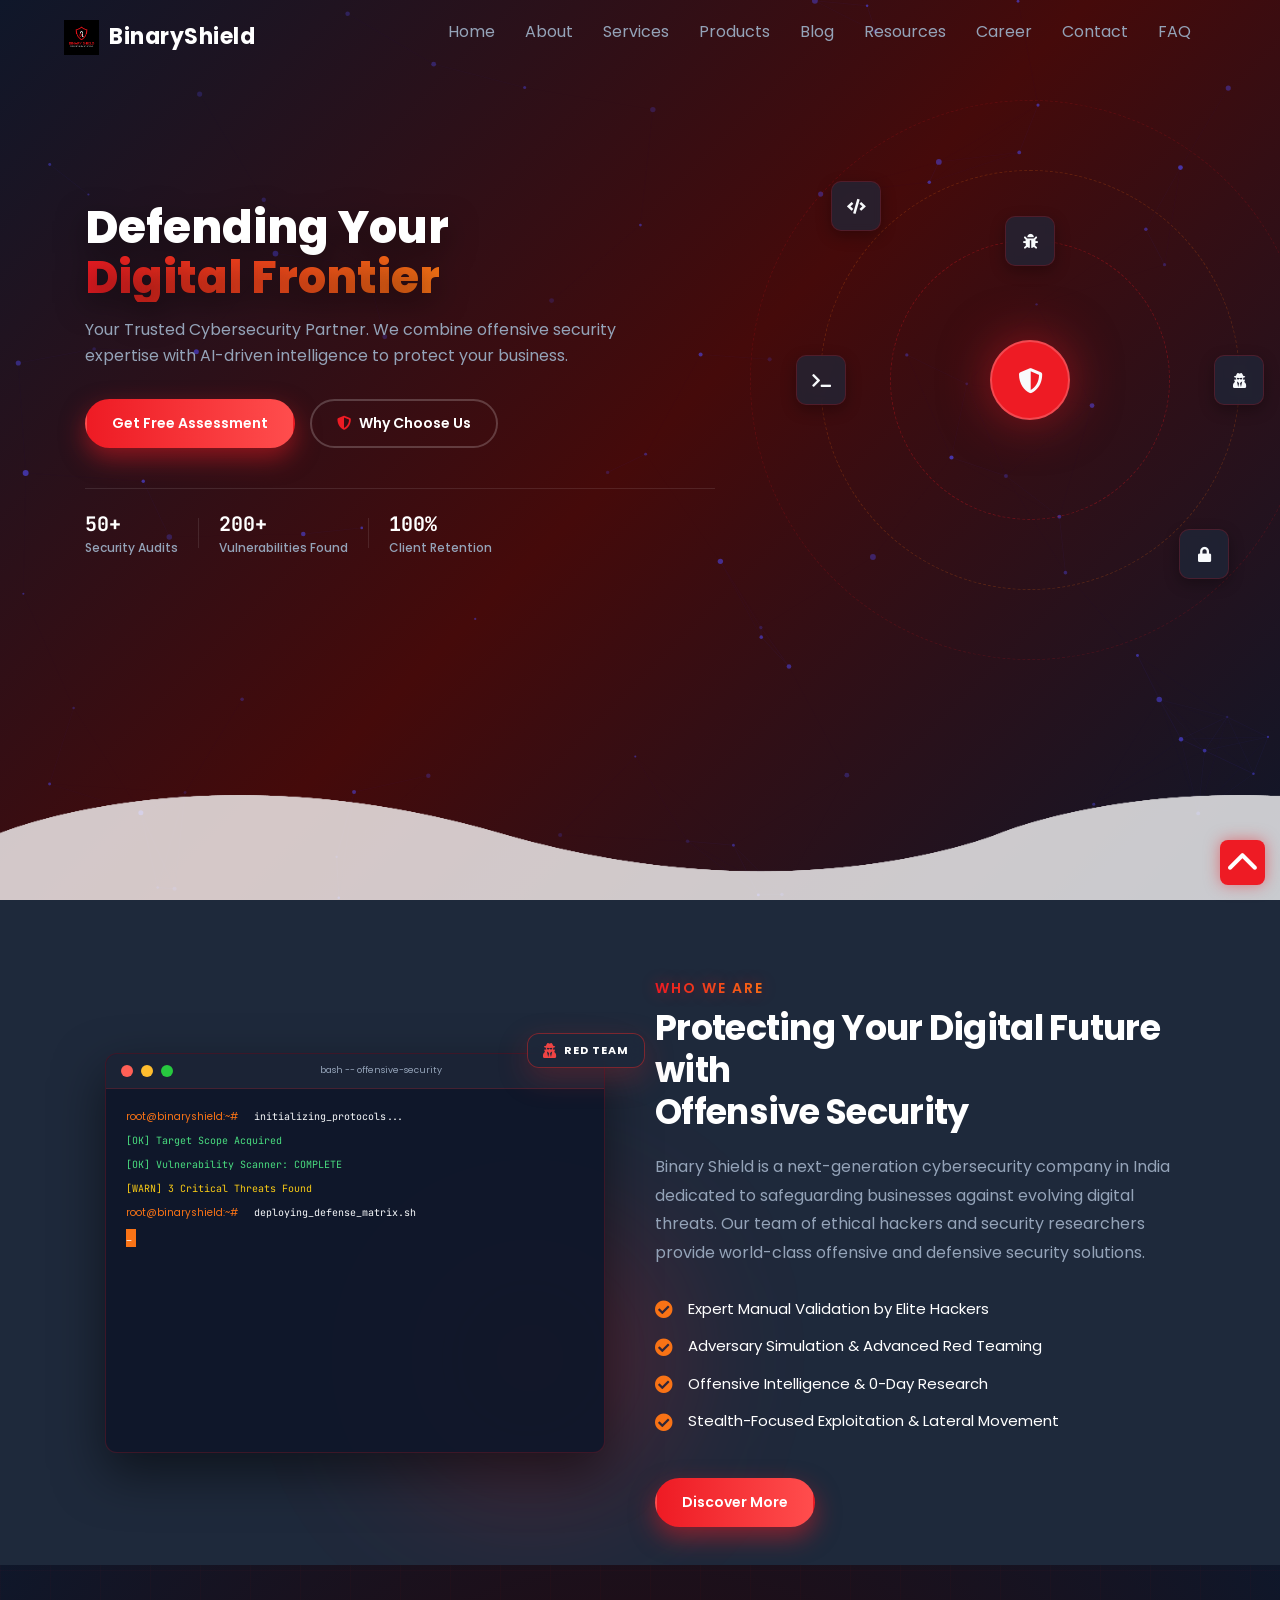
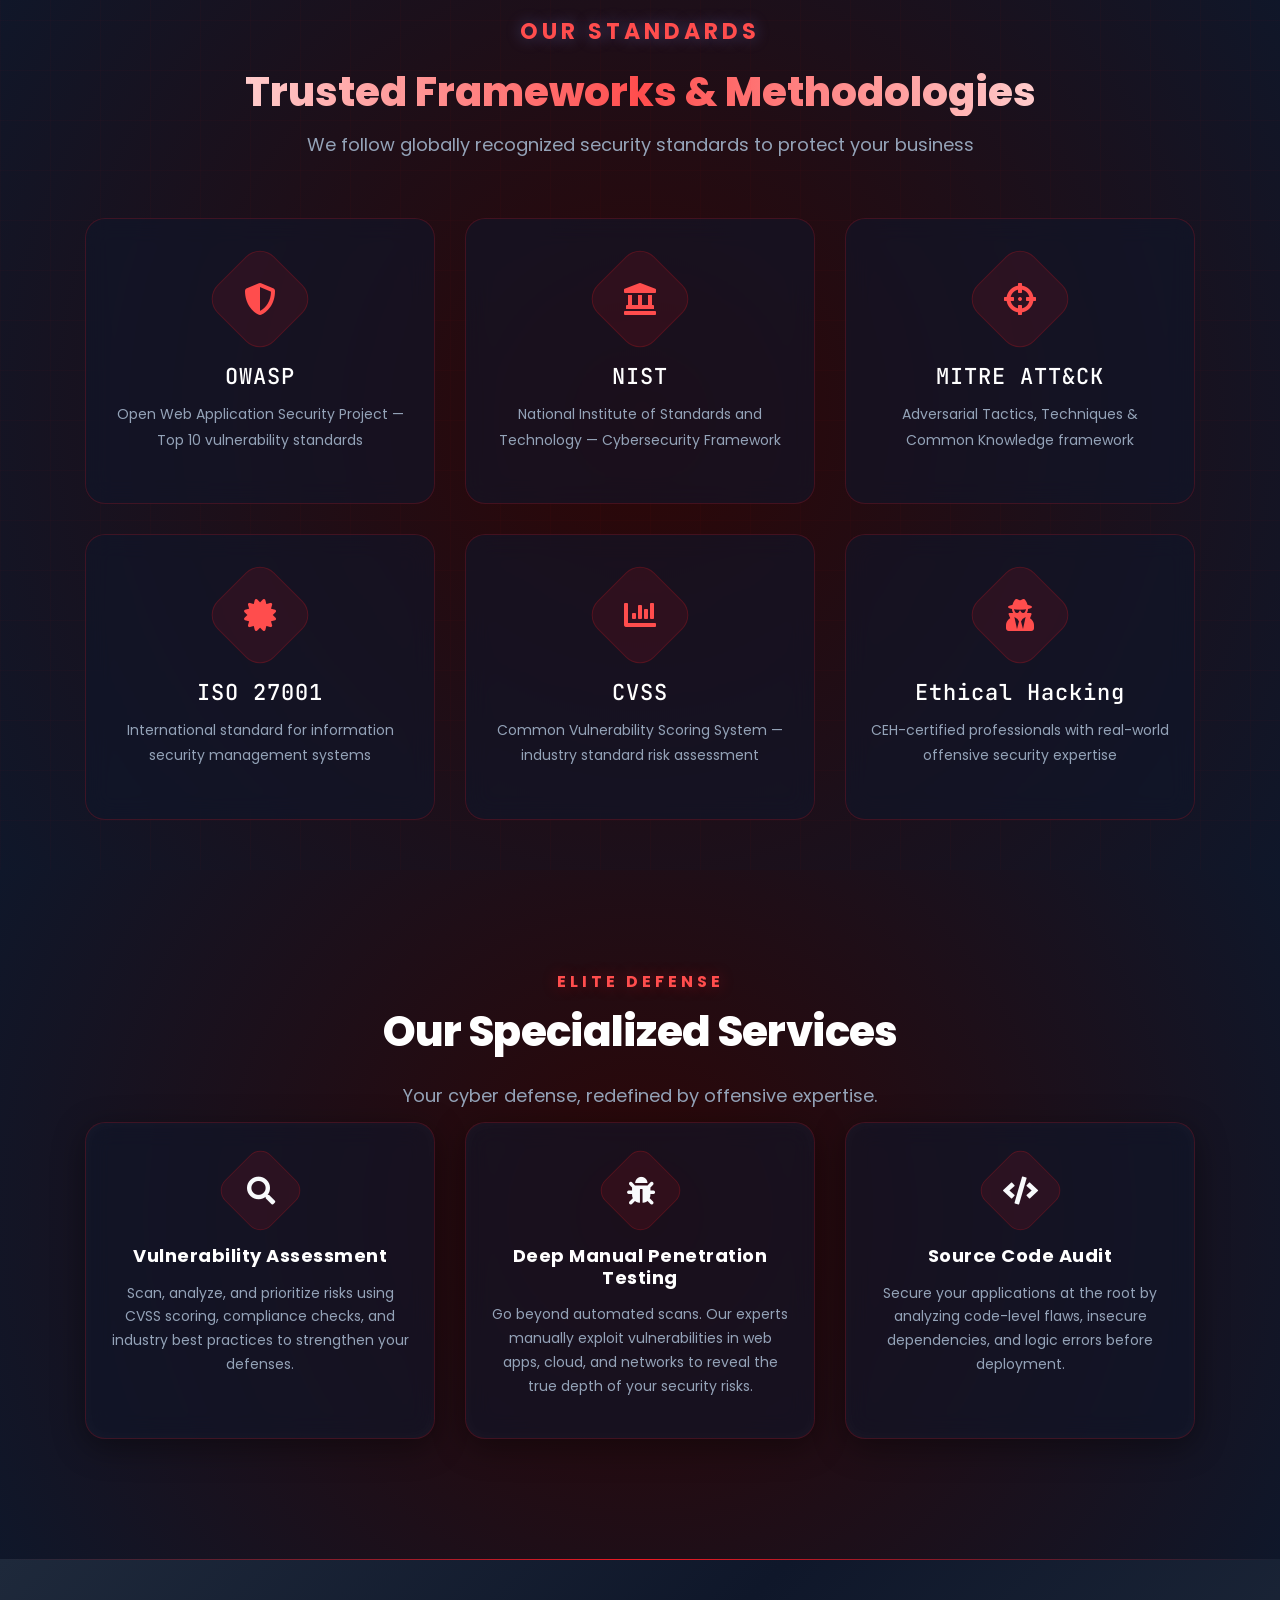
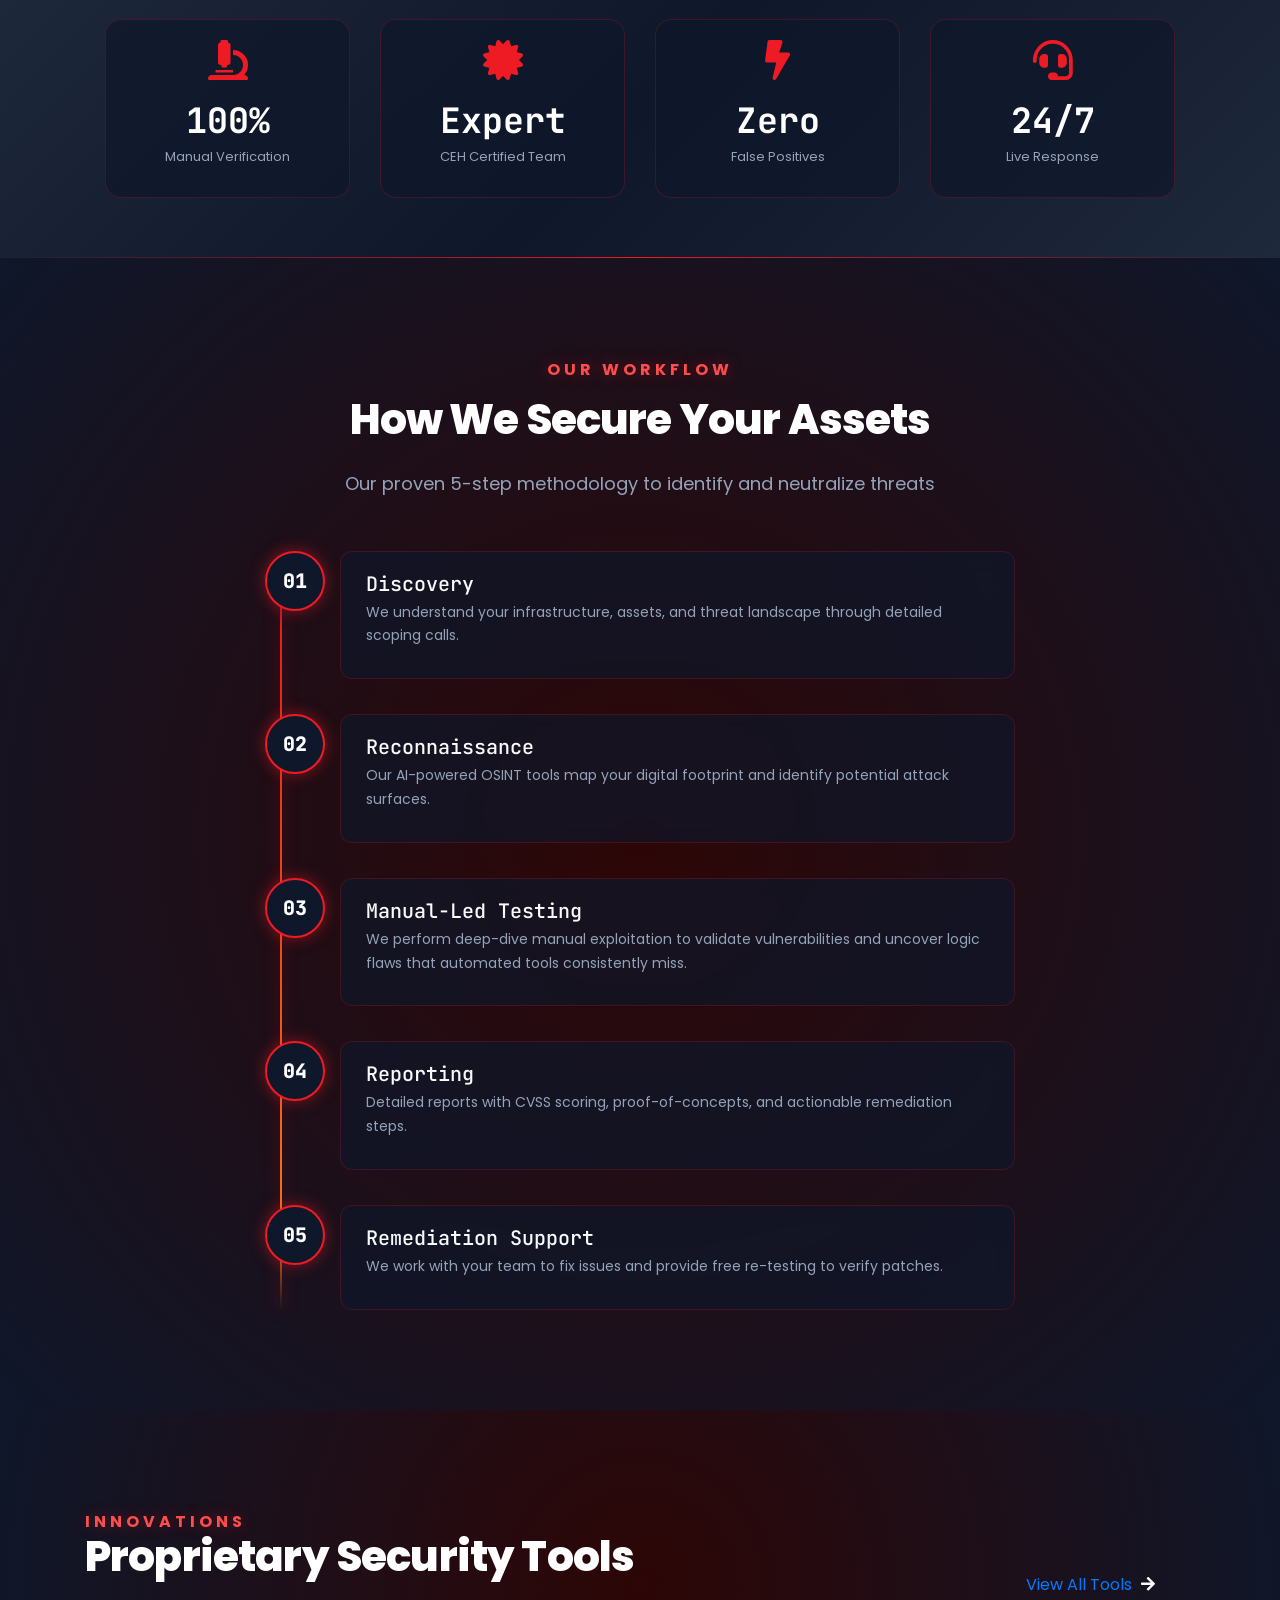
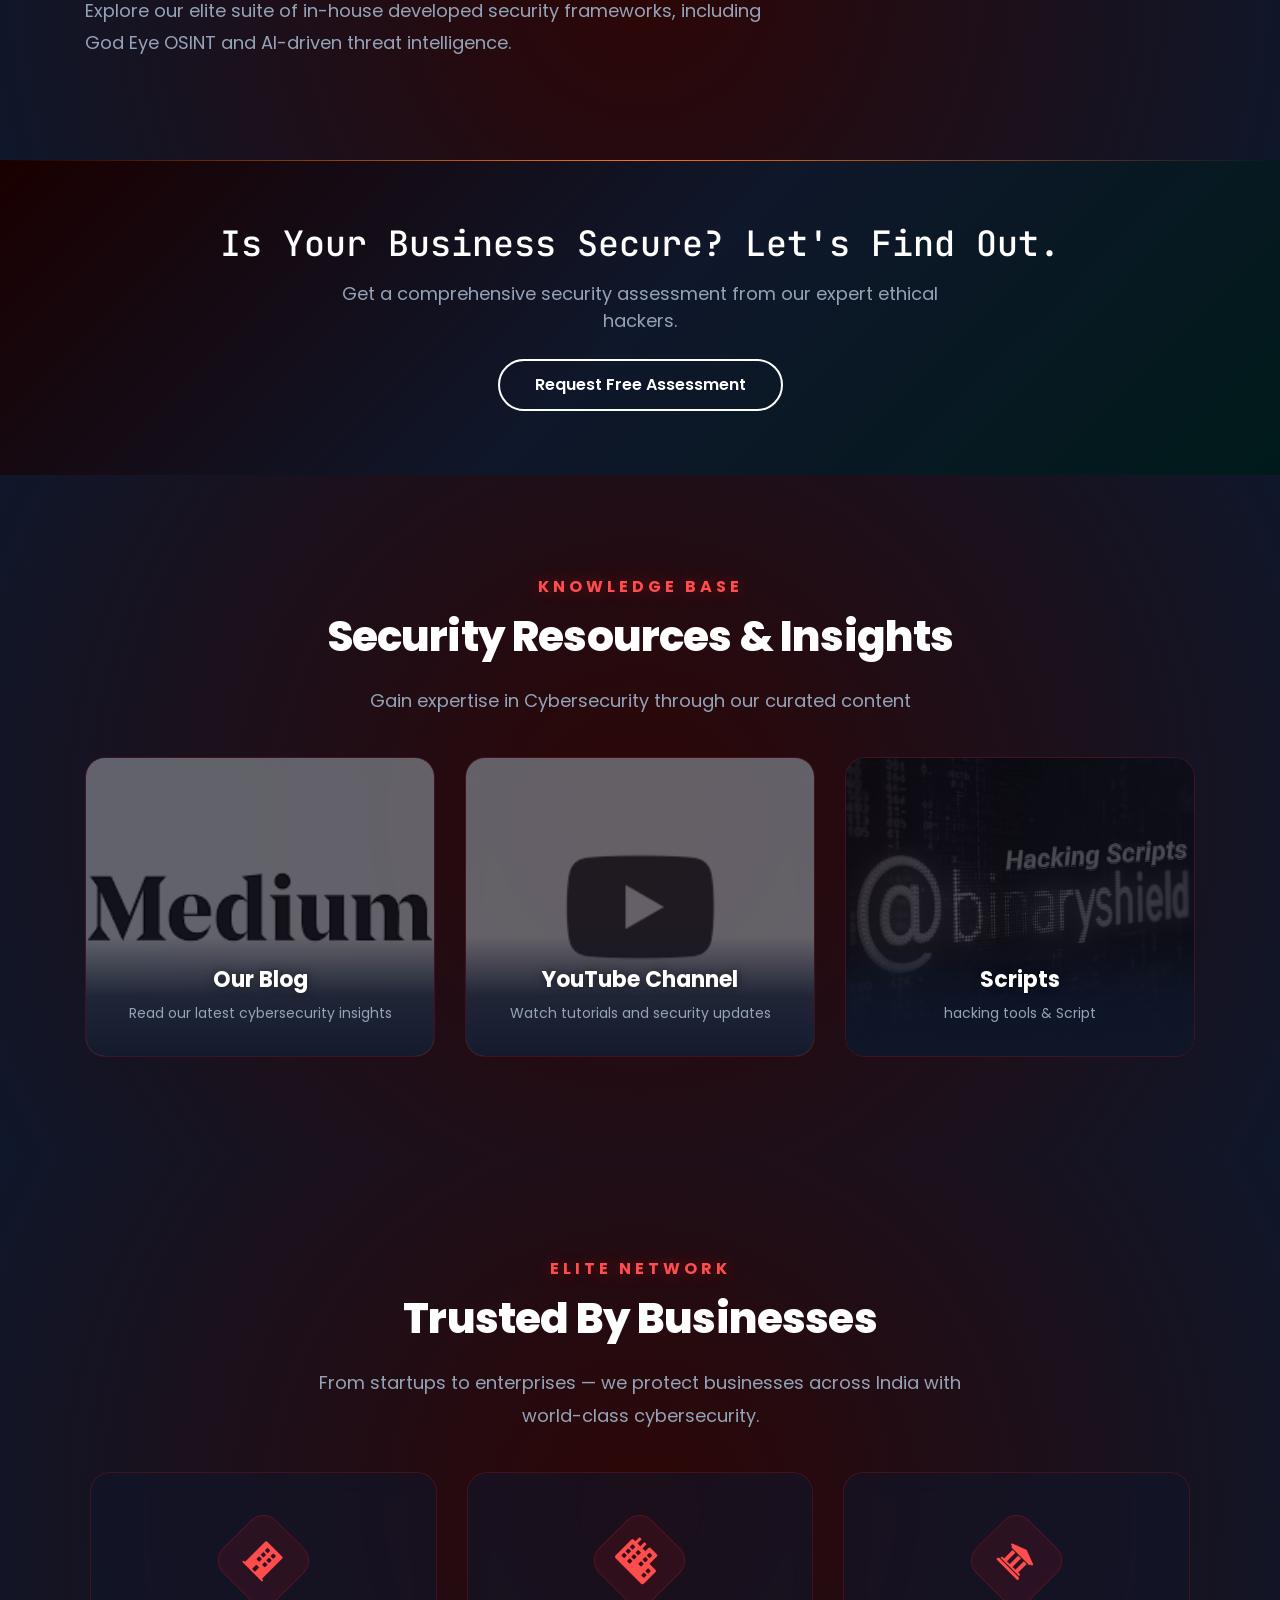
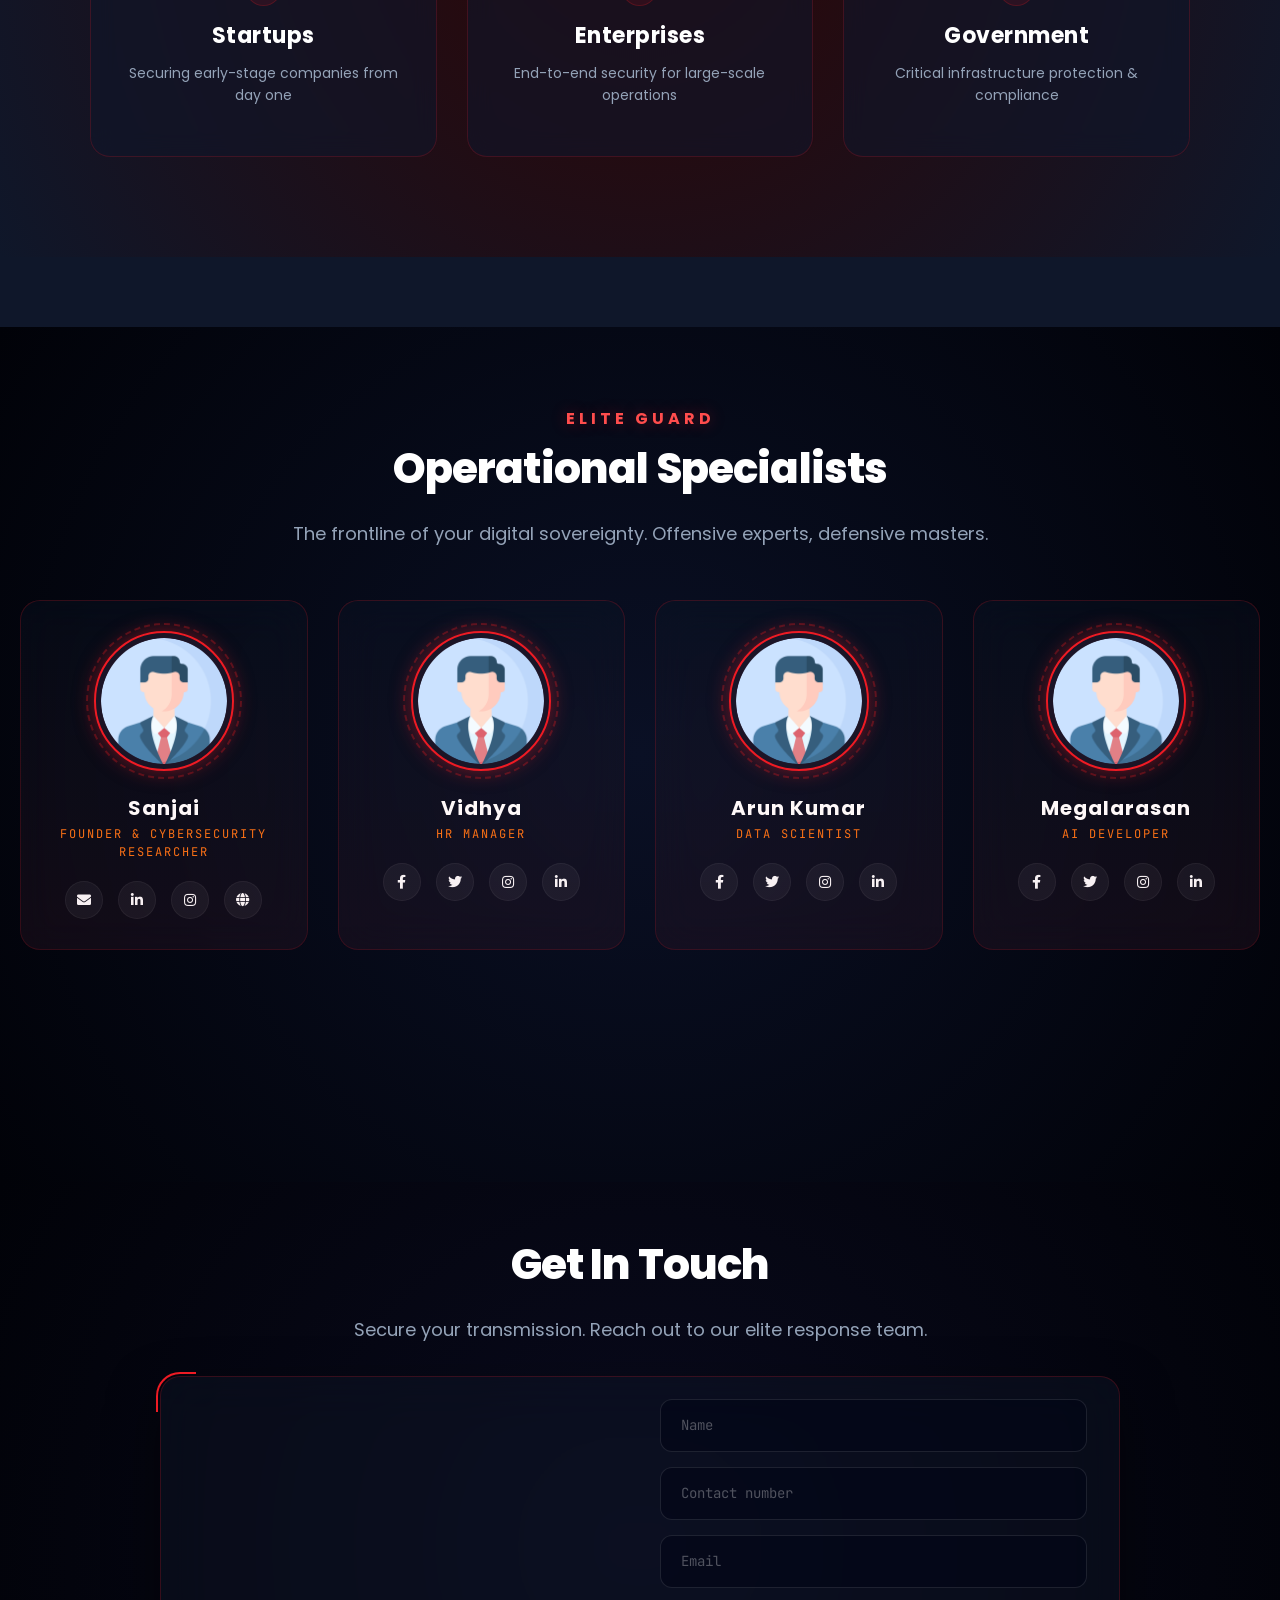
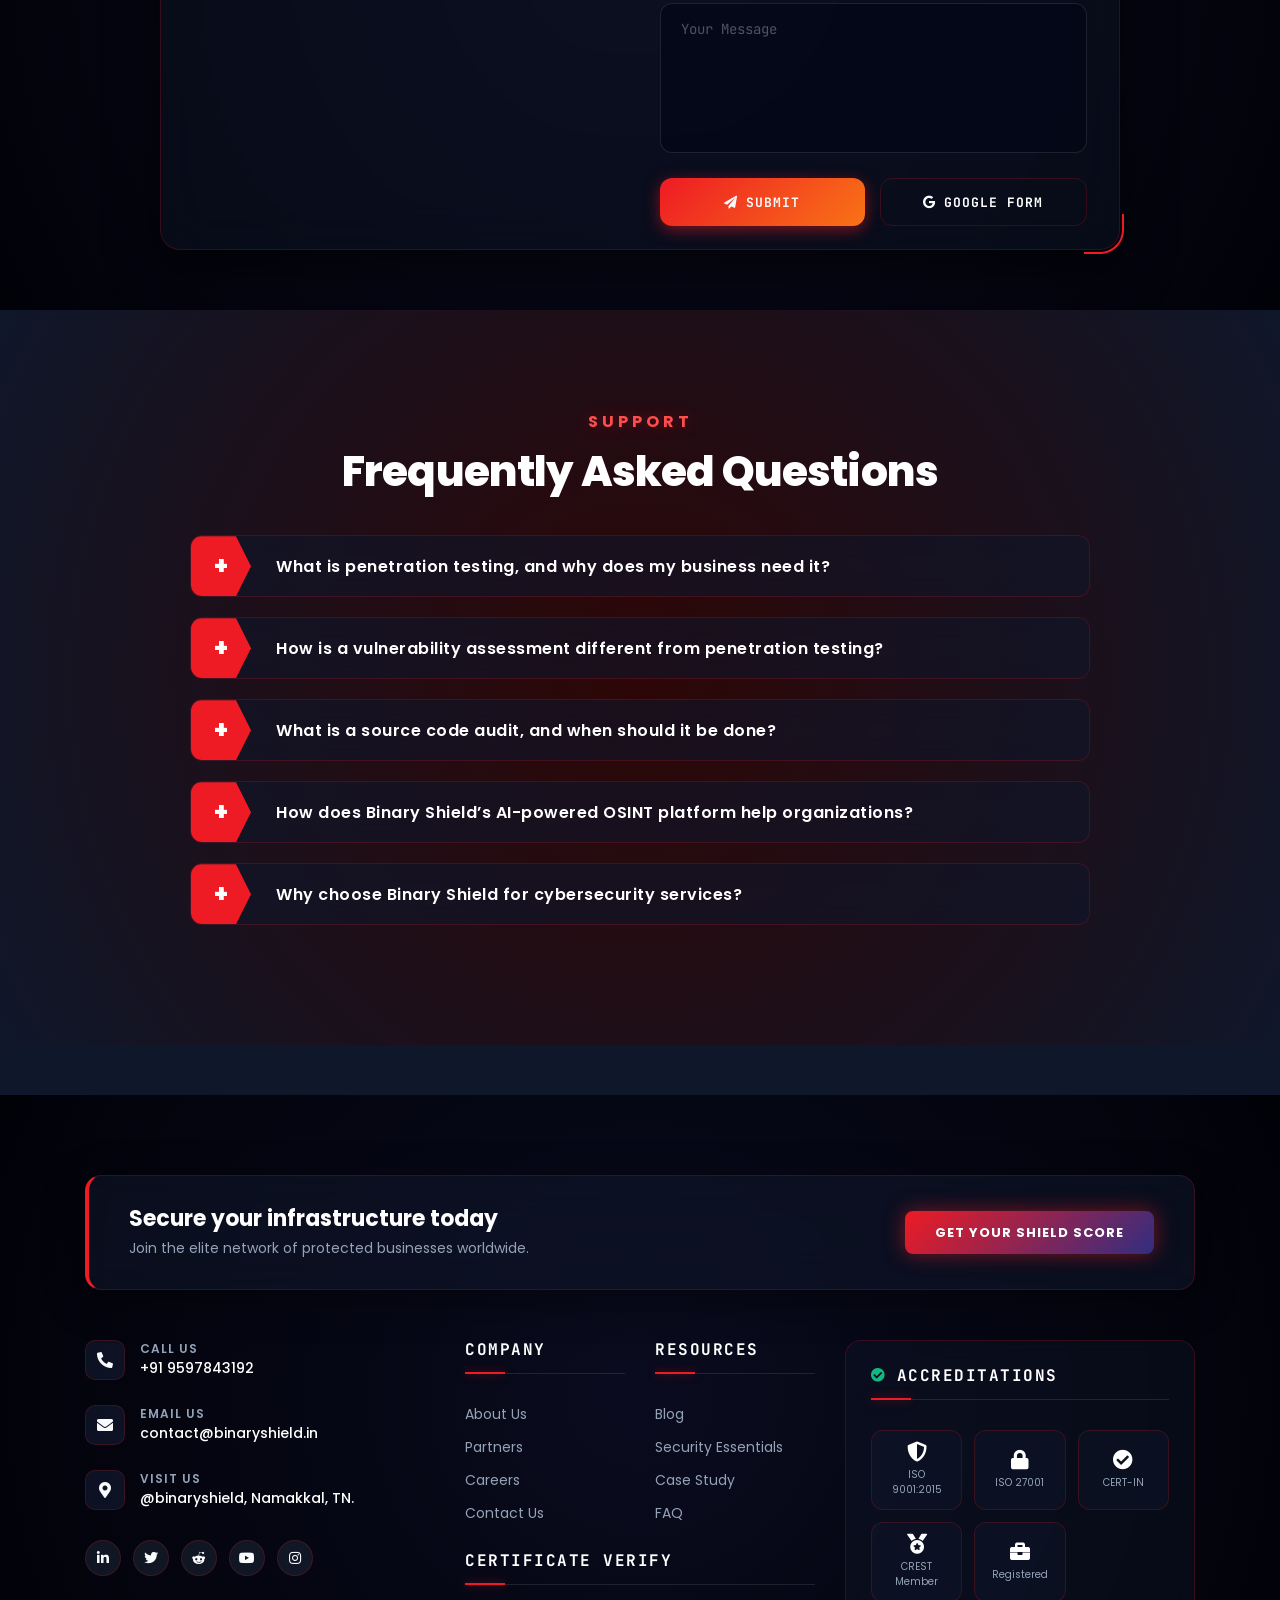
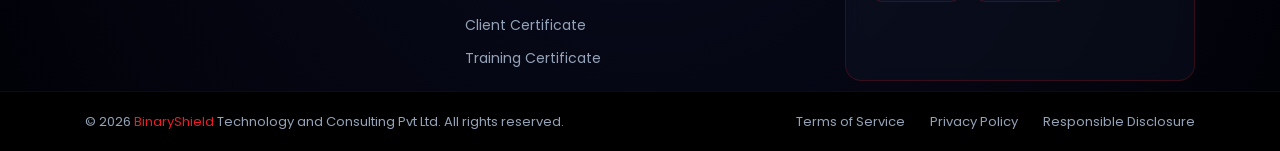
==== commit 826e0643: "feat(ui) : hide solar systems animation on mobile view" ====
--- a/index.html
+++ b/index.html
@@ -177,7 +177,7 @@
                 </div>
 
                 <!-- Right Visual -->
-                <div class="col-lg-5 hero-visual-col">
+                <div class="col-lg-5 hero-visual-col d-none d-lg-block">
                     <div class="hero-visual-wrapper">
                         <!-- Center Fixed Icon -->
                         <div class="center-icon"><i class="fas fa-shield-alt"></i></div>
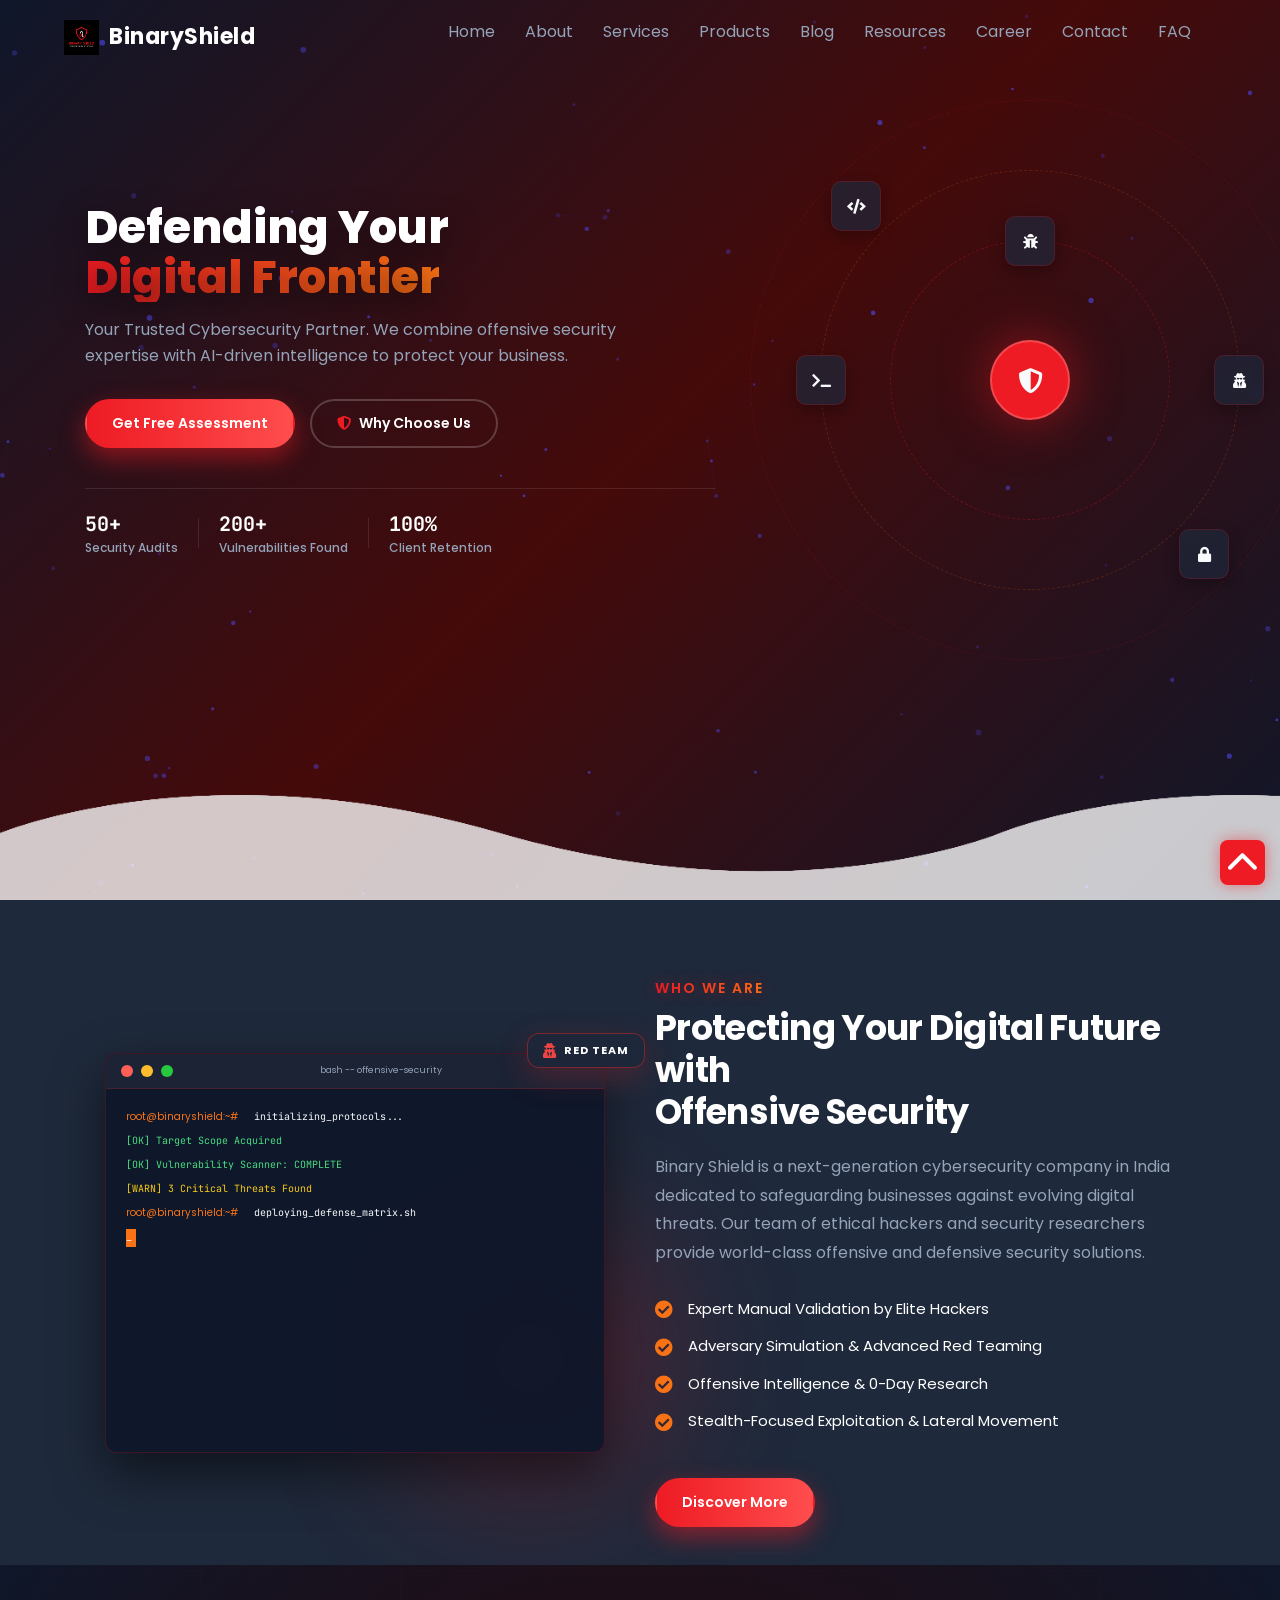
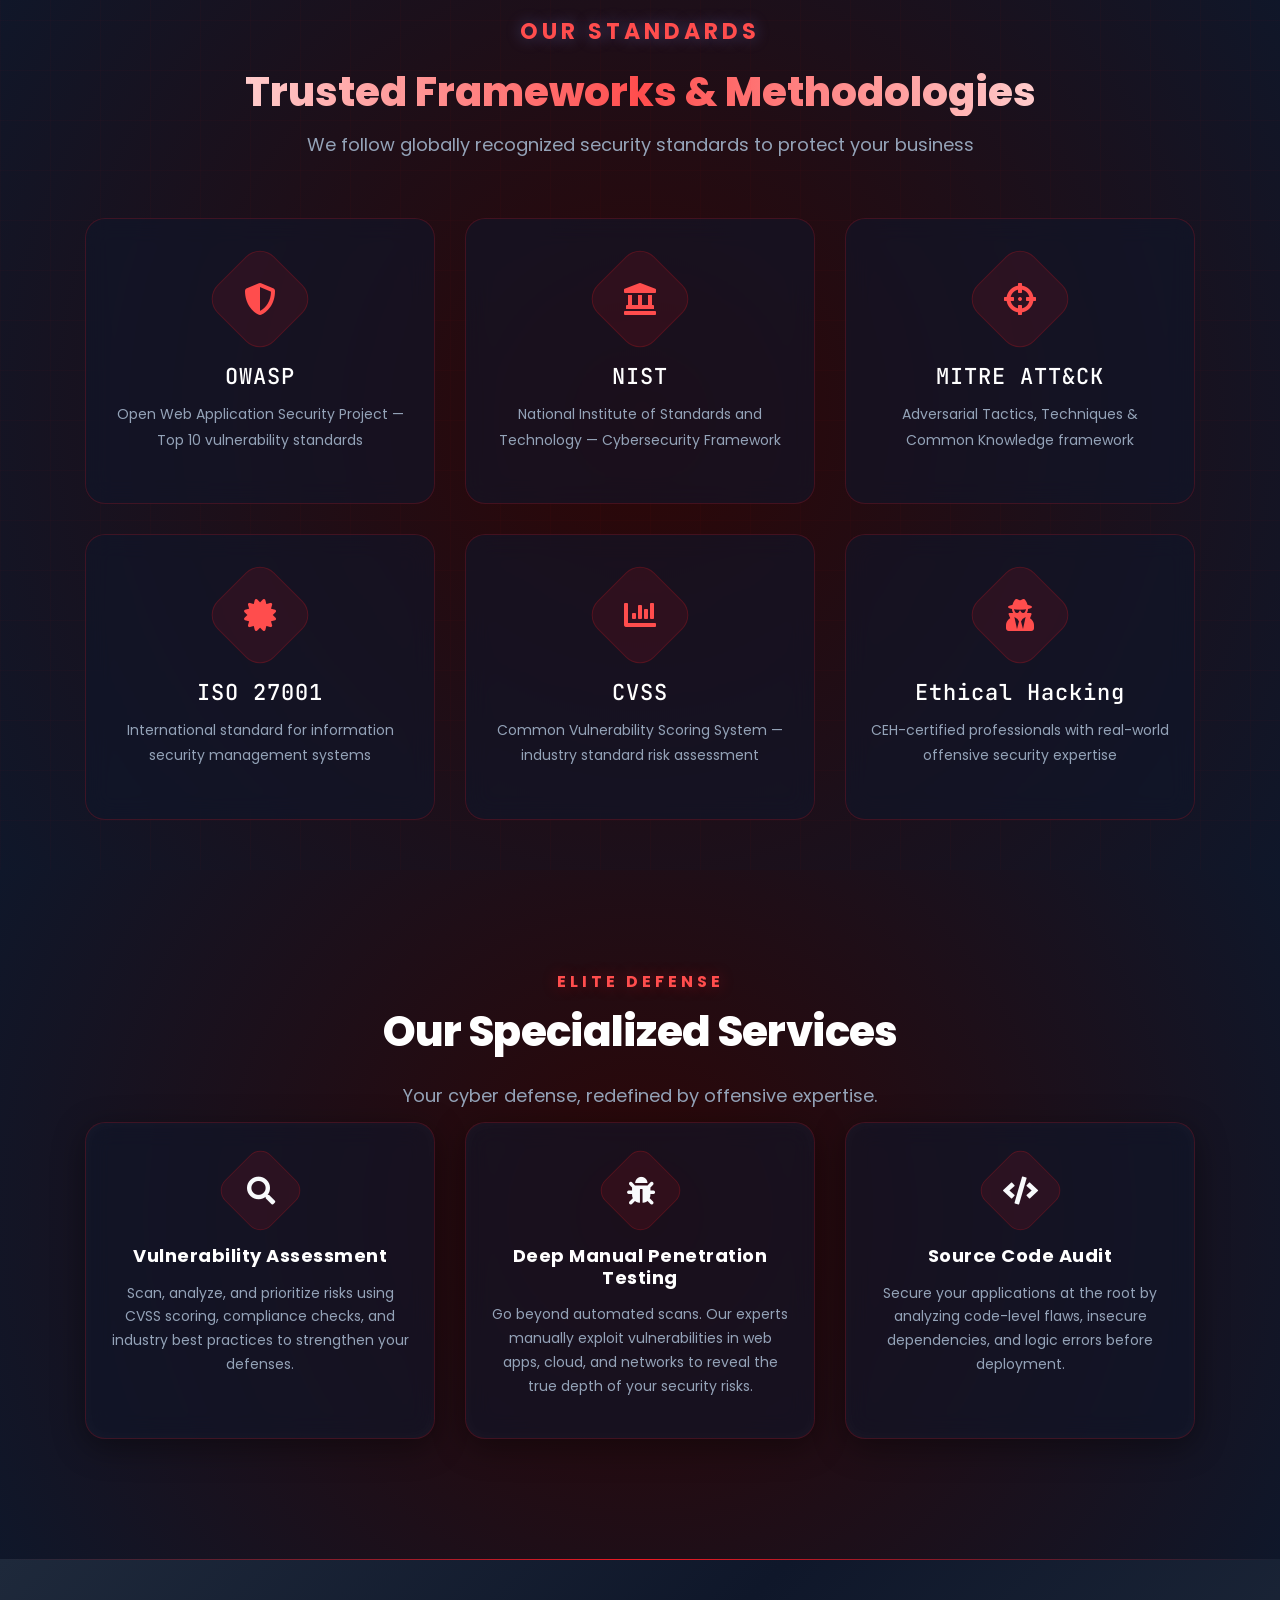
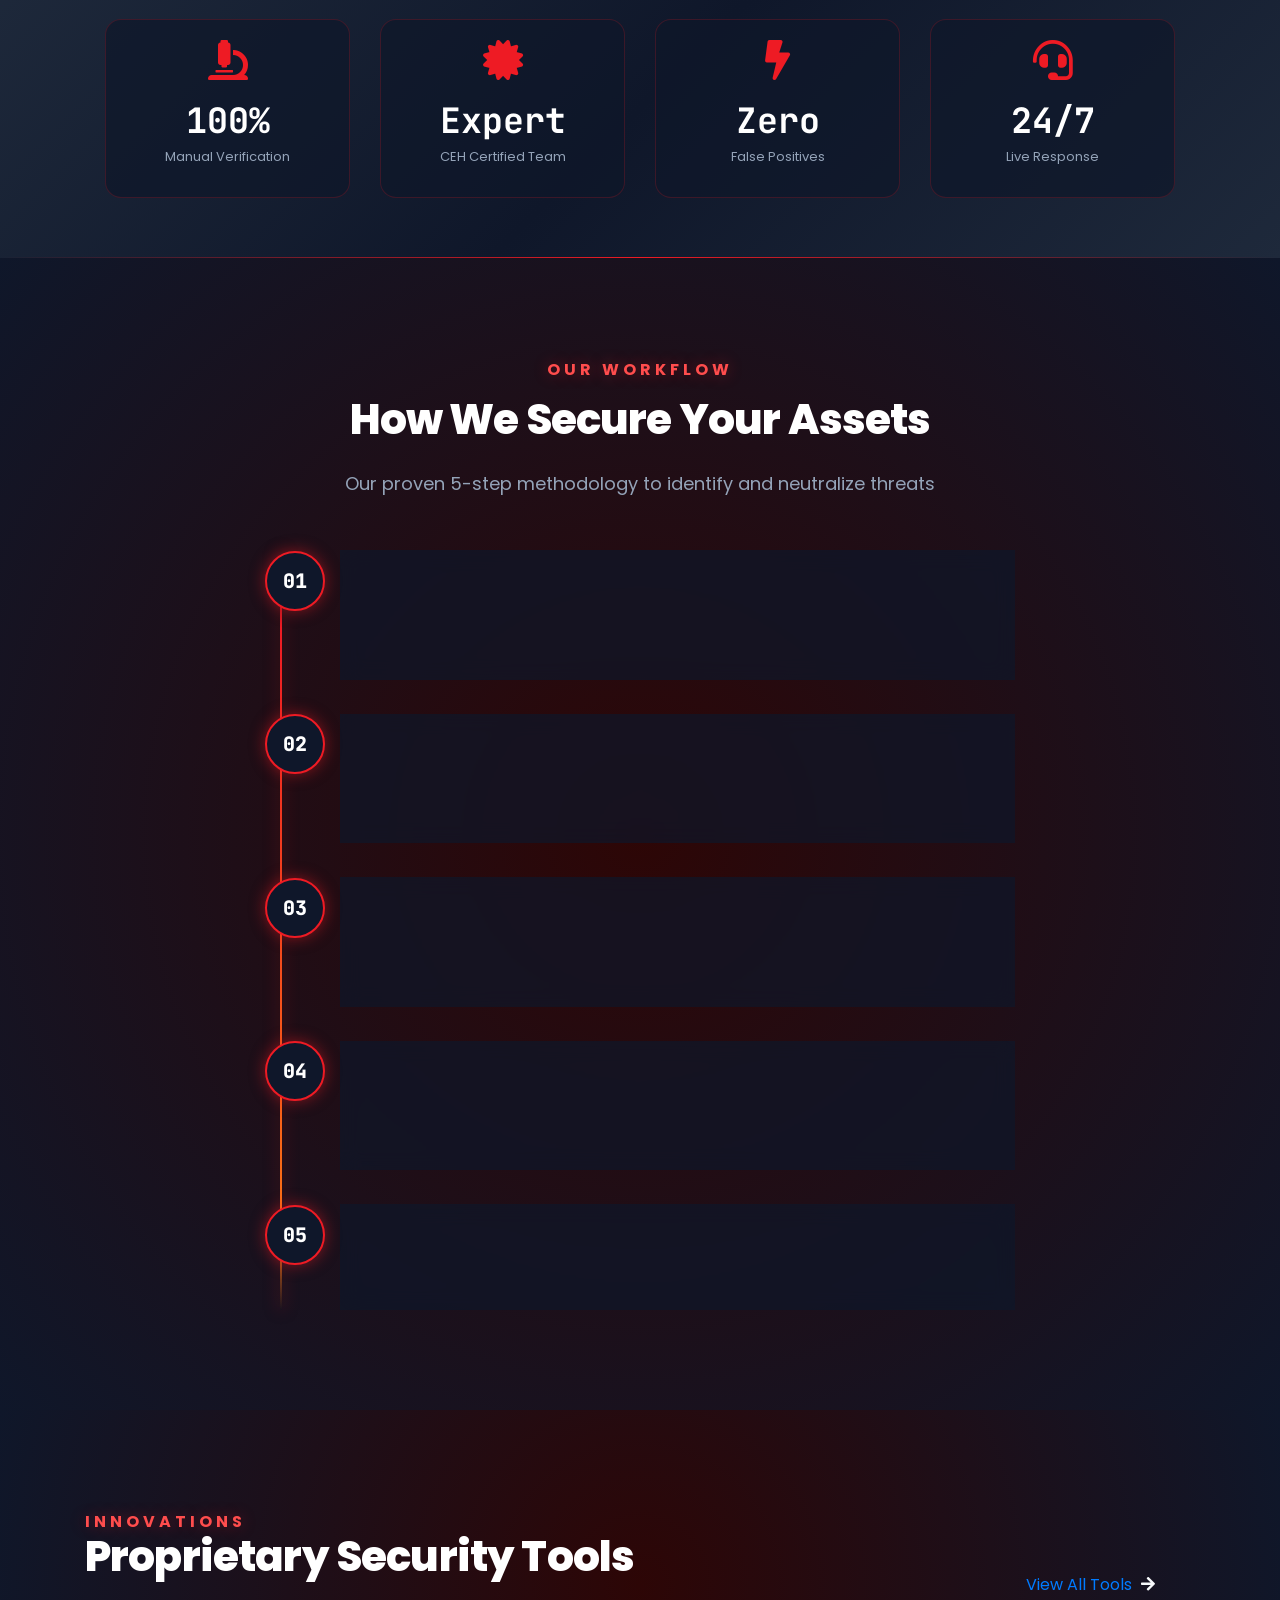
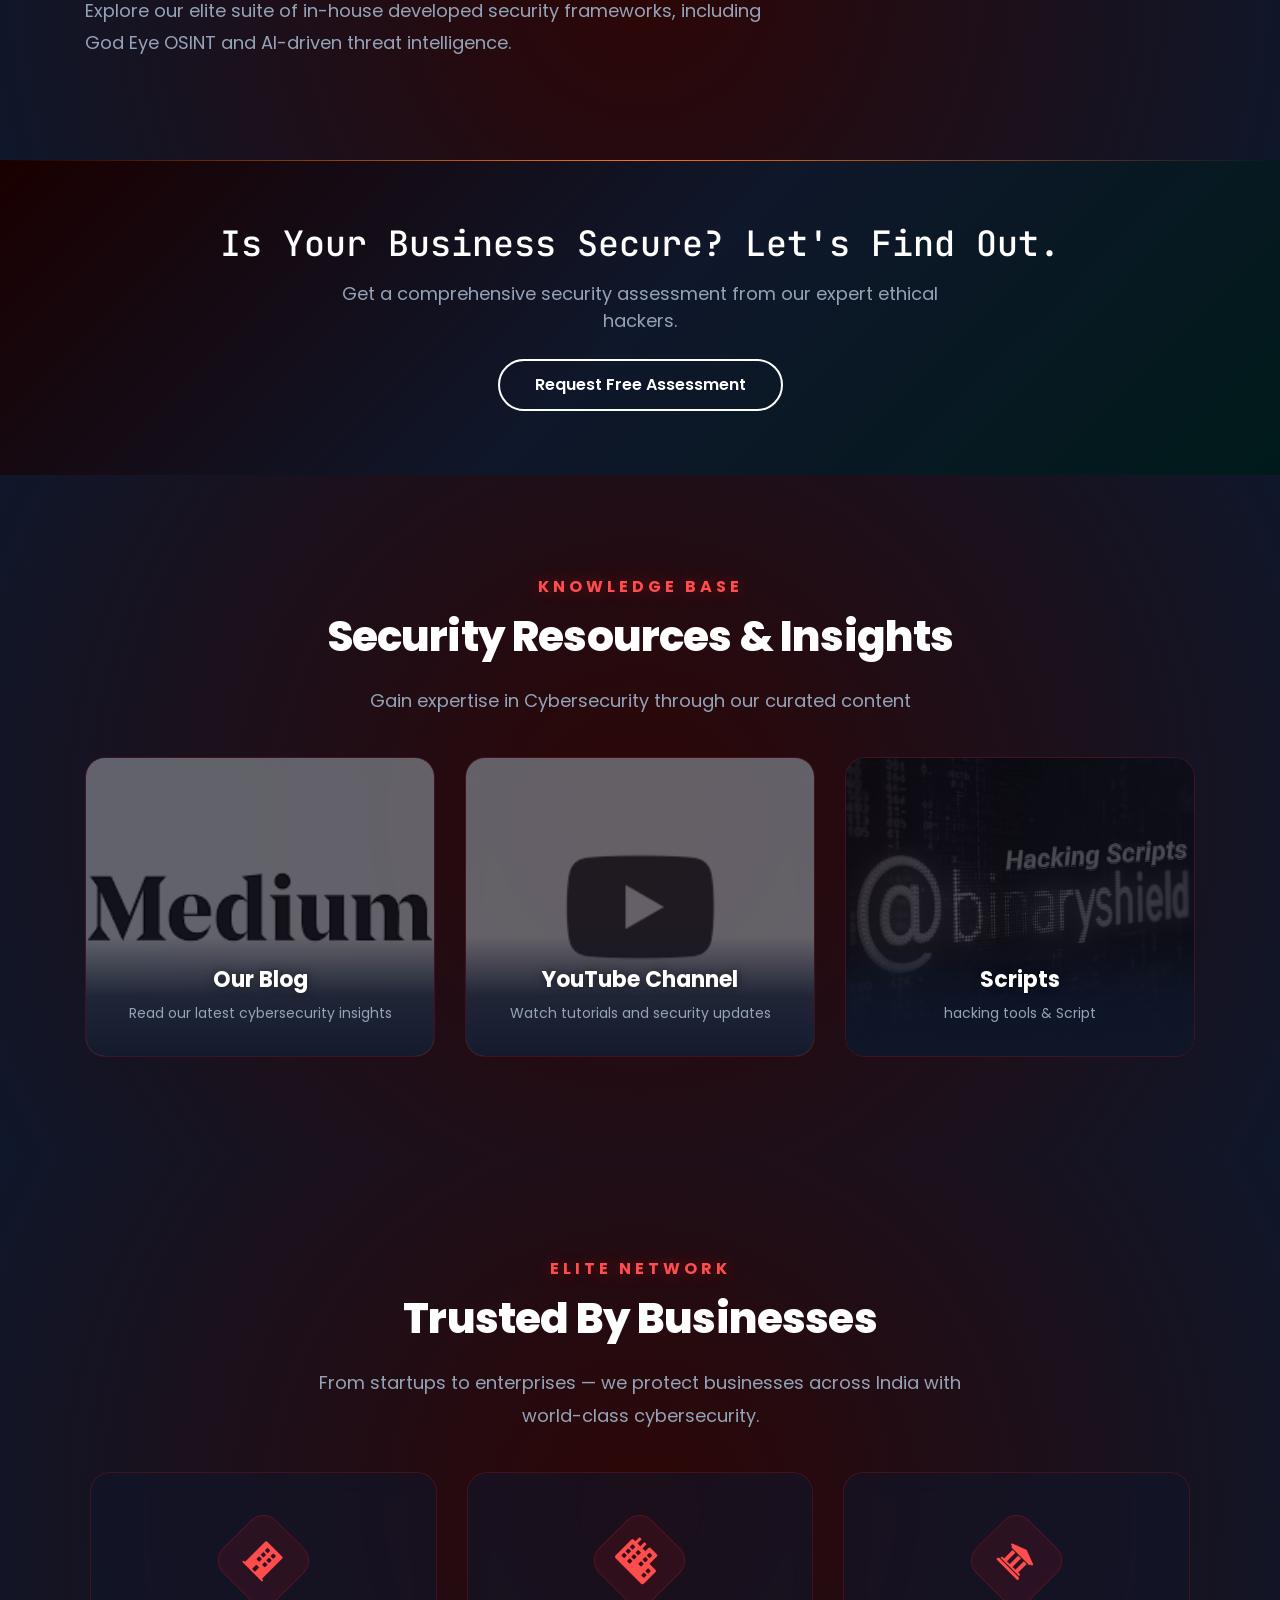
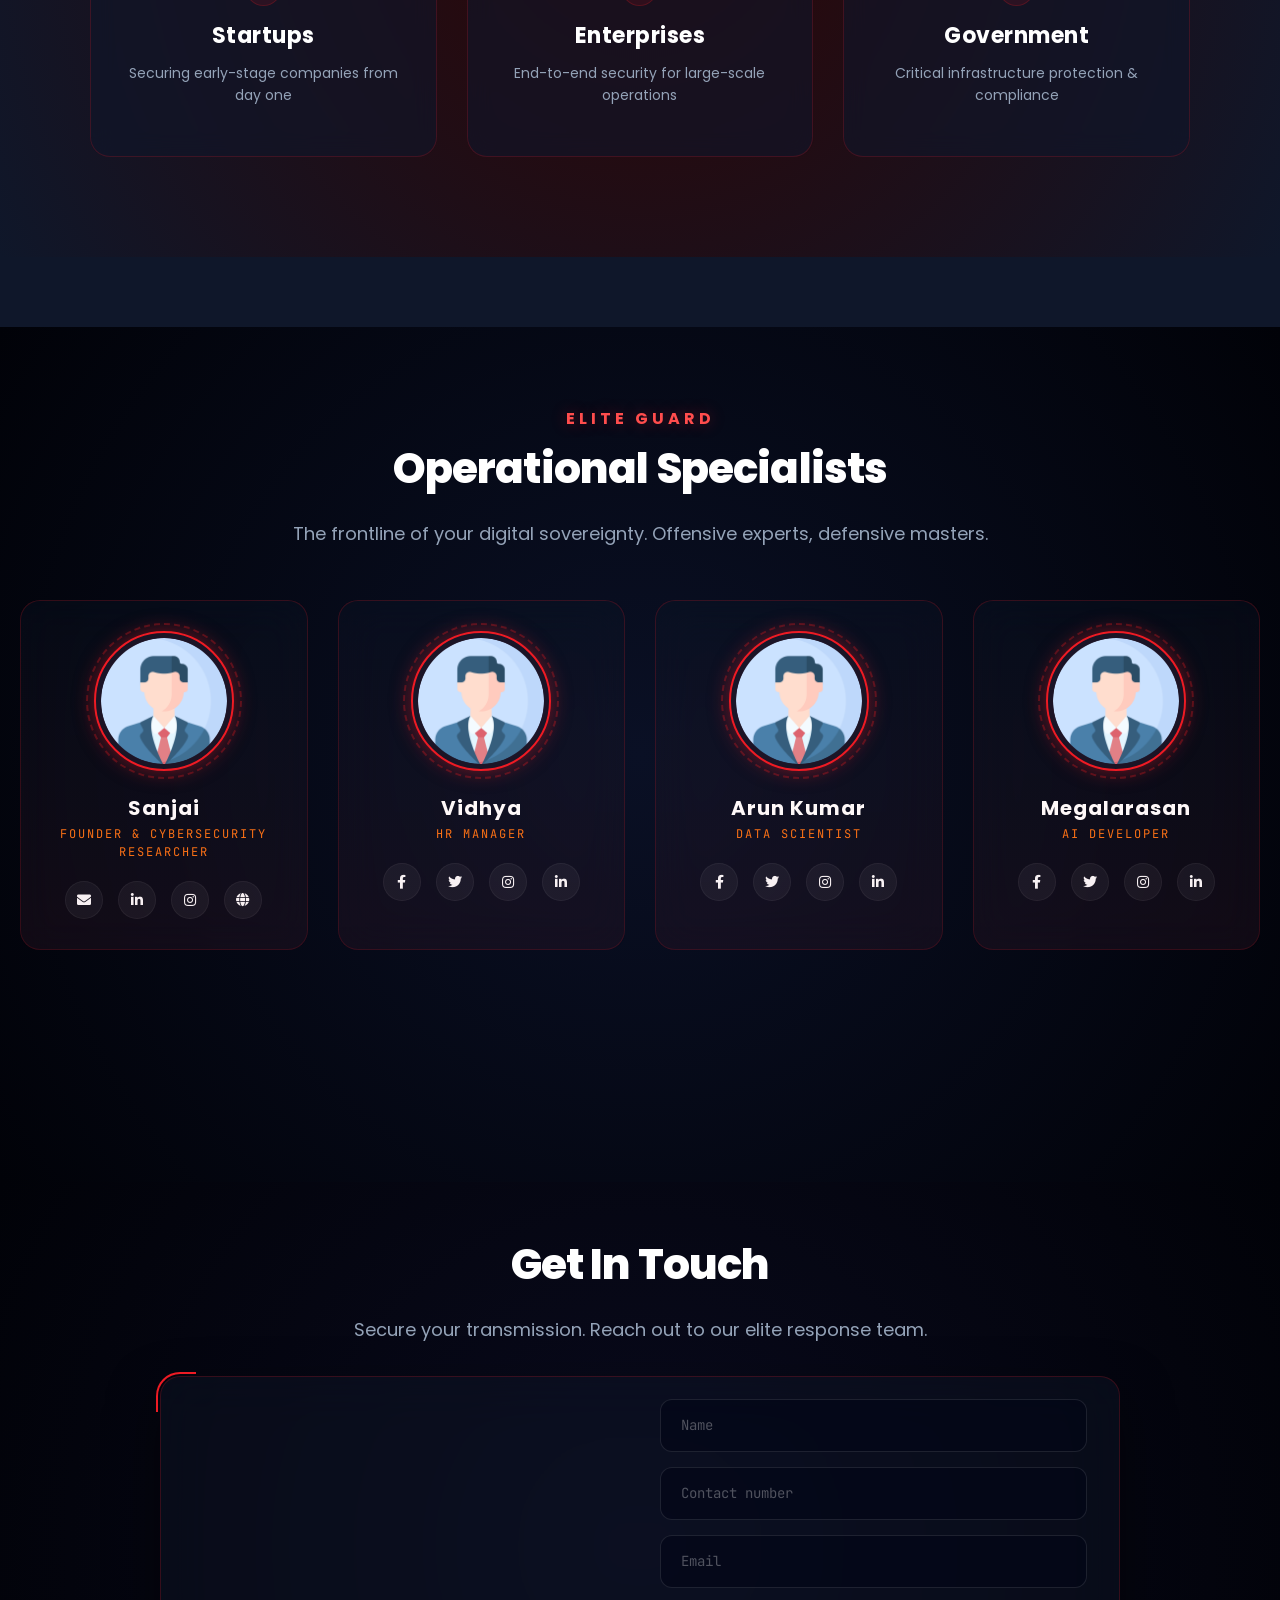
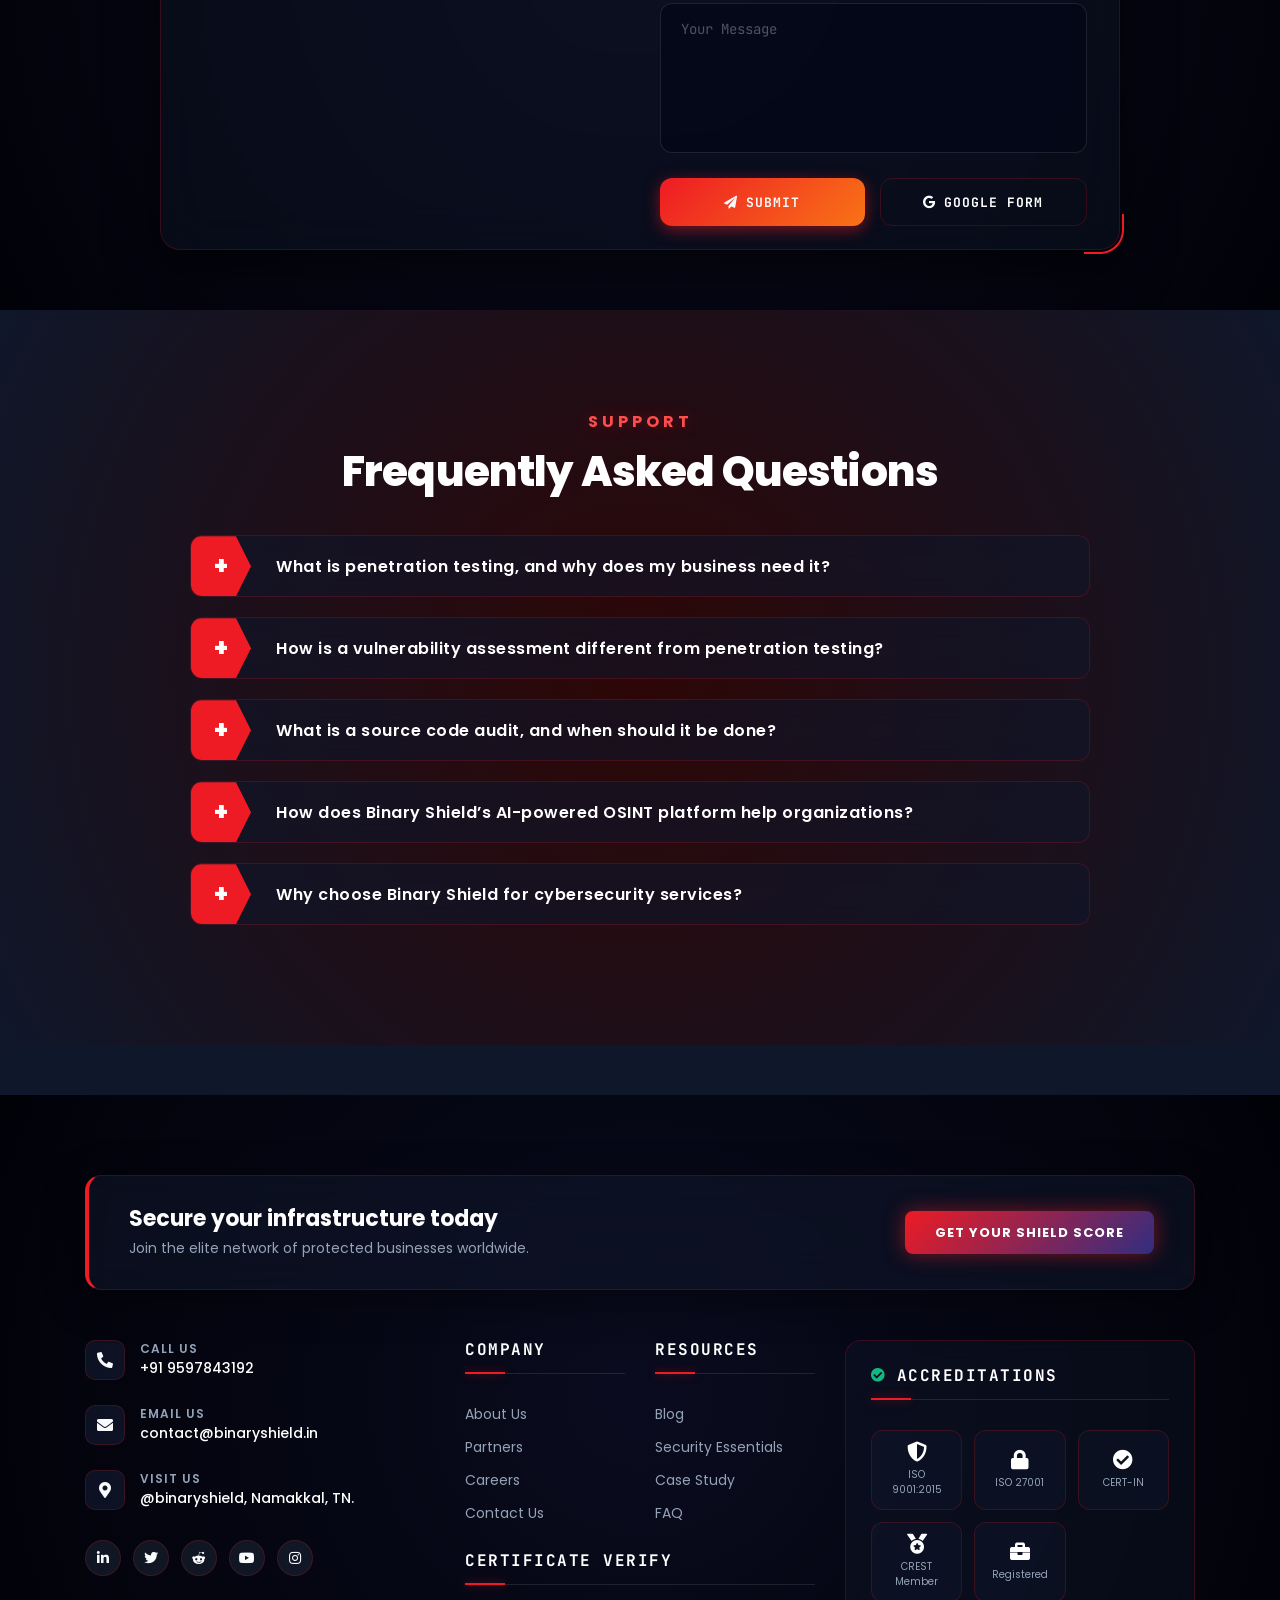
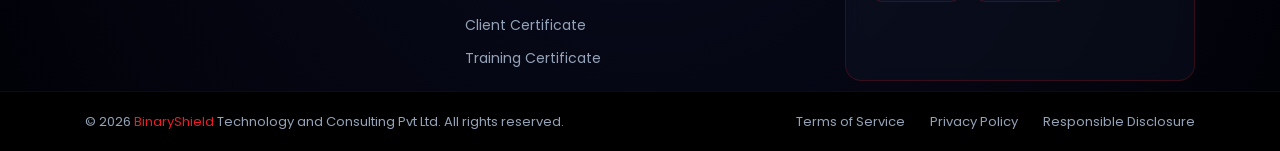
==== commit 215f269e: "feat(ui): optimize mobile hero section layout and navigation" ====
--- a/index.html
+++ b/index.html
@@ -127,7 +127,6 @@
         </div>
         <div id="menu-btn" class="fas fa-bars"></div>
         <nav id="nav-menu" class="navbar">
-            <div id="nav-close" class="nav-close-btn">&times;</div>
             <ul>
                 <li><a href="#home">home</a></li>
                 <li><a href="#about">about</a></li>
--- a/css/style.css
+++ b/css/style.css
@@ -709,14 +709,19 @@
 /* Responsive adjustments */
 @media (max-width: 991px) {
     .hero-visual-wrapper {
-        height: 400px;
+        height: 300px;
         transform: scale(0.7);
     }
 
     .home {
         text-align: center;
-        padding-top: 10rem;
-        height: auto;
+        padding: 0;
+        height: 100vh;
+        height: 100svh;
+    }
+
+    .home .hero-container {
+        padding: 13rem 1.5rem 0;
     }
 
     .hero-text-col {
@@ -727,6 +732,10 @@
 
     .hero-btns {
         justify-content: center;
+        flex-direction: column;
+        align-items: center;
+        max-width: 75%;
+        margin: 0 auto 4rem;
     }
 
     .hero-trust-row {
@@ -736,10 +745,12 @@
         padding: 1.5rem;
         border-radius: 12px;
         background: rgba(255, 255, 255, 0.03);
+        max-width: 75%;
+        margin: 0 auto;
     }
 
     .home h1 {
-        font-size: 3.5rem;
+        font-size: 4.5rem;
     }
 
     .home .hero-sub {
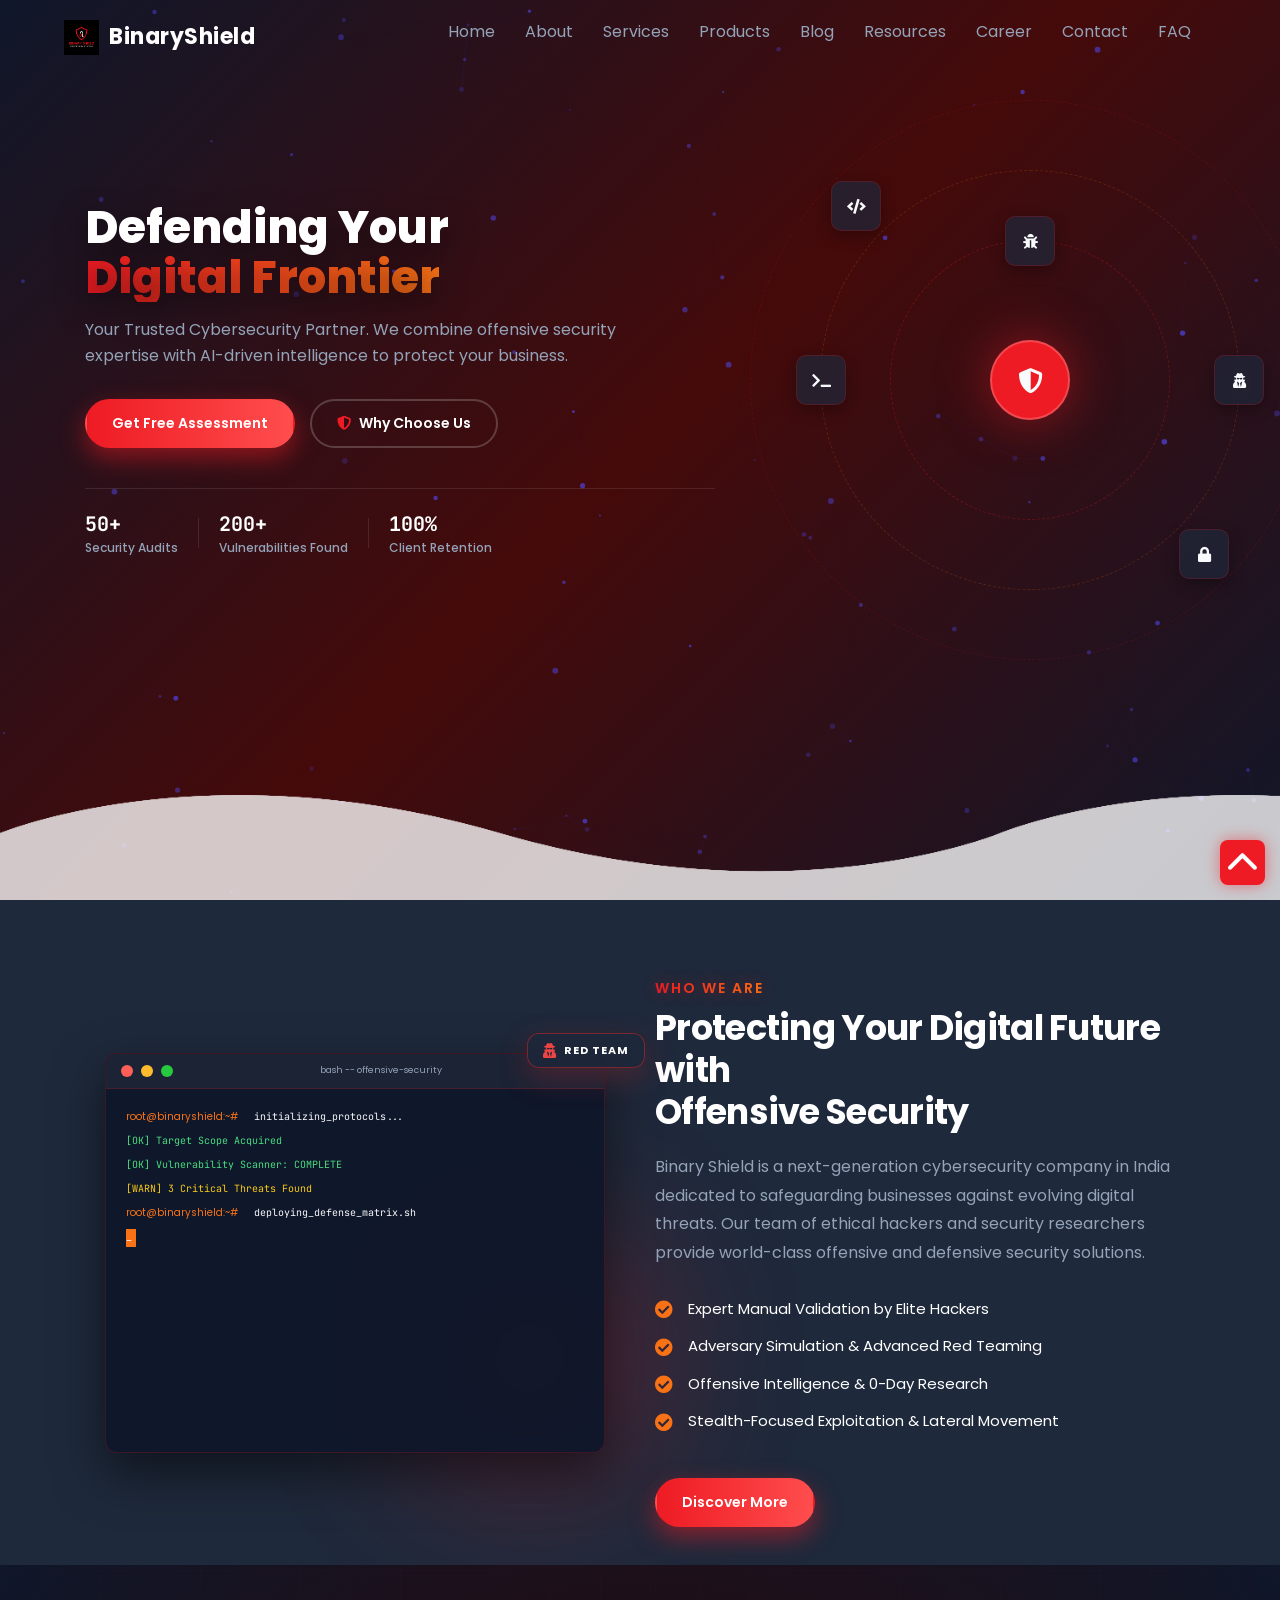
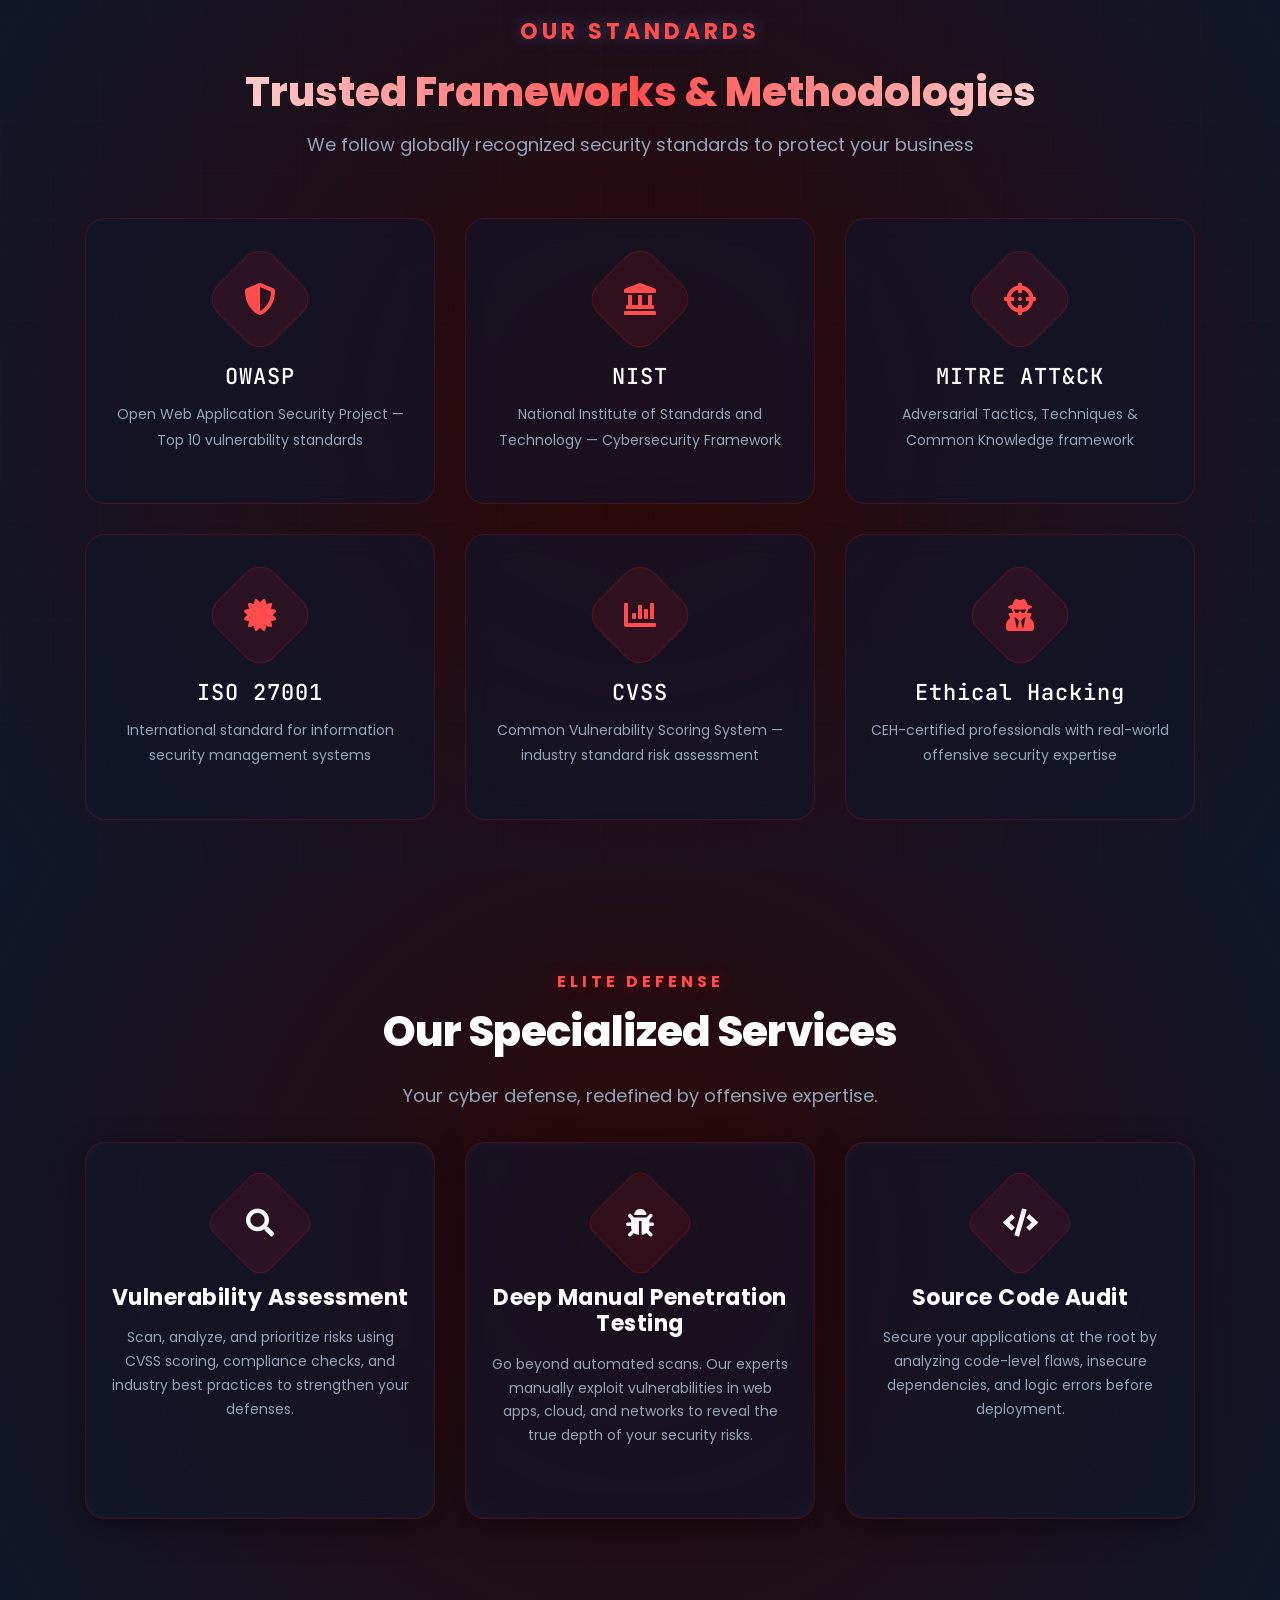
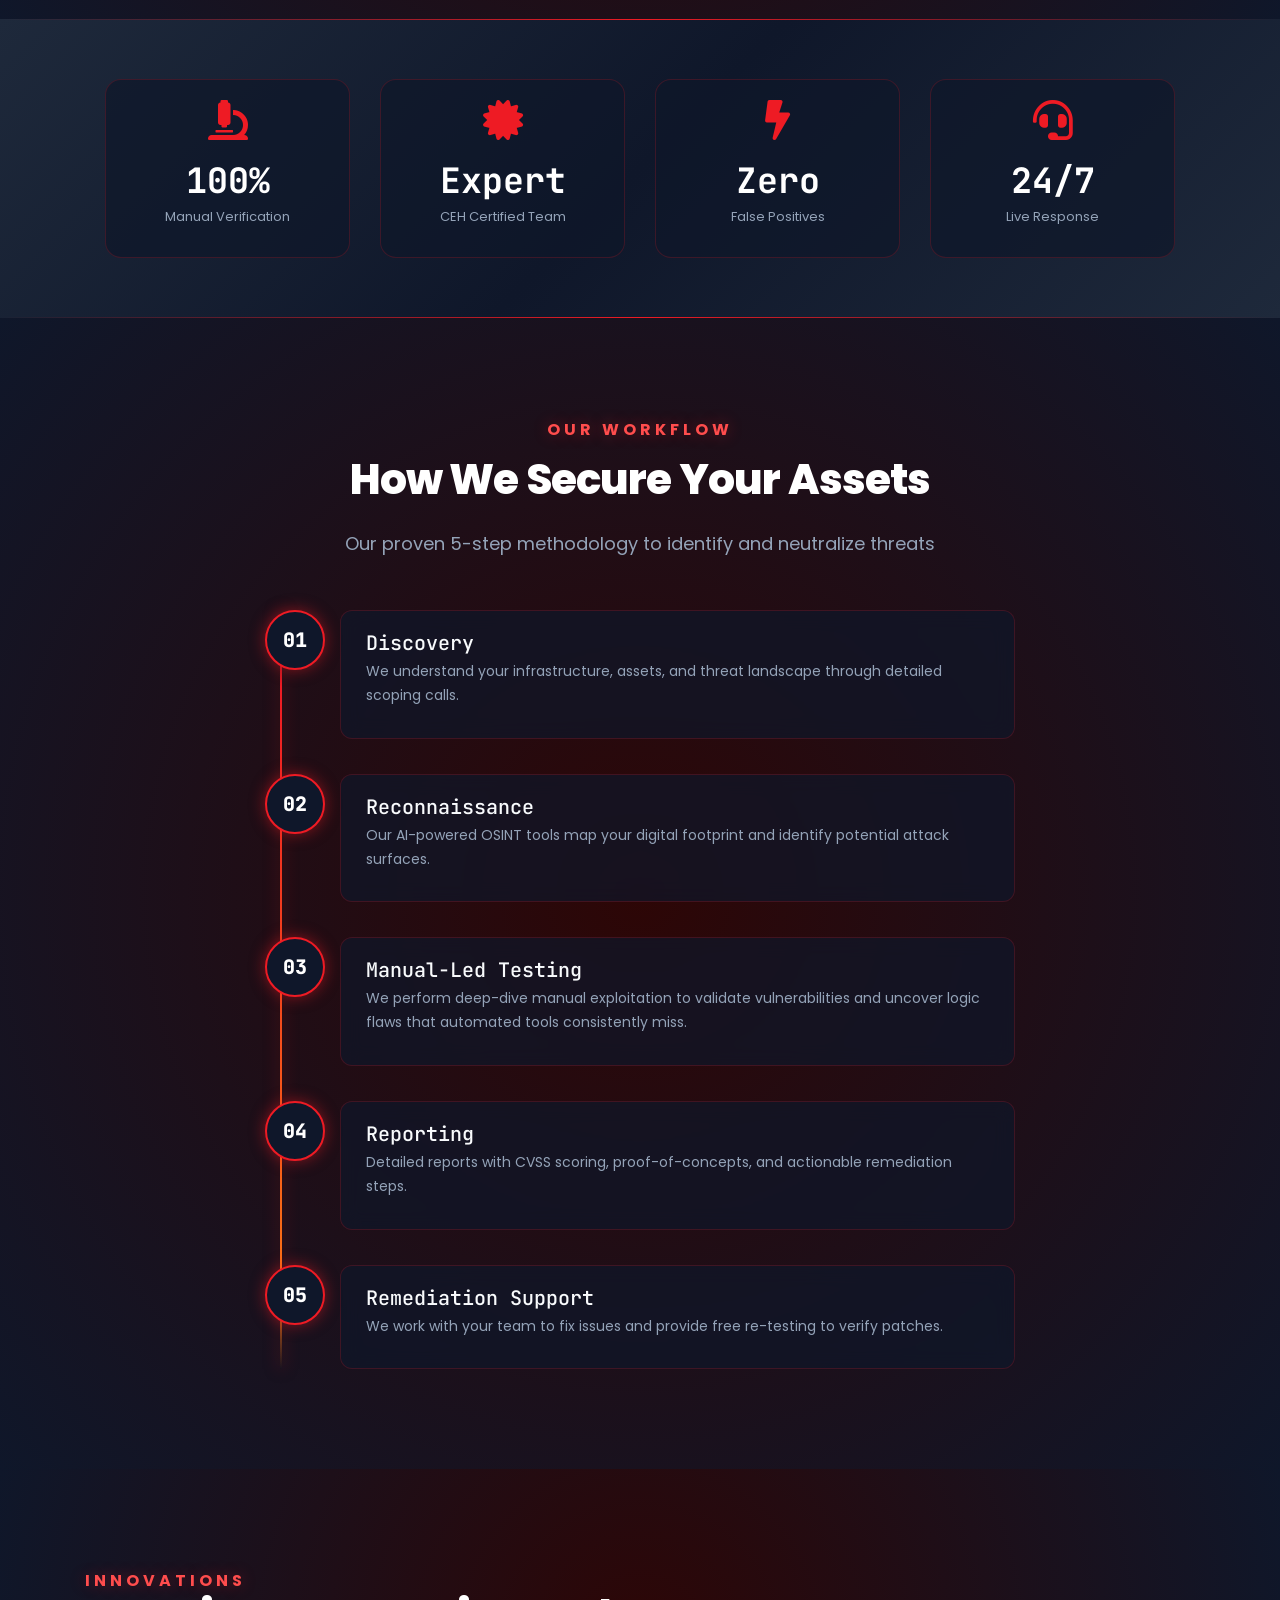
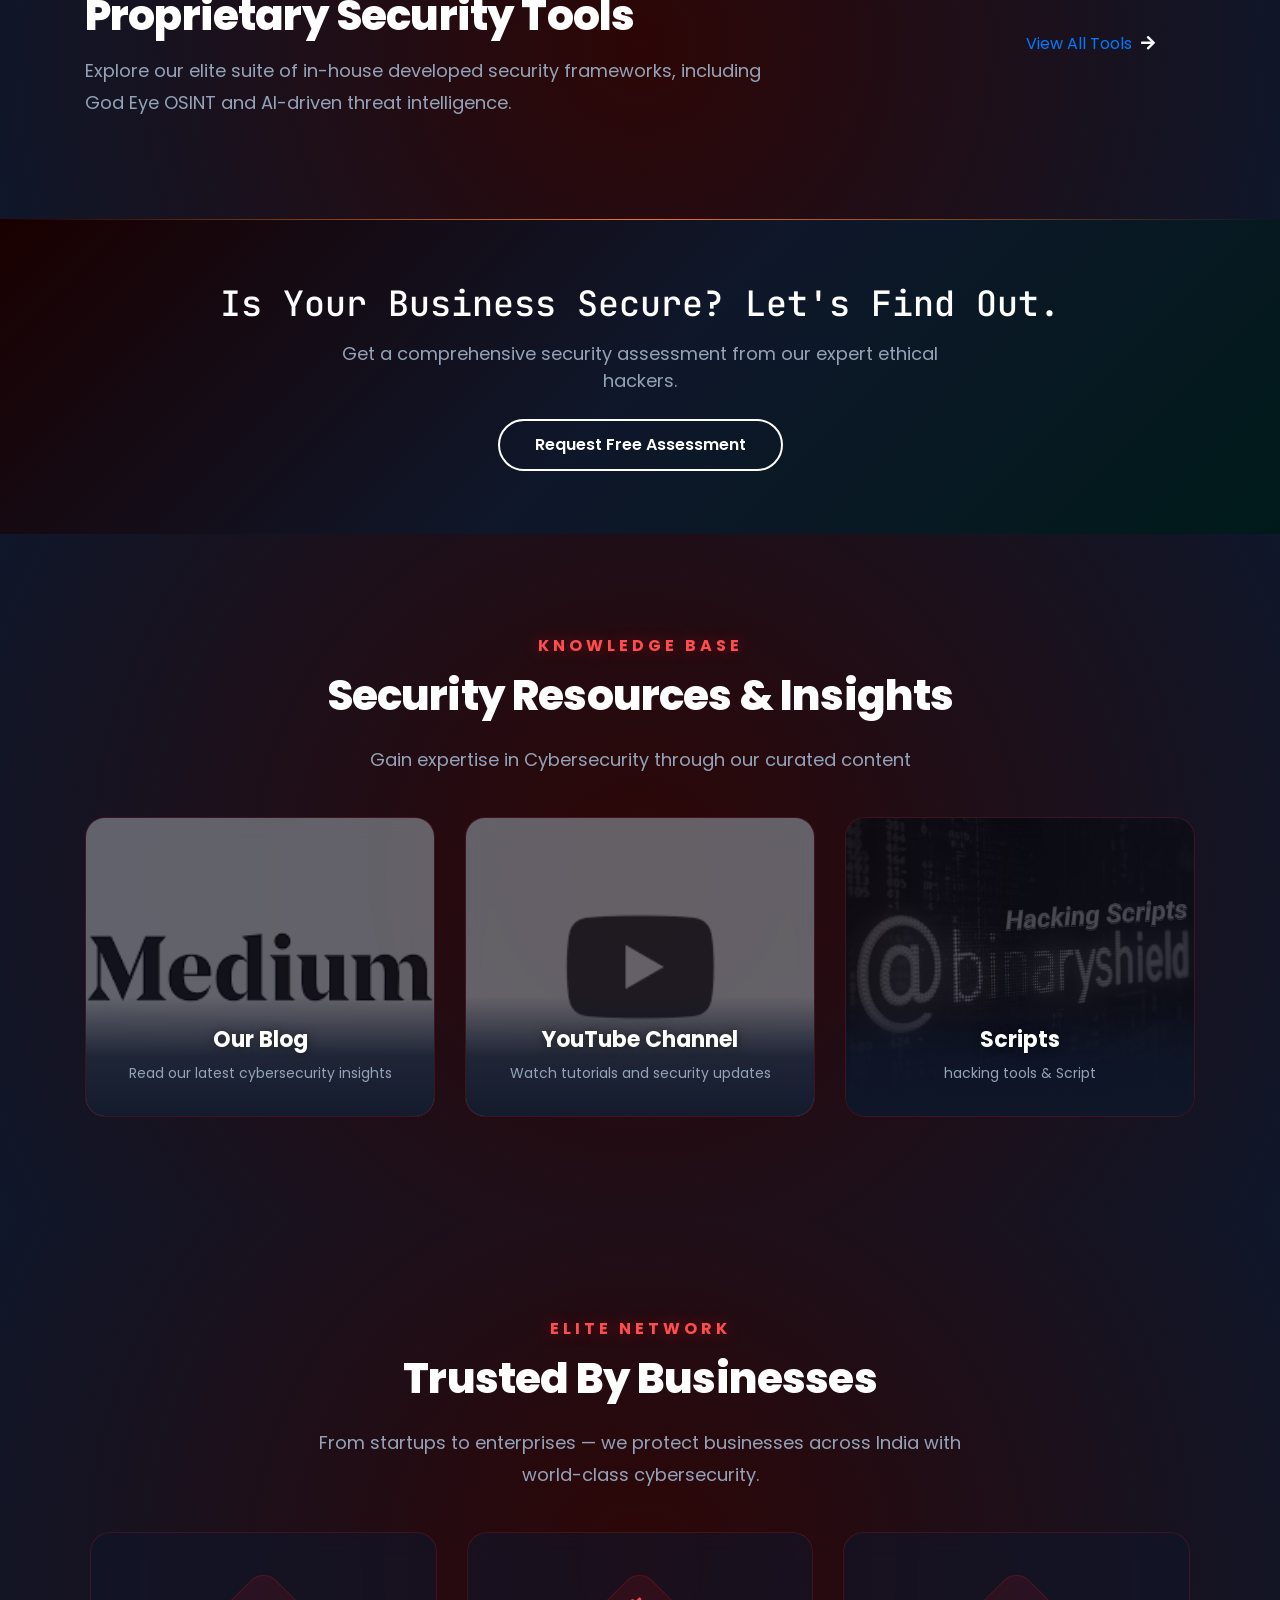
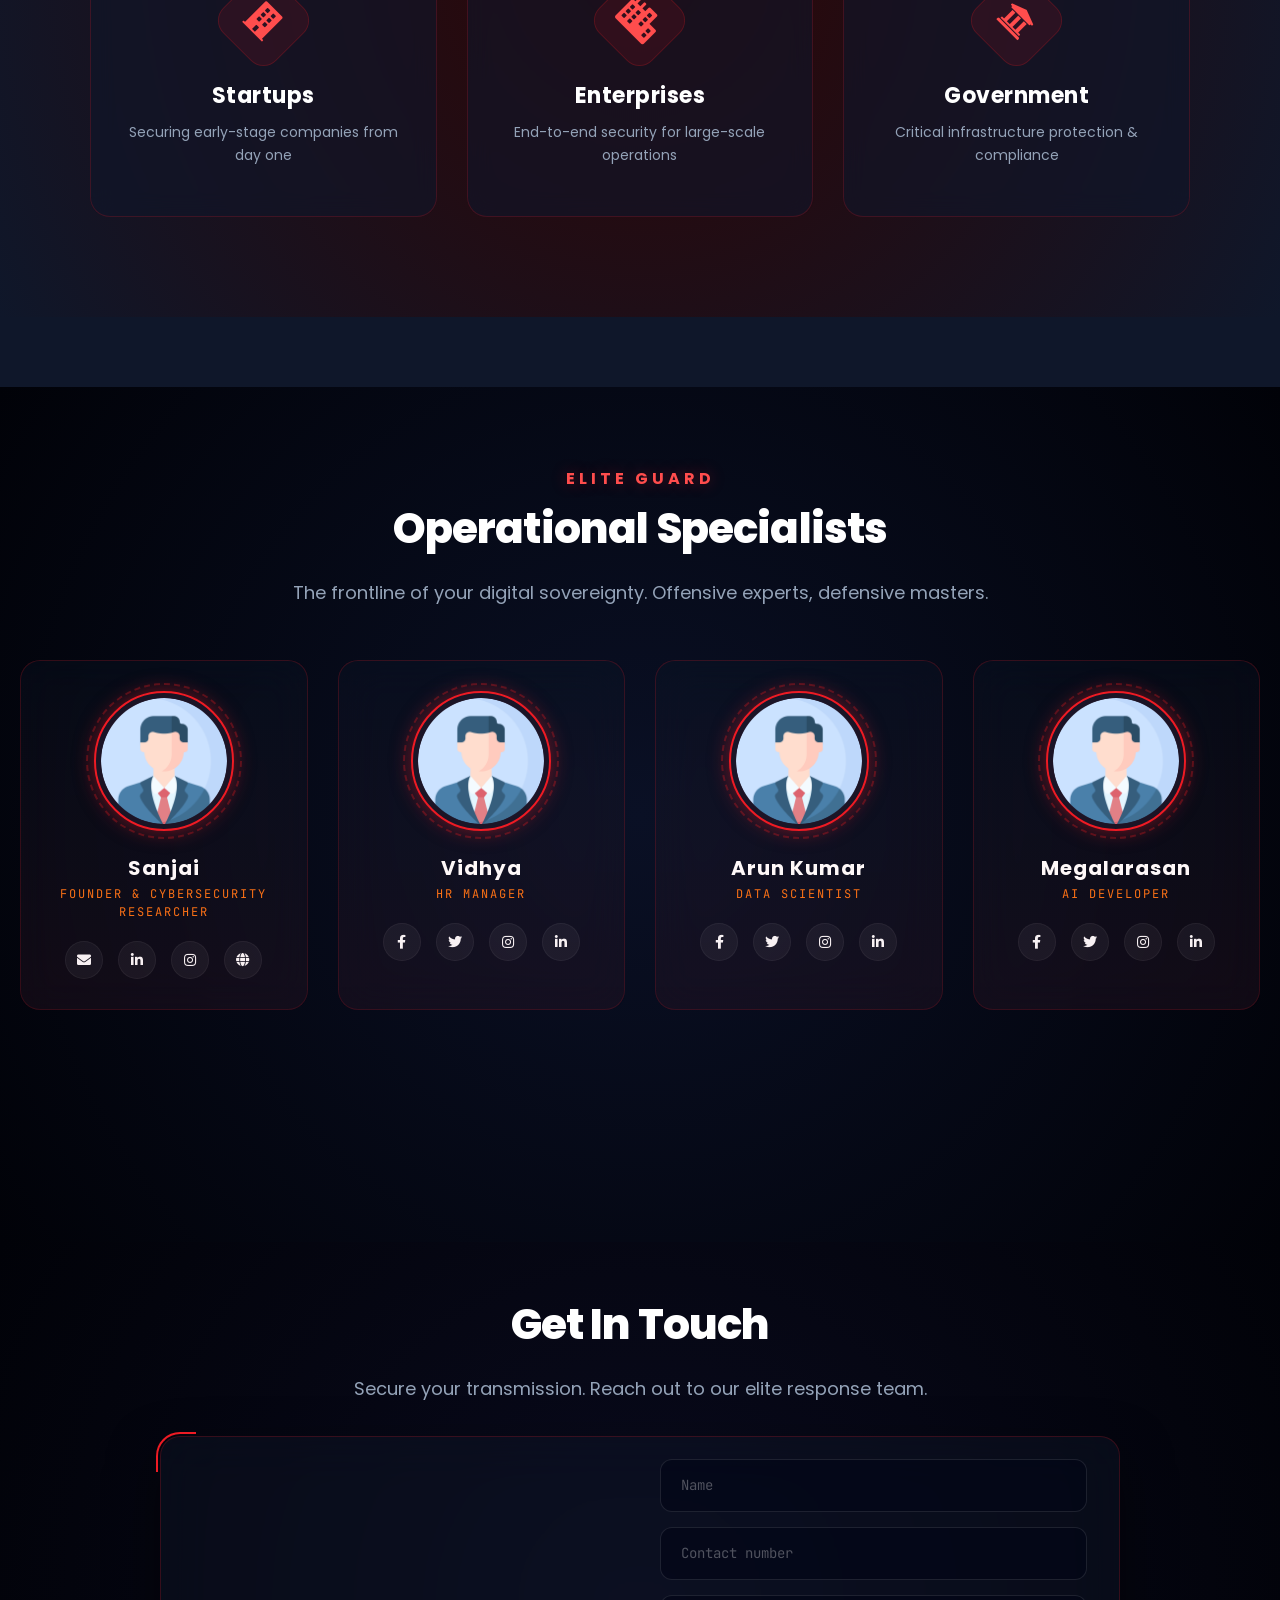
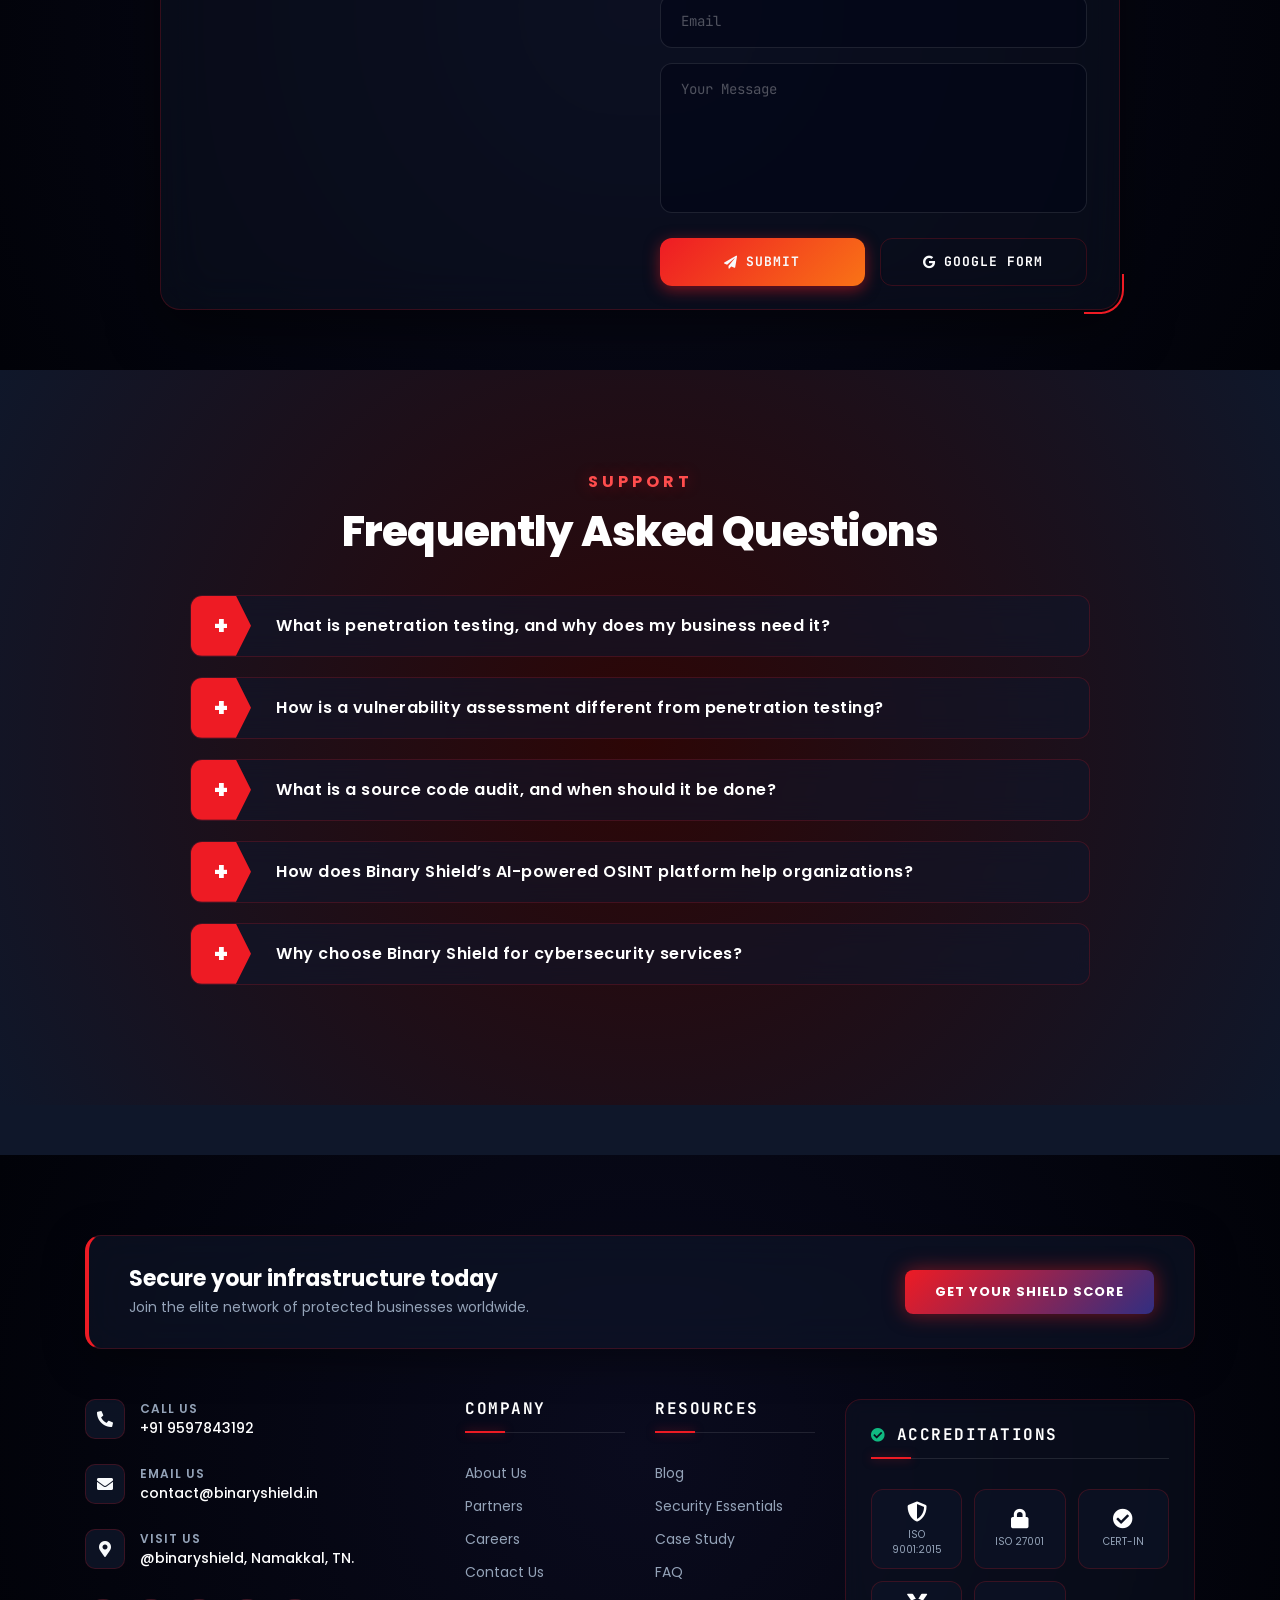
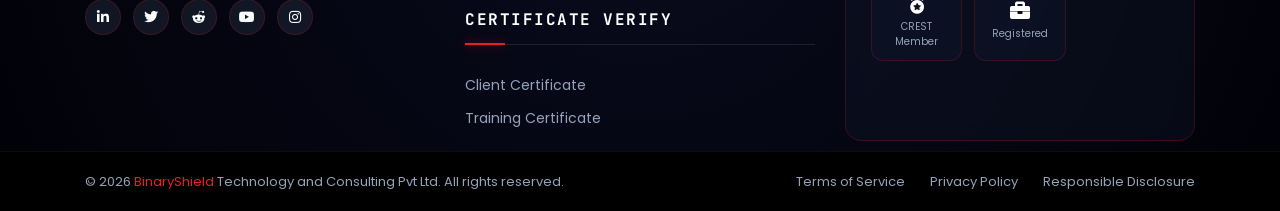
==== commit c7f567ac: "feat(ui): overhall mobile responsiveness across all sections" ====
--- a/index.html
+++ b/index.html
@@ -319,32 +319,26 @@
     <section class="services-section premium-reveal" id="service">
         <div class="tech-bg"></div>
         <div class="container">
-            <div class="row">
-                <div class="col-12 text-center mb-5">
-                    <span class="section-sub-heading d-block">Elite Defense</span>
-                    <h2 class="section-heading">Our Specialized Services</h2>
-                    <p class="section-desc">Your cyber defense, redefined by offensive expertise.</p>
-                </div>
-                <div class="col-lg-4 col-sm-6">
-                    <div class="item"> <span class="icon feature_box_col_one"><i class="fa fa-search"></i></span>
-                        <h6>Vulnerability Assessment </h6>
-                        <p>Scan, analyze, and prioritize risks using CVSS scoring,
-                            compliance checks, and industry best practices to strengthen your defenses.</p>
-                    </div>
-                </div>
-                <div class="col-lg-4 col-sm-6">
-                    <div class="item"> <span class="icon feature_box_col_two"><i class="fa fa-bug"></i></span>
-                        <h6>Deep Manual Penetration Testing</h6>
-                        <p>Go beyond automated scans. Our experts manually exploit vulnerabilities in web apps, cloud,
-                            and networks to reveal the true depth of your security risks.</p>
-                    </div>
-                </div>
-                <div class="col-lg-4 col-sm-6">
-                    <div class="item"> <span class="icon feature_box_col_three"><i class="fa fa-code"></i></span>
-                        <h6>Source Code Audit</h6>
-                        <p>Secure your applications at the root by analyzing code-level flaws,
-                            insecure dependencies, and logic errors before deployment.</p>
-                    </div>
+            <div class="col-12 text-center mb-5">
+                <span class="section-sub-heading d-block">Elite Defense</span>
+                <h2 class="section-heading">Our Specialized Services</h2>
+                <p class="section-desc">Your cyber defense, redefined by offensive expertise.</p>
+            </div>
+            <div class="services-grid">
+                <div class="item"> <span class="icon feature_box_col_one"><i class="fa fa-search"></i></span>
+                    <h6>Vulnerability Assessment </h6>
+                    <p>Scan, analyze, and prioritize risks using CVSS scoring,
+                        compliance checks, and industry best practices to strengthen your defenses.</p>
+                </div>
+                <div class="item"> <span class="icon feature_box_col_two"><i class="fa fa-bug"></i></span>
+                    <h6>Deep Manual Penetration Testing</h6>
+                    <p>Go beyond automated scans. Our experts manually exploit vulnerabilities in web apps, cloud,
+                        and networks to reveal the true depth of your security risks.</p>
+                </div>
+                <div class="item"> <span class="icon feature_box_col_three"><i class="fa fa-code"></i></span>
+                    <h6>Source Code Audit</h6>
+                    <p>Secure your applications at the root by analyzing code-level flaws,
+                        insecure dependencies, and logic errors before deployment.</p>
                 </div>
             </div>
         </div>
--- a/css/style.css
+++ b/css/style.css
@@ -1028,6 +1028,17 @@
     color: var(--primary);
 }
 
+/* ===== SERVICES & PRODUCTS GRID ===== */
+.services-grid {
+    display: grid;
+    grid-template-columns: repeat(3, 1fr);
+    gap: 3rem;
+    max-width: 1200px;
+    margin: 0 auto;
+    position: relative;
+    z-index: 1;
+}
+
 /* ===== GLASSMORPHISM CARDS ===== */
 .item {
     background: var(--glass-bg);
@@ -1038,7 +1049,6 @@
     box-shadow: var(--glass-shadow);
     border-radius: 16px;
     margin-bottom: 30px;
-    margin-top: -2rem;
     border: 1px solid var(--glass-border);
     transition: all 0.4s ease;
     position: relative;
@@ -1068,16 +1078,14 @@
 }
 
 .item:hover .item,
-/* ===== DARK GLASSMORPHISM CARDS (SERVICES/PRODUCTS) ===== */
 .item {
     background: rgba(15, 23, 42, 0.6);
     backdrop-filter: blur(12px);
     -webkit-backdrop-filter: blur(12px);
     text-align: center;
-    padding: 3.5rem 2.5rem;
+    padding: 4rem 2.5rem;
     box-shadow: 0 8px 32px rgba(0, 0, 0, 0.4), inset 0 0 15px rgba(255, 255, 255, 0.03);
     border-radius: 20px;
-    margin-bottom: 2.5rem;
     border: 1px solid var(--glass-border);
     transition: all 0.5s cubic-bezier(0.4, 0, 0.2, 1);
     position: relative;
@@ -1116,11 +1124,10 @@
 }
 
 .item .icon {
-    width: 6.5rem;
-    /* Scaled down */
-    height: 6.5rem;
-    /* Scaled down */
-    line-height: 6.5rem;
+    width: 8rem;
+    /* Increased to match Trusted Frameworks */
+    height: 8rem;
+    line-height: 8rem;
     border-radius: 15px;
     background: rgba(238, 27, 36, 0.1);
     border: 1px solid rgba(238, 27, 36, 0.2);
@@ -1151,8 +1158,8 @@
 }
 
 .item h6 {
-    font-size: 1.8rem;
-    /* Reduced font size */
+    font-size: 2.2rem;
+    /* Increased to match Trusted Frameworks */
     font-weight: 700;
     color: #fff;
     margin-bottom: 1.5rem;
@@ -2153,6 +2160,7 @@
     display: flex;
     gap: 1.2rem;
     margin-top: 2rem;
+    margin-bottom: 3rem;
 }
 
 .social-links-footer a {
@@ -2219,8 +2227,24 @@
 
     .footer-bottom-flex {
         flex-direction: column;
-        gap: 1.5rem;
+        gap: 2rem;
         text-align: center;
+        padding: 1rem 0;
+    }
+
+    .copyright-text {
+        font-size: 1.1rem;
+        line-height: 1.6;
+    }
+
+    .footer-bottom-links {
+        flex-wrap: wrap;
+        justify-content: center;
+        gap: 1.5rem 2rem;
+    }
+
+    .footer-bottom-links a {
+        font-size: 1.1rem;
     }
 }
 
@@ -2449,52 +2473,70 @@
         grid-template-columns: 1fr;
     }
 
+    /* ===== CONTACT SECTION - MOBILE REWRITE ===== */
     .contact {
+        padding: 8rem 0;
         text-align: center;
-        align-items: center;
+        overflow: visible;
     }
 
     .contact .heading {
-        margin-bottom: 3rem;
-        margin-top: -2rem;
-    }
-
+        font-size: 3rem;
+        margin-bottom: 4rem;
+    }
+
+    /* Wrapper: stack form on top, map below */
     .contact-in {
+        width: calc(100% - 3rem);
+        max-width: 100%;
+        flex-direction: column;
+        padding: 3rem 2rem;
+        border-radius: 16px;
+        gap: 0;
+        margin: 0 1.5rem;
+    }
+
+    /* Form: always on top */
+    .contact-form {
+        order: 1;
+        padding: 1.5rem 0;
         width: 100%;
-        padding: 1.5rem;
-        flex-direction: column;
-    }
-
+    }
+
+    /* Map: below the form with clear gap */
     .contact-map {
-        min-height: 300px;
         order: 2;
-    }
-
-    .contact-form {
-        padding: 1rem;
-        order: 1;
-    }
-
-    .contact-form-btn-wrapper {
-        display: flex;
-        flex-direction: column;
-        align-items: center;
-        gap: 1.5rem;
         width: 100%;
+        min-height: 250px;
+        margin-top: 3rem;
+        border-radius: 12px;
+        overflow: hidden;
+    }
+
+    .contact-map iframe {
+        width: 100%;
+        height: 250px;
+        border-radius: 12px;
+    }
+
+    /* Form inputs */
+    .contact-form form {
+        gap: 2rem;
     }
 
     .contact-form-txt,
     .contact-form-email,
     .contact-form-phone {
         width: 100%;
-        height: 50px;
+        height: 5.2rem;
         color: var(--text-primary);
         border: 1px solid var(--glass-border);
         border-radius: 50px;
         outline: none;
-        margin-bottom: 2rem;
         padding: 0 2rem;
-        background: var(--bg-dark);
+        background: rgba(2, 6, 23, 0.6);
+        font-size: 1.5rem;
+        font-family: 'Poppins', sans-serif;
     }
 
     .contact-form-txt::placeholder,
@@ -2506,15 +2548,16 @@
 
     .contact-form-txtarea {
         width: 100%;
-        height: 120px;
+        height: 140px;
         color: var(--text-primary);
         border: 1px solid var(--glass-border);
         border-radius: 12px;
         outline: none;
-        margin-bottom: 2rem;
         padding: 1.5rem 2rem;
         font-family: 'Poppins', sans-serif;
-        background: var(--bg-dark);
+        font-size: 1.4rem;
+        background: rgba(2, 6, 23, 0.6);
+        resize: none;
     }
 
     .contact-form-txtarea::placeholder {
@@ -2522,35 +2565,48 @@
         font-size: 1.4rem;
     }
 
+    /* Buttons - side by side */
+    .contact-form-btn-wrapper {
+        flex-direction: row;
+        gap: 1.2rem;
+        margin-top: 1rem;
+        width: 100%;
+    }
+
     .contact-form-btn {
-        margin: 0;
-        outline: none;
-        border: none;
+        flex: 1;
+        height: 5rem;
         border-radius: 5rem;
-        background: var(--primary);
-        font-size: 1.6rem;
-        cursor: pointer;
-        height: 4.8rem;
-        width: 100%;
-        box-shadow: 0 0 15px var(--primary-glow);
+        font-size: 1.3rem;
+        font-family: 'JetBrains Mono', monospace;
+        font-weight: 700;
+        letter-spacing: 0.5px;
         display: flex;
         align-items: center;
         justify-content: center;
-        gap: 1rem;
-    }
-
-    .contact-form-btn:hover {
+        gap: 0.8rem;
+        cursor: pointer;
+        border: none;
+        outline: none;
+    }
+
+    .contact-form-btn[name="submit"] {
+        background: linear-gradient(135deg, var(--primary), var(--accent));
+        box-shadow: 0 4px 20px var(--primary-glow);
+    }
+
+    .contact-form-btn.google-form-btn {
         background: transparent;
-        border: 2px solid var(--primary);
-        color: var(--primary);
-    }
-
+        border: 1px solid var(--glass-border);
+        color: #fff;
+    }
+
+    /* Back to top button */
     .back-to-top {
         width: 30px;
         height: 30px;
         font-size: 30px;
     }
-
 
     .communicate h3 {
         font-size: 2.5rem;
@@ -2729,14 +2785,18 @@
 }
 
 @media (max-width: 991px) {
-    .trust-grid {
+
+    .trust-grid,
+    .services-grid {
         grid-template-columns: repeat(2, 1fr);
         padding: 0 2rem;
     }
 }
 
 @media (max-width: 600px) {
-    .trust-grid {
+
+    .trust-grid,
+    .services-grid {
         grid-template-columns: 1fr;
     }
 
@@ -3278,7 +3338,7 @@
     /* Hero Section Mobile */
     .home {
         min-height: auto;
-        padding: 12rem 0 6rem 0;
+        padding: 15rem 0 10rem 0;
     }
 
     .home h1 {
@@ -3305,7 +3365,9 @@
 
     .hero-trust-row {
         flex-wrap: wrap;
-        gap: 1rem;
+        gap: 2.5rem;
+        margin-top: 3rem;
+        margin-bottom: 5rem;
     }
 
     .trust-item {
@@ -3314,7 +3376,7 @@
 
     /* About Section Mobile */
     .about {
-        padding: 5rem 0;
+        padding: 10rem 0;
     }
 
     .about .section-heading {
@@ -3349,14 +3411,48 @@
         font-size: 1rem;
     }
 
-    /* Services/Products Grid */
-    .item {
-        margin-bottom: 2rem;
-    }
-
+    /* Fixed spacing via Grid gap */
+
+    /* Team Cards */
     /* Team Cards */
     .team .row .card {
-        margin: 2rem auto;
+        margin: 4rem auto;
+    }
+
+    .team-card .icons {
+        margin-bottom: 3rem;
+    }
+
+    .social-links-footer {
+        margin-bottom: 4rem;
+    }
+
+    /* Global Section Header Gaps */
+    .mb-5.text-center {
+        margin-bottom: 8rem !important;
+    }
+
+    /* Standardize all major sections on mobile */
+    .trust-section,
+    .team,
+    .contact,
+    .faq,
+    .resources-section,
+    .clients-section,
+    .services-section,
+    .products-section,
+    .process-section,
+    .communicate,
+    .counters,
+    .products-preview {
+        padding: 10rem 0 !important;
+    }
+
+    /* Standardize Section Headings */
+    .section-heading {
+        font-size: 3.2rem !important;
+        line-height: 1.2 !important;
+        margin-bottom: 2rem !important;
     }
 
     /* Footer */
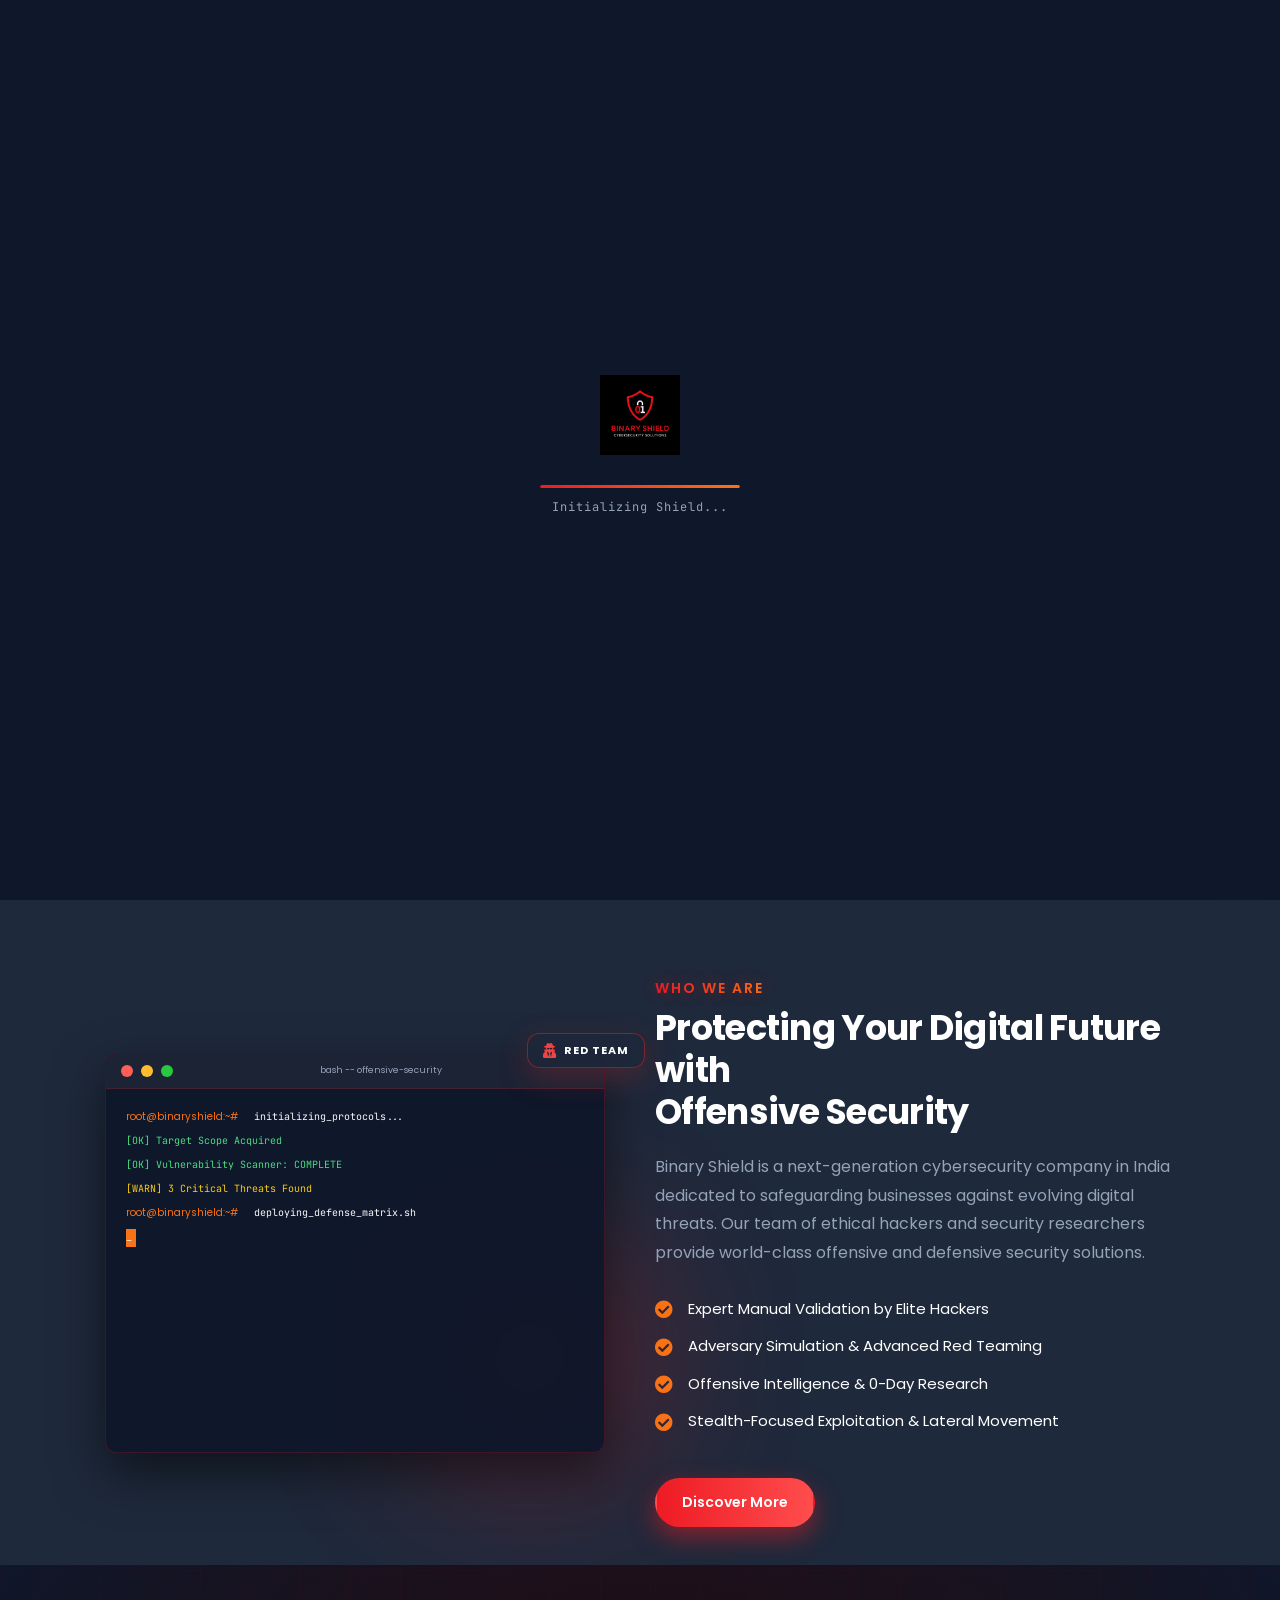
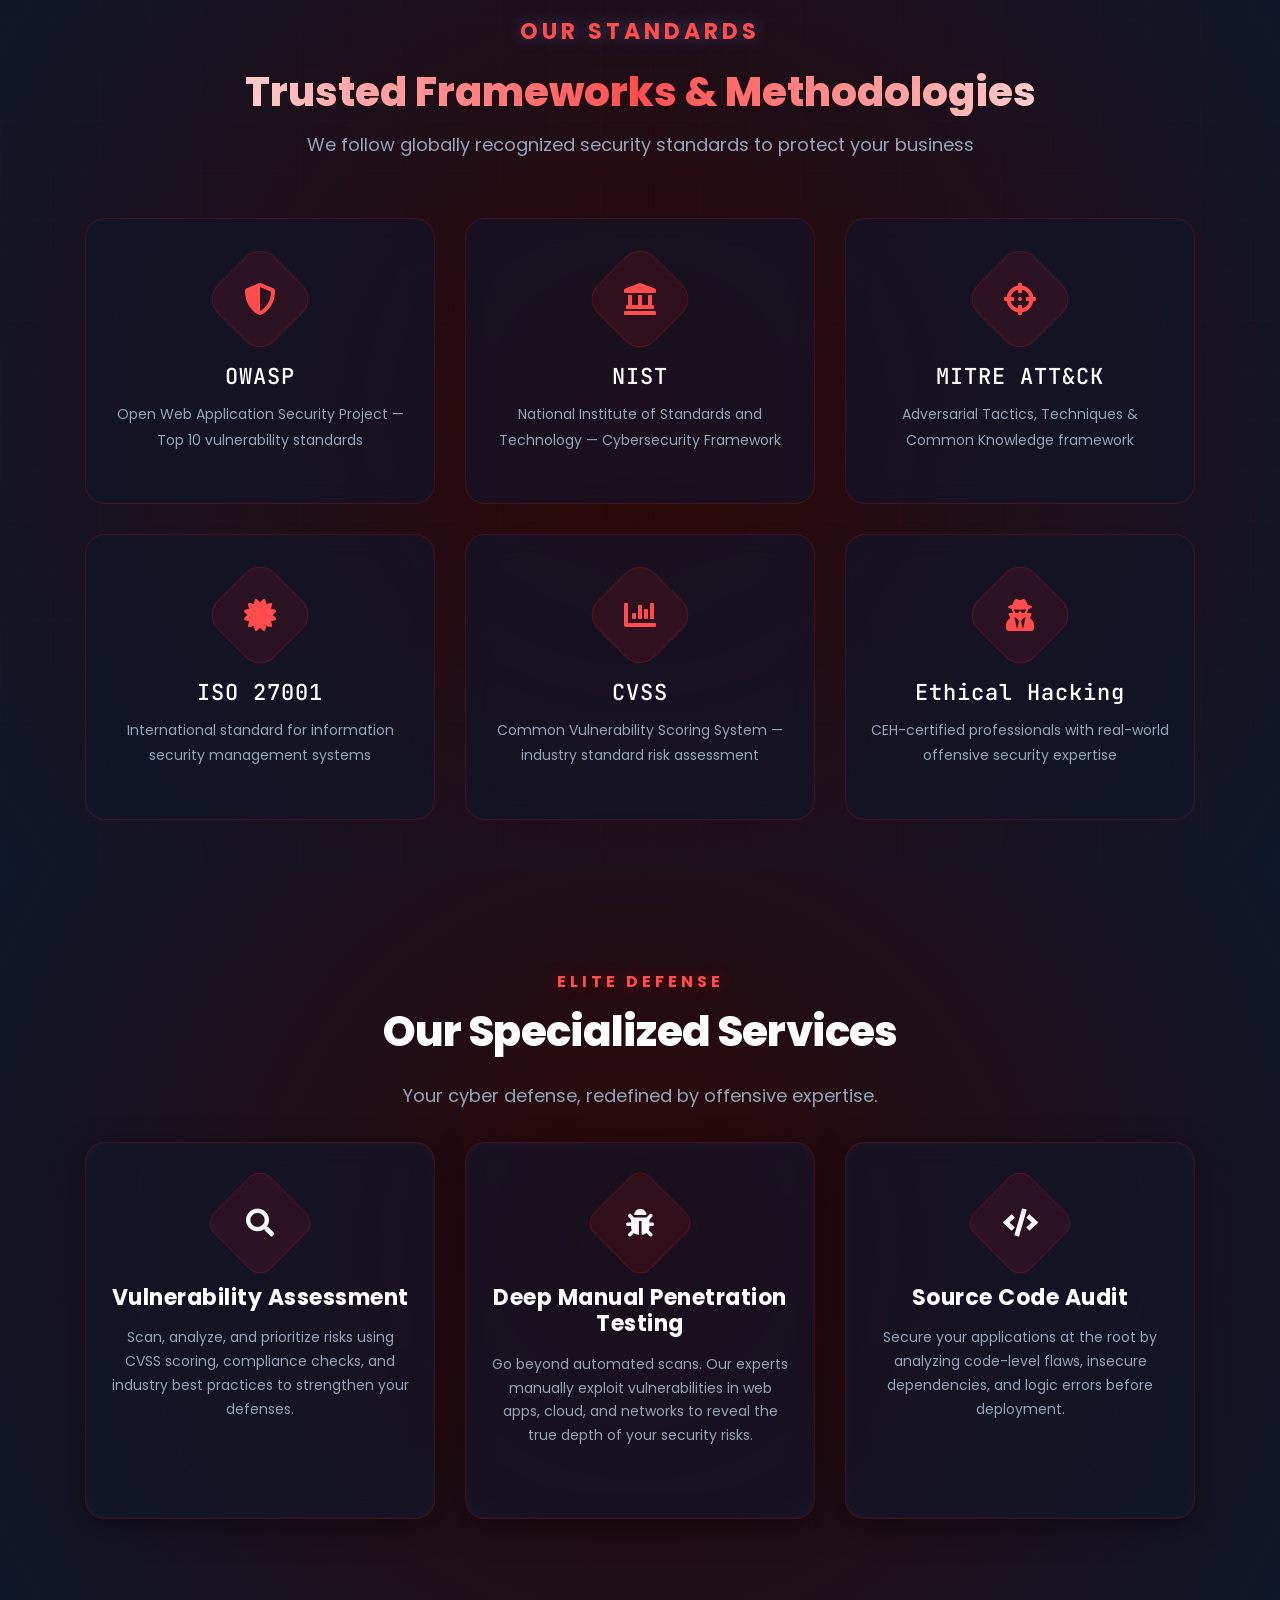
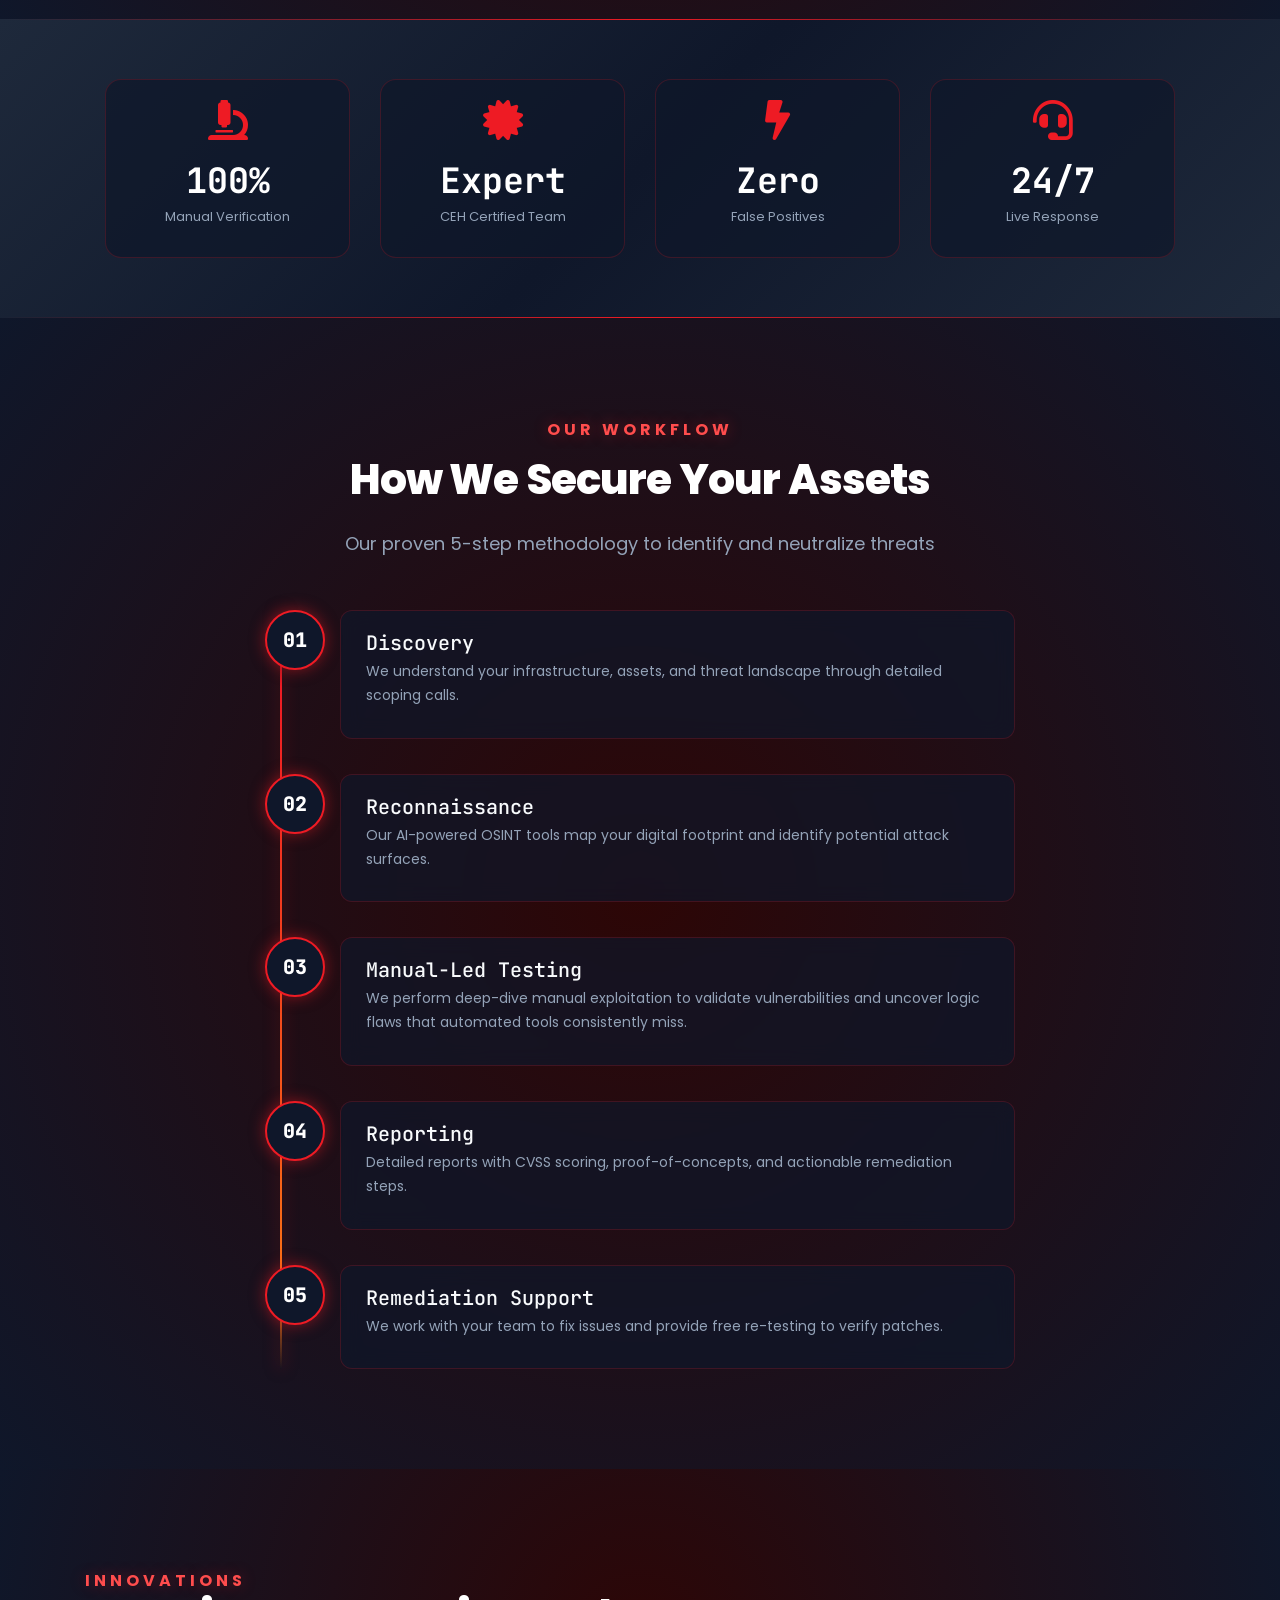
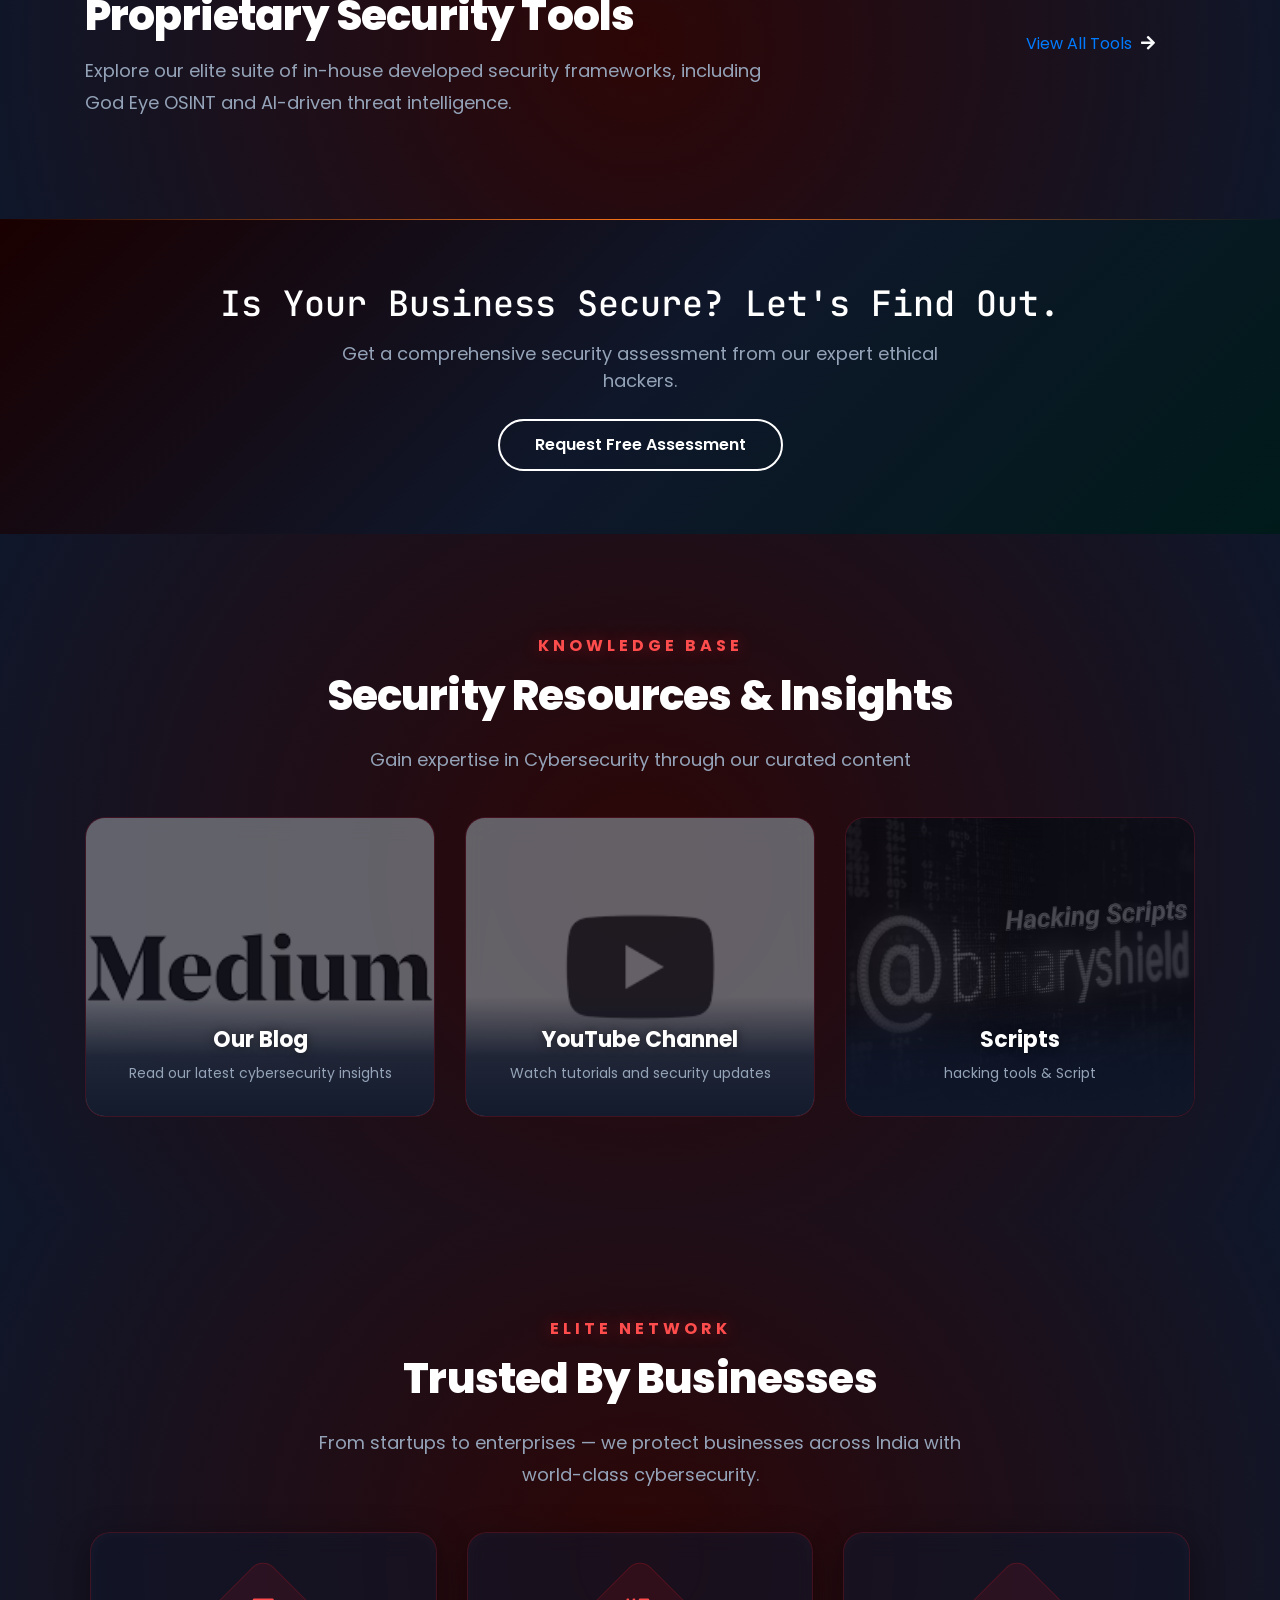
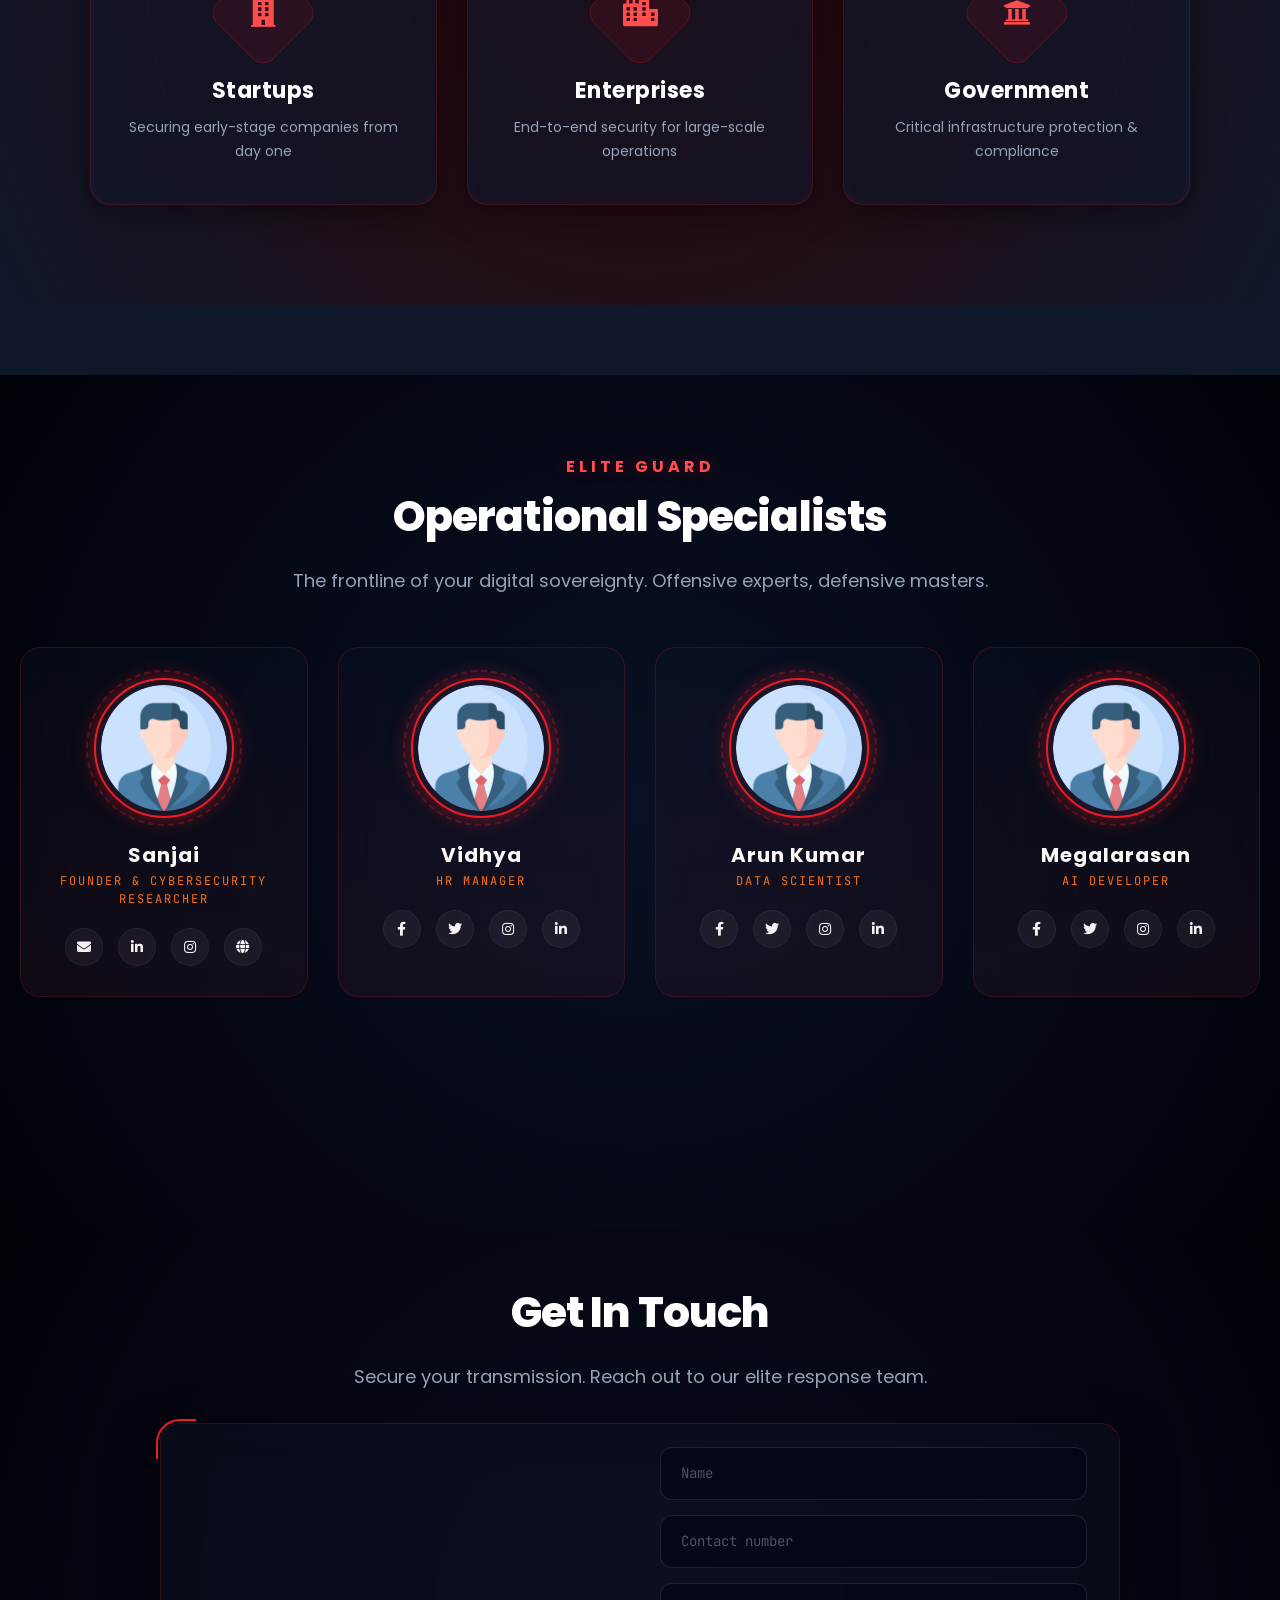
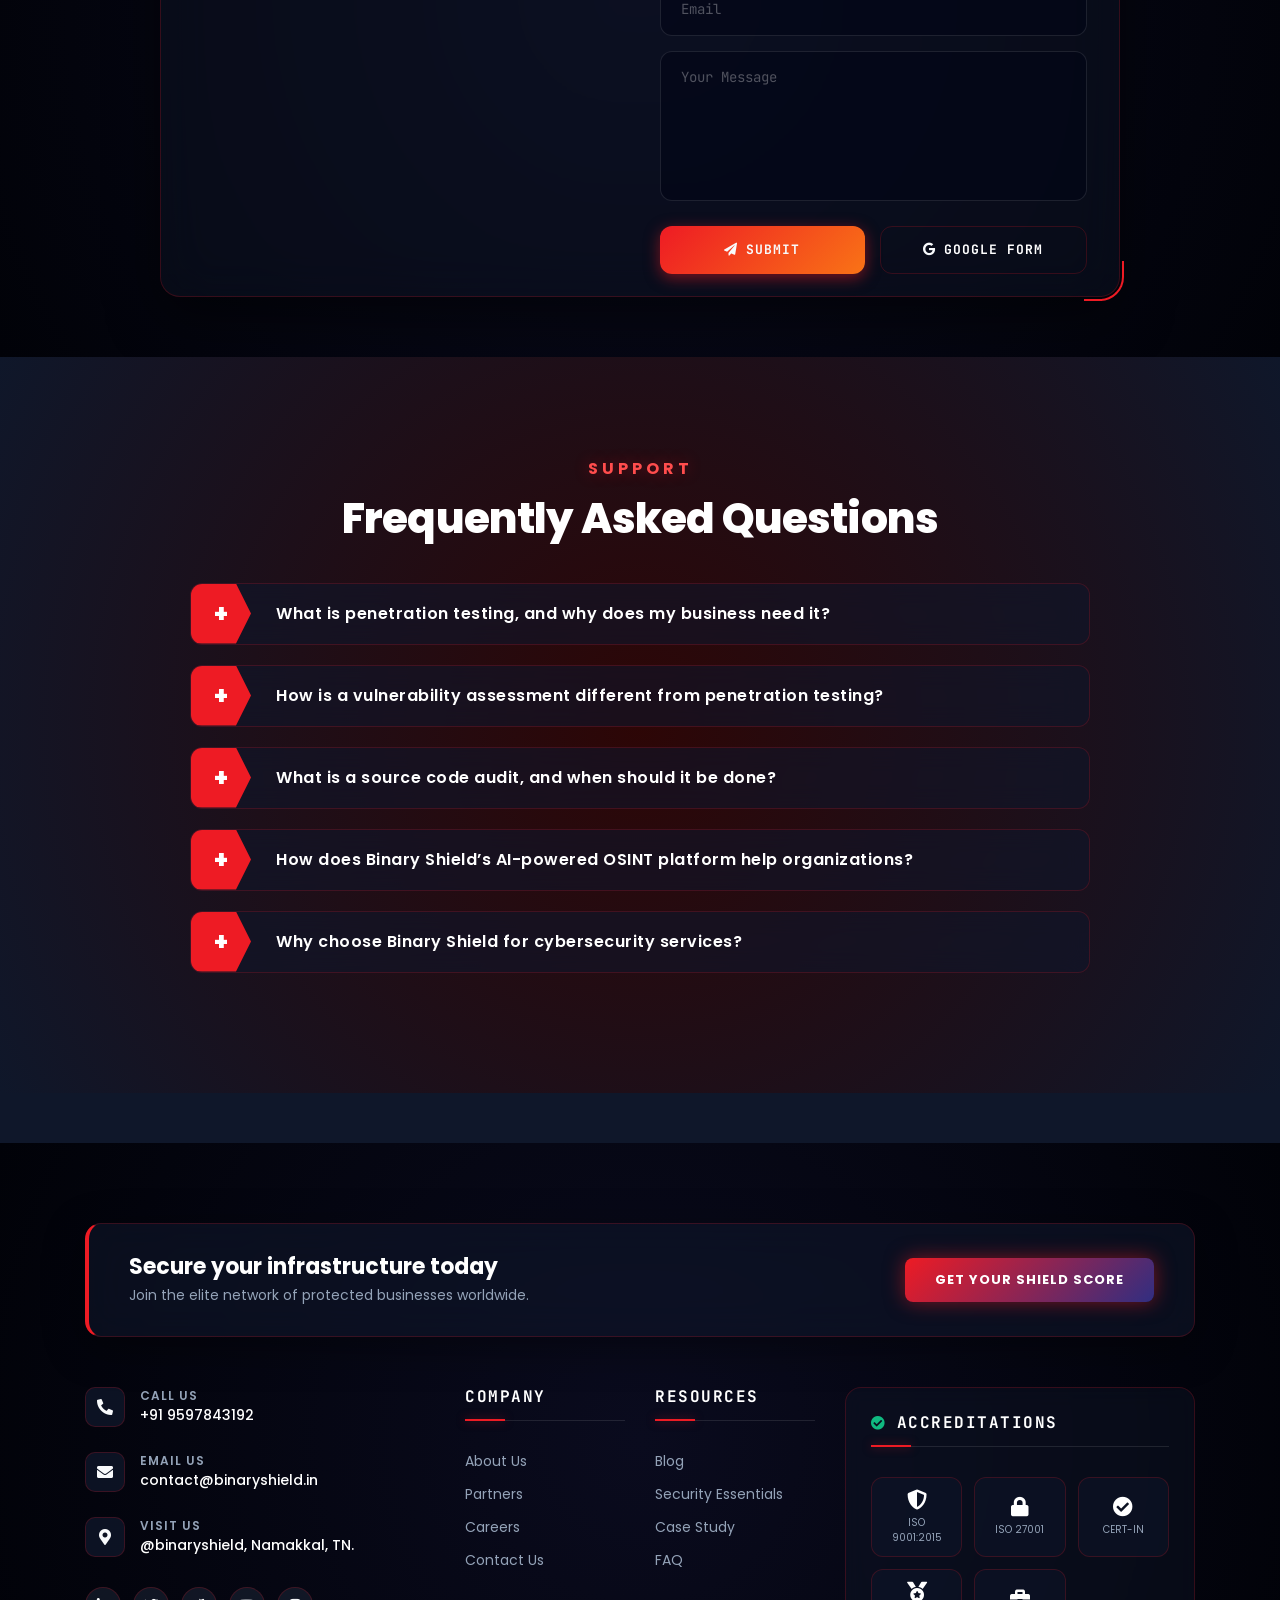
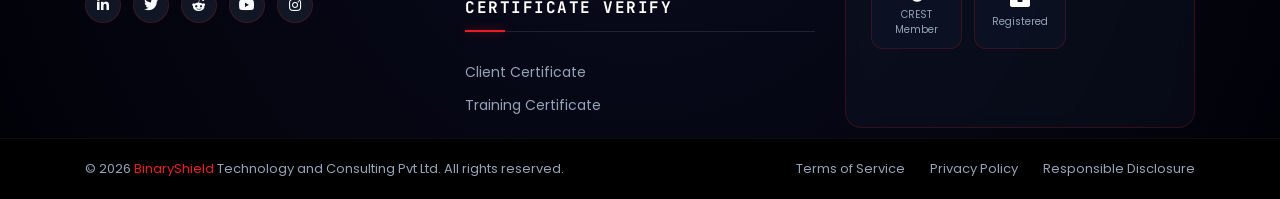
==== commit 432dc8e6: "refactor(ui): sync client-stat cards with service cards & clean project files" ====
--- a/index.html
+++ b/index.html
@@ -103,7 +103,7 @@
     <link href="lib/bootstrap/css/bootstrap.min.css" rel="stylesheet">
     <link href="lib/ionicons/css/ionicons.min.css" rel="stylesheet">
     <link href="lib/owlcarousel/assets/owl.carousel.min.css" rel="stylesheet">
-    <link href="lib/lightbox/css/lightbox.min.css" rel="stylesheet">
+
     <!-- Custom CSS loaded LAST to override Bootstrap defaults -->
     <link rel="stylesheet" href="./css/style.css">
 </head>
@@ -898,7 +898,7 @@
     <script src="lib/waypoints/waypoints.min.js" defer></script>
     <script src="lib/counterup/counterup.min.js" defer></script>
     <script src="lib/owlcarousel/owl.carousel.min.js" defer></script>
-    <script src="lib/lightbox/js/lightbox.min.js" defer></script>
+
 
     <!-- Template Main Javascript File -->
     <script src="js/main.js" defer></script>
--- a/css/style.css
+++ b/css/style.css
@@ -2962,15 +2962,18 @@
     background: rgba(15, 23, 42, 0.6);
     backdrop-filter: blur(12px);
     -webkit-backdrop-filter: blur(12px);
+    text-align: center;
+    padding: 4rem 2.5rem;
+    box-shadow: 0 8px 32px rgba(0, 0, 0, 0.4), inset 0 0 15px rgba(255, 255, 255, 0.03);
+    border-radius: 20px;
     border: 1px solid var(--glass-border);
-    border-radius: 20px;
-    padding: 5rem 3rem;
     transition: all 0.5s cubic-bezier(0.4, 0, 0.2, 1);
     position: relative;
     overflow: hidden;
-}
-
-/* Card Scan-line Effect (Reuse) */
+    height: 100%;
+}
+
+/* Card Scan-line Effect */
 .client-stat::before {
     content: '';
     position: absolute;
@@ -2980,7 +2983,7 @@
     height: 100%;
     background: linear-gradient(to bottom,
             transparent,
-            rgba(238, 27, 36, 0.1),
+            rgba(238, 27, 36, 0.05),
             var(--primary-glow),
             transparent);
     opacity: 0;
@@ -2994,26 +2997,35 @@
 }
 
 .client-stat:hover {
-    transform: translateY(-10px) scale(1.02);
+    transform: translateY(-12px) scale(1.03);
     border-color: var(--primary);
-    box-shadow: 0 0 40px rgba(238, 27, 36, 0.3);
-}
-
+    box-shadow: 0 20px 40px rgba(0, 0, 0, 0.6), 0 0 30px rgba(238, 27, 36, 0.2);
+    background: rgba(30, 41, 59, 0.9);
+}
+
+/* Icon - Diagonal style matching .item .icon */
 .client-stat i {
-    width: 7.5rem;
-    height: 7.5rem;
-    line-height: 7.5rem;
-    border-radius: 18px;
+    width: 8rem;
+    height: 8rem;
+    line-height: 8rem;
+    border-radius: 15px;
     background: rgba(238, 27, 36, 0.1);
     border: 1px solid rgba(238, 27, 36, 0.2);
     display: flex;
     align-items: center;
     justify-content: center;
     margin: 0 auto 2.5rem;
-    font-size: 3.2rem;
+    font-size: 2.8rem;
     color: var(--primary-light);
     transition: all 0.4s ease;
     transform: rotate(45deg);
+}
+
+/* Icon inner — counter-rotate the icon glyph so it stays readable */
+.client-stat i::before {
+    display: block;
+    transform: rotate(-45deg);
+    transition: all 0.4s ease;
 }
 
 .client-stat:hover i {
@@ -3024,6 +3036,10 @@
     color: #fff;
 }
 
+.client-stat:hover i::before {
+    transform: rotate(0deg);
+}
+
 .client-stat h3 {
     font-size: 2.2rem;
     font-weight: 700;
@@ -3031,12 +3047,17 @@
     margin-bottom: 1.2rem;
     font-family: 'Poppins', sans-serif;
     letter-spacing: 0.5px;
+    transition: color 0.3s ease;
+}
+
+.client-stat:hover h3 {
+    color: var(--primary-light);
 }
 
 .client-stat p {
     font-size: 1.4rem;
     color: var(--text-secondary);
-    line-height: 1.6;
+    line-height: 1.7;
     margin: 0;
 }
 
